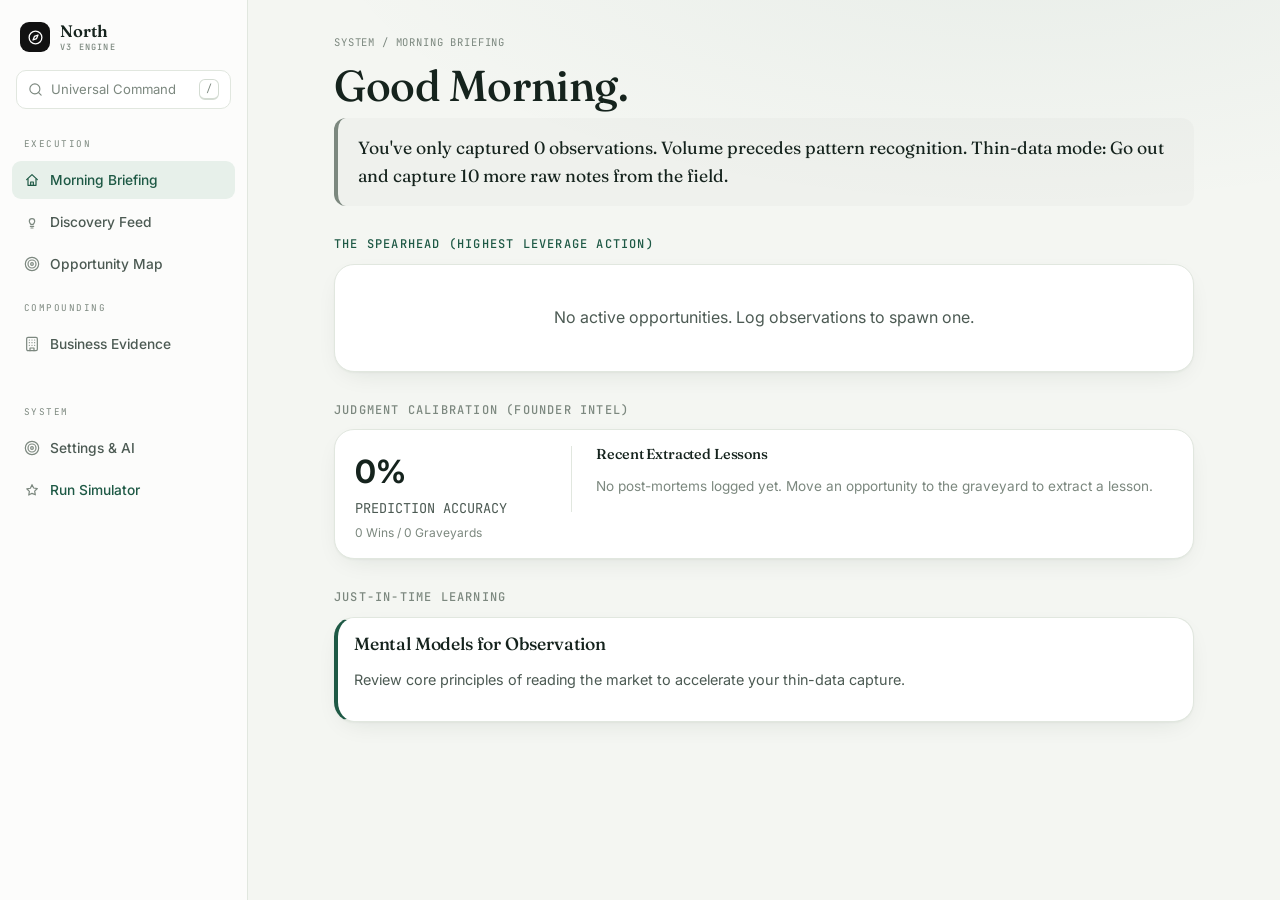
==== index.html @ 0f341b1d "handover preparation" ====
<!DOCTYPE html>
<html lang="en">
<head>
    <meta charset="utf-8">
    <meta name="viewport" content="width=device-width, initial-scale=1, viewport-fit=cover">
    <title>North V3 Engine</title>
    <link rel="manifest" href="manifest.webmanifest">
    <link rel="preconnect" href="https://fonts.googleapis.com">
    <link rel="preconnect" href="https://fonts.gstatic.com" crossorigin>
    <link href="https://fonts.googleapis.com/css2?family=Fraunces:opsz,wght@9..144,400;9..144,500;9..144,600&family=Inter:wght@400;500;600;700&family=JetBrains+Mono:wght@500;700&display=swap" rel="stylesheet">
    <link rel="stylesheet" href="css/design-system.css">
</head>
<body>
    <!-- SVG Sprite -->
    <svg width="0" height="0" style="position:absolute" aria-hidden="true">
        <symbol id="i-home" viewBox="0 0 24 24"><path d="M4 11.5 12 4l8 7.5"/><path d="M6 10.5V20h12v-9.5"/><path d="M10 20v-5h4v5"/></symbol>
        <symbol id="i-grid" viewBox="0 0 24 24"><rect x="3" y="3" width="18" height="18" rx="2"/><path d="M9 3v18M15 3v18M3 9h18M3 15h18"/></symbol>
        <symbol id="i-compass" viewBox="0 0 24 24"><circle cx="12" cy="12" r="9"/><path d="m15.5 8.5-2 5-5 2 2-5z"/></symbol>
        <symbol id="i-arrow" viewBox="0 0 24 24"><path d="M5 12h14M13 6l6 6-6 6"/></symbol>
        <symbol id="i-star" viewBox="0 0 24 24"><path d="m12 4 2.5 5 5.5.8-4 3.9 1 5.5L12 17l-4.9 2.6 1-5.5-4-3.9 5.5-.8z"/></symbol>
        <symbol id="i-bulb" viewBox="0 0 24 24"><path d="M9.5 18.5h5M10.5 21h3M8 11a4 4 0 1 1 8 0c0 2-1.4 3-2 4.5h-4C9.4 14 8 13 8 11z"/></symbol>
        <symbol id="i-search" viewBox="0 0 24 24"><circle cx="11" cy="11" r="8"></circle><line x1="21" y1="21" x2="16.65" y2="16.65"></line></symbol>
        <symbol id="i-target" viewBox="0 0 24 24"><circle cx="12" cy="12" r="10"></circle><circle cx="12" cy="12" r="6"></circle><circle cx="12" cy="12" r="2"></circle></symbol>
        <symbol id="i-building" viewBox="0 0 24 24"><rect x="4" y="2" width="16" height="20" rx="2" ry="2"></rect><path d="M9 22v-4h6v4"></path><path d="M8 6h.01M16 6h.01M12 6h.01M12 10h.01M16 10h.01M8 10h.01M8 14h.01M12 14h.01M16 14h.01"></path></symbol>
    </svg>

    <div class="app" id="app-root">
        <!-- Layout injected by app.js -->
    </div>

    <!-- Custom Dialog Overlay -->
    <div id="dialog-backdrop" style="display:none; position:fixed; inset:0; background:rgba(20,40,30,0.5); backdrop-filter:blur(4px); z-index:1000; align-items:center; justify-content:center;">
        <div class="card" style="width:90%; max-width:440px; padding:24px; box-shadow:0 24px 48px rgba(0,0,0,0.2);">
            <h3 id="dialog-title" style="margin-bottom:16px; font-size:1.2rem;">Title</h3>
            <p id="dialog-msg" style="margin-bottom:20px; color:var(--ink-soft); display:none; font-size:1rem;"></p>
            <textarea id="dialog-input" class="input" style="width:100%; min-height:80px; margin-bottom:20px; font-size:1rem;" placeholder="Type here..."></textarea>
            <div style="display:flex; justify-content:flex-end; gap:12px;">
                <button id="dialog-btn-cancel" class="btn" onclick="app.closeDialog(false)">Cancel</button>
                <button id="dialog-btn-confirm" class="btn btn--primary" onclick="app.closeDialog(true)">Save</button>
            </div>
        </div>
    </div>

    <!-- Interactive Tour Overlay -->
    <div id="tour-backdrop" class="tour-overlay">
        <h3 id="tour-step-title">Step 1</h3>
        <p id="tour-step-desc">Description</p>
        <div class="tour-actions">
            <button id="tour-btn-skip" style="background:transparent; color:var(--primary-soft); padding:8px 0;" onclick="app.endSimulator()">End Tour</button>
            <button id="tour-btn-next" onclick="app.nextTourStep()">Next</button>
        </div>
    </div>

    <!-- Global Universal Capture Modal -->
    <div id="uc-backdrop" onclick="if(event.target===this) app.toggleUniversalCapture()" style="display:none; position:fixed; inset:0; background:rgba(255,255,255,0.85); backdrop-filter:blur(10px); z-index:9999; justify-content:center; align-items:flex-start; padding-top:15vh;">
        <div style="width:100%; max-width:600px; background:var(--card); border:1px solid var(--line); border-radius:12px; box-shadow:0 12px 48px rgba(0,0,0,0.08); overflow:hidden;">
            <div style="padding:16px 24px; border-bottom:1px solid var(--line); display:flex; justify-content:space-between; align-items:center;">
                <span style="font-family:'JetBrains Mono',monospace; font-size:0.75rem; text-transform:uppercase; letter-spacing:0.1em; color:var(--ink-faint);">Universal Capture</span>
                <span onclick="app.toggleUniversalCapture()" style="font-size:0.75rem; color:var(--ink-soft); cursor:pointer; font-weight:600;">Close ✕</span>
            </div>
            <div style="padding:24px;">
                <textarea id="uc-input" placeholder="What did you see? (e.g. 'Met Arthur, he hates his current supplier...')" style="width:100%; min-height:120px; font-size:1.2rem; border:none; padding:0; background:transparent; resize:vertical; outline:none; box-shadow:none; color:var(--ink); line-height:1.5; font-family:'Inter',sans-serif;"></textarea>
                <div style="display:flex; justify-content:space-between; align-items:center; margin-top:24px;">
                    <span style="font-size:0.8rem; color:var(--ink-faint); display:flex; align-items:center; gap:6px;"><svg class="ic" style="color:var(--good);"><use href="#i-spark"/></svg> Pattern Engine Active</span>
                    <button class="btn btn--primary" onclick="app.captureObservation()">Log Observation</button>
                </div>
            </div>
        </div>
    </div>

    <!-- Engine Scripts -->
    <script src="modules/db.js"></script>
    <script src="app.js"></script>
    <script>
        // Only attempt to register ServiceWorker if served over http/https (prevents file:// crash)
        if ('serviceWorker' in navigator && (window.location.protocol === 'http:' || window.location.protocol === 'https:')) {
            navigator.serviceWorker.register('sw.js').catch(err => console.log('SW Registration failed:', err));
        }
    </script>
</body>
</html>
---- css/design-system.css ----
/* ============================================================
   NORTH V3 OS — Card Atlas Design System
   ============================================================ */
:root{
  --bg:#F4F6F2; --ink:#15231D; --ink-soft:#4C5A53; --ink-faint:#7C887F;
  --line:#E1E7DF; --line-strong:#D4DCD3; --card:#FFFFFF;
  --primary:#1E5945; --primary-deep:#143E30; --primary-soft:#E7F0EA;
  --glow:rgba(30,89,69,.06);
  --good:#2E8B6B; --good-soft:#E6F3EC;
  --watch:#B7740E; --watch-ink:#8A5705; --watch-soft:#FBF0DA;
  --alert:#BC4B45; --alert-ink:#9A3A35; --alert-soft:#FAE9E7;
  --c1:#3E7A5A; --c2:#B7740E; --c3:#2E6F8E; --c4:#8A5A7E; --c5:#9A6B3F; --c6:#4E7E8C;
  --radius:20px; --shadow:0 1px 2px rgba(20,40,30,.04),0 8px 28px -12px rgba(20,40,30,.14);
}
*{box-sizing:border-box}
html{-webkit-text-size-adjust:100%}
body{margin:0;background:radial-gradient(1200px 500px at 80% -10%,var(--glow),transparent 60%),var(--bg);color:var(--ink);font-family:'Inter',system-ui,sans-serif;line-height:1.6;-webkit-font-smoothing:antialiased}
.ic{width:1em;height:1em;stroke:currentColor;fill:none;stroke-width:1.8;stroke-linecap:round;stroke-linejoin:round;vertical-align:-.13em}
h1,h2,h3{font-family:'Fraunces',Georgia,serif;font-weight:500;letter-spacing:-.01em;line-height:1.14;margin:0}
kbd{font-family:'JetBrains Mono',monospace;font-size:.78em;border:1px solid var(--line-strong);border-bottom-width:2px;border-radius:6px;padding:1px 6px;background:var(--card);white-space:nowrap}
code{font-family:'JetBrains Mono',monospace;font-size:.85em;background:#FAFBF8;border:1px solid var(--line);border-radius:6px;padding:1px 6px;color:var(--ink)}
a{color:var(--primary)}
.eyebrow{font-family:'JetBrains Mono',monospace;font-size:.72rem;letter-spacing:.18em;text-transform:uppercase;color:var(--primary);font-weight:500;display:flex;align-items:center;gap:.6em}
.eyebrow::before{content:"";width:24px;height:1px;background:var(--primary);opacity:.5}
.stats{display:grid;grid-template-columns:repeat(var(--n,3),1fr);gap:14px;margin-top:6px}
.stat{background:var(--card);border:1px solid var(--line);border-radius:var(--radius);padding:20px 22px;box-shadow:var(--shadow);position:relative;overflow:hidden}
.stat::before{content:"";position:absolute;left:0;top:0;bottom:0;width:4px;background:var(--cat,var(--primary))}
.stat .big{font-family:'Fraunces',serif;font-size:2.6rem;font-weight:600;line-height:1;color:var(--cat,var(--primary))}
.stat .lbl{font-weight:600;margin-top:8px;font-size:.95rem}
.stat .sub{color:var(--ink-faint);font-size:.82rem;margin-top:3px;line-height:1.45}
.sec-head{margin-bottom:22px}
.sec-head h2{font-size:clamp(1.6rem,3.6vw,2.2rem);margin-top:0}
.sec-head p{color:var(--ink-soft);margin:9px 0 0;max-width:66ch}
.card{background:var(--card);border:1px solid var(--line);border-radius:var(--radius);padding:24px 26px;box-shadow:var(--shadow);margin-bottom:18px;position:relative;overflow:hidden}
.card.cat{padding-left:30px}
.card.cat::before{content:"";position:absolute;left:0;top:0;bottom:0;width:4px;background:var(--bc,var(--primary))}
.card-top{display:flex;justify-content:space-between;align-items:flex-start;gap:14px;flex-wrap:wrap}
.card-title{display:flex;align-items:center;gap:14px}
.ico{width:42px;height:42px;border-radius:12px;flex:none;display:grid;place-items:center;background:var(--primary-soft);color:var(--primary)}
.ico .ic{width:22px;height:22px}
.card.cat .ico{background:color-mix(in srgb,var(--bc) 13%,var(--card));color:var(--bc)}
.card-title h3{font-size:1.28rem}
.card-title .val{font-family:'JetBrains Mono',monospace;font-size:.8rem;color:var(--ink-faint);margin-top:3px;font-weight:500;letter-spacing:.02em}
.lead{color:var(--ink-soft);margin:13px 0 0;font-size:.95rem}
.grid{display:grid;gap:18px}.g2{grid-template-columns:1fr 1fr}.g3{grid-template-columns:repeat(3,1fr)}
.pill{display:inline-flex;align-items:center;gap:7px;border-radius:999px;padding:5px 12px;font-size:.74rem;font-weight:700;white-space:nowrap;font-family:'JetBrains Mono',monospace}
.pill::before{content:"";width:7px;height:7px;border-radius:50%;background:currentColor}
.pill--good{background:var(--good-soft);color:var(--good)}
.pill--watch{background:var(--watch-soft);color:var(--watch-ink)}
.pill--alert{background:var(--alert-soft);color:var(--alert-ink)}
.pill--brand{background:var(--primary-soft);color:var(--primary)}
.note{margin-top:16px;border-radius:14px;padding:15px 17px;font-size:.92rem;display:flex;gap:12px;align-items:flex-start;line-height:1.55}
.note .ic{width:18px;height:18px;flex:none;margin-top:2px}
.note--you{background:var(--primary-soft);color:var(--primary-deep)}.note--you b{color:var(--primary-deep)}
.note--done{background:var(--good-soft);color:#1f5f47}.note--done b{color:#17452f}
.note--warn{background:var(--watch-soft);color:var(--watch-ink)}.note--warn b{color:#6e4604}
ul.list{list-style:none;margin:12px 0 0;padding:0}
ul.list li{position:relative;padding:9px 0 9px 24px;border-top:1px solid var(--line);color:var(--ink-soft);font-size:.92rem;line-height:1.55}
ul.list li:first-child{border-top:0}
ul.list li::before{content:"";position:absolute;left:2px;top:17px;width:7px;height:7px;border-radius:50%;background:var(--bc,var(--primary));opacity:.9}
ul.list li b{color:var(--ink);font-weight:600}
ol.steps{list-style:none;counter-reset:s;margin:12px 0 0;padding:0}
ol.steps li{counter-increment:s;display:flex;gap:13px;align-items:flex-start;padding:9px 0;font-size:.93rem;color:var(--ink-soft)}
ol.steps li::before{content:counter(s);font-family:'JetBrains Mono',monospace;font-weight:700;font-size:.72rem;flex:none;width:24px;height:24px;border-radius:7px;background:color-mix(in srgb,var(--primary) 12%,#fff);color:var(--primary);display:grid;place-items:center;margin-top:1px}
ol.steps b{color:var(--ink);font-weight:600}
.minigrid{display:grid;grid-template-columns:repeat(var(--m,3),1fr);gap:12px;margin-top:6px}
.cell{border:1px solid var(--line);border-radius:12px;padding:13px 14px;background:#FAFBF8}
.cell .t{font-family:'JetBrains Mono',monospace;font-size:.63rem;text-transform:uppercase;letter-spacing:.05em;color:var(--ink-faint);display:flex;gap:6px;align-items:center}
.cell .t .ic{width:13px;height:13px;color:var(--primary)}
.cell .v{font-weight:600;margin-top:5px;font-size:1rem}.cell .v small{font-weight:400;color:var(--ink-faint);font-size:.78rem}
.cell.lever{background:var(--primary-soft);border-color:transparent}.cell.lever .v,.cell.lever .t{color:var(--primary)}
.track{display:flex;gap:3px;height:56px;border-radius:10px;margin-top:8px}
.seg{border-radius:7px;display:flex;flex-direction:column;justify-content:center;align-items:center;text-align:center;padding:4px;line-height:1.2;min-width:0;overflow:hidden}
.seg .sname{font-size:.66rem;font-weight:700}
.seg .srange{font-family:'JetBrains Mono',monospace;font-size:.6rem;opacity:.85;margin-top:2px}
.seg--good{background:var(--good-soft);color:#256f55}
.seg--watch{background:var(--watch-soft);color:var(--watch-ink)}
.seg--alert{background:var(--alert-soft);color:var(--alert-ink)}
.seg--flat{background:#ECEFEA;color:var(--ink-faint)}
.cardgrid{display:grid;grid-template-columns:repeat(auto-fill,minmax(170px,1fr));gap:12px}
.tile{position:relative;display:block;text-decoration:none;border:1px solid var(--line);border-top:3px solid var(--dc,var(--primary));border-radius:14px;padding:14px 15px;background:var(--card);box-shadow:var(--shadow);transition:transform .15s ease,box-shadow .15s ease;cursor:pointer}
a.tile:hover,.tile:hover{transform:translateY(-3px);box-shadow:0 2px 4px rgba(20,40,30,.05),0 16px 34px -14px rgba(20,40,30,.22)}
.tile .tn{font-family:'JetBrains Mono',monospace;font-size:.62rem;font-weight:700;letter-spacing:.06em;color:var(--dc,var(--primary));display:flex;align-items:center;justify-content:space-between}
.tile .tn .ic{width:14px;height:14px}
.tile .tt{font-family:'Fraunces',Georgia,serif;font-size:1.02rem;font-weight:600;margin:6px 0 4px;line-height:1.15;color:var(--ink)}
.tile .td{font-size:.78rem;color:var(--ink-soft);line-height:1.4}
.tile .go{margin-top:10px;font-family:'JetBrains Mono',monospace;font-size:.63rem;font-weight:700;color:var(--dc,var(--primary));display:flex;align-items:center;gap:5px}
.tile .go .ic{width:13px;height:13px}
.pagenav{display:flex;gap:12px;margin-top:24px;align-items:stretch}
.pagenav a,.pagenav span{flex:1;border:1px solid var(--line);border-radius:14px;padding:14px 16px;text-decoration:none;background:var(--card);box-shadow:var(--shadow);display:flex;flex-direction:column;gap:3px;cursor:pointer}
.pagenav .dir{font-family:'JetBrains Mono',monospace;font-size:.62rem;text-transform:uppercase;letter-spacing:.08em;color:var(--ink-faint)}
.pagenav .ttl{font-family:'Fraunces',Georgia,serif;font-weight:600;color:var(--ink);font-size:.98rem}
.pagenav a:hover{border-color:var(--primary)}.pagenav a:hover .ttl{color:var(--primary)}
.pagenav .disabled{opacity:.5}.pagenav .nextcol{text-align:right}
.codeblock{font-family:'JetBrains Mono',monospace;font-size:.76rem;background:#FAFBF8;border:1px solid var(--line);border-radius:12px;padding:14px 16px;color:var(--ink);overflow-x:auto;white-space:pre;line-height:1.7;margin-top:12px}
.closing{margin-top:18px;background:var(--primary);color:#eaf4ee;border-radius:var(--radius);padding:26px 30px;display:flex;gap:16px;align-items:flex-start}
.closing .ic{width:24px;height:24px;flex:none;color:#bfe0cd;margin-top:2px}
.closing h3{color:#fff;font-size:1.22rem;margin:0 0 6px}
.closing p{margin:0;color:#cfe6d8;font-size:.95rem}

/* =====================  APP LAYOUT  ===================== */
.app{display:grid;grid-template-columns:248px 1fr;min-height:100vh}
.side{position:sticky;top:0;align-self:start;height:100vh;overflow-y:auto;background:color-mix(in srgb,var(--card) 70%,var(--bg));border-right:1px solid var(--line);padding:16px 12px;display:flex;flex-direction:column;gap:4px}
.side .brand{display:flex;align-items:center;gap:10px;text-decoration:none;color:var(--ink);padding:6px 8px 14px}
.side .brand .mark{width:30px;height:30px;border-radius:9px;background:var(--primary);color:#fff;display:grid;place-items:center;flex:none}
.side .brand .mark .ic{width:17px;height:17px}
.side .brand .bt{font-family:'Fraunces',serif;font-weight:600;font-size:1.04rem;line-height:1}
.side .brand .bt small{display:block;font-family:'JetBrains Mono',monospace;font-weight:500;font-size:.54rem;letter-spacing:.14em;text-transform:uppercase;color:var(--ink-faint);margin-top:3px}
.side .seek{display:flex;align-items:center;gap:8px;border:1px solid var(--line);border-radius:10px;padding:8px 11px;margin:0 4px 10px;color:var(--ink-faint);font-size:.82rem;cursor:pointer;background:var(--card)}
.side .seek .ic{width:15px;height:15px}.side .seek kbd{margin-left:auto}
.navgroup{font-family:'JetBrains Mono',monospace;font-size:.58rem;letter-spacing:.16em;text-transform:uppercase;color:var(--ink-faint);padding:14px 12px 5px}
.navlink{display:flex;align-items:center;gap:10px;text-decoration:none;color:var(--ink-soft);padding:8px 12px;border-radius:9px;font-size:.86rem;font-weight:500;cursor:pointer}
.navlink .ic{width:16px;height:16px;flex:none;color:var(--ink-faint)}
.navlink:hover{background:var(--primary-soft);color:var(--ink)}
.navlink.active{background:var(--primary-soft);color:var(--primary)}
.navlink.active .ic{color:var(--primary)}
.main{min-width:0}
.wrap{max-width:920px;margin:0 auto;padding:34px 30px 90px}
.phead{display:flex;align-items:flex-start;justify-content:space-between;gap:16px;flex-wrap:wrap;margin-bottom:6px}
.crumb{font-family:'JetBrains Mono',monospace;font-size:.66rem;letter-spacing:.08em;text-transform:uppercase;color:var(--ink-faint);margin-bottom:10px;display:flex;gap:7px;align-items:center}
.crumb a{color:var(--ink-faint);text-decoration:none}.crumb a:hover{color:var(--primary)}
h1.ptitle{font-family:'Fraunces',serif;font-size:clamp(1.9rem,4.5vw,2.7rem);font-weight:500;margin:0}
.psub{color:var(--ink-soft);margin:10px 0 0;max-width:68ch}
.btn{display:inline-flex;align-items:center;gap:7px;border:1px solid var(--line);background:var(--card);color:var(--ink);border-radius:10px;padding:8px 14px;font-size:.82rem;font-weight:600;cursor:pointer;font-family:inherit;text-decoration:none}
.btn .ic{width:15px;height:15px}
.btn:hover{border-color:var(--primary);color:var(--primary)}
.btn--primary{background:var(--primary);color:#fff;border-color:var(--primary)}.btn--primary:hover{background:var(--primary-deep);color:#fff}
.btn--sm{padding:5px 10px;font-size:.74rem;border-radius:8px}
.row{display:flex;gap:10px;flex-wrap:wrap;align-items:center}
.tag{font-family:'JetBrains Mono',monospace;font-size:.62rem;background:#FAFBF8;border:1px solid var(--line);border-radius:6px;padding:2px 7px;color:var(--ink-soft);cursor:pointer;text-decoration:none}
.tag:hover{border-color:var(--primary);color:var(--primary)}
.check{display:flex;align-items:flex-start;gap:11px;padding:10px 0;border-top:1px solid var(--line);cursor:pointer;font-size:.92rem;color:var(--ink-soft)}
.check:first-child{border-top:0}
.check .box{width:20px;height:20px;border:1.8px solid var(--line-strong);border-radius:6px;flex:none;display:grid;place-items:center;margin-top:1px;color:transparent;transition:.12s}
.check.on .box{background:var(--primary);border-color:var(--primary);color:#fff}
.check.on .lab{color:var(--ink-faint);text-decoration:line-through}
.check .box .ic{width:13px;height:13px}
.progbar{height:8px;background:var(--line);border-radius:999px;overflow:hidden;margin-top:6px}
.progbar > i{display:block;height:100%;background:var(--primary);border-radius:999px}
details.exp{border:1px solid var(--line);border-radius:14px;margin-bottom:12px;background:var(--card);overflow:hidden}
details.exp > summary{list-style:none;cursor:pointer;padding:16px 20px;display:flex;align-items:center;gap:12px;font-family:'Fraunces',serif;font-size:1.08rem;font-weight:600}
details.exp > summary::-webkit-details-marker{display:none}
details.exp > summary .num{font-family:'JetBrains Mono',monospace;font-size:.7rem;font-weight:700;width:26px;height:26px;border-radius:7px;background:var(--primary-soft);color:var(--primary);display:grid;place-items:center;flex:none}
details.exp > summary .chev{margin-left:auto;color:var(--ink-faint);transition:.15s}
details.exp[open] > summary .chev{transform:rotate(90deg)}
details.exp .body{padding:0 20px 20px;color:var(--ink-soft);font-size:.93rem}
details.exp .body p{margin:10px 0}
.table{width:100%;border-collapse:collapse;margin-top:12px;font-size:.86rem}
.table th{text-align:left;font-family:'JetBrains Mono',monospace;font-size:.62rem;letter-spacing:.06em;text-transform:uppercase;color:var(--ink-faint);font-weight:700;padding:8px 10px;border-bottom:1px solid var(--line-strong)}
.table td{padding:10px;border-bottom:1px solid var(--line);color:var(--ink-soft);vertical-align:top}
.table tr:hover td{background:#FAFBF8}
.input,select.input,textarea.input{width:100%;border:1px solid var(--line-strong);border-radius:9px;padding:9px 11px;font-family:inherit;font-size:.88rem;background:var(--card);color:var(--ink)}
textarea.input{min-height:80px;resize:vertical;line-height:1.5}
.input:focus{outline:none;border-color:var(--primary)}
.field{margin-bottom:12px}.field label{display:block;font-size:.74rem;font-weight:600;color:var(--ink-soft);margin-bottom:5px;font-family:'JetBrains Mono',monospace;letter-spacing:.03em;text-transform:uppercase}
.backlinks{margin-top:22px;border-top:1px dashed var(--line-strong);padding-top:16px}
.backlinks .bl-h{font-family:'JetBrains Mono',monospace;font-size:.64rem;letter-spacing:.1em;text-transform:uppercase;color:var(--ink-faint);margin-bottom:10px}
.chiplink{display:inline-flex;align-items:center;gap:6px;border:1px solid var(--line);border-radius:999px;padding:5px 12px;font-size:.78rem;text-decoration:none;color:var(--ink-soft);background:var(--card);margin:0 6px 6px 0;cursor:pointer}
.chiplink:hover{border-color:var(--primary);color:var(--primary)}
.chiplink .ic{width:13px;height:13px;color:var(--ink-faint)}
.empty{text-align:center;color:var(--ink-faint);padding:40px 20px;border:1px dashed var(--line-strong);border-radius:16px;background:rgba(255,255,255,.4)}
.empty .ic{width:30px;height:30px;color:var(--line-strong)}
/* command palette */
.pal-bg{position:fixed;inset:0;background:rgba(20,40,30,.28);-webkit-backdrop-filter:blur(3px);backdrop-filter:blur(3px);z-index:200;display:none;align-items:flex-start;justify-content:center;padding-top:12vh}
.pal-bg.on{display:flex}
.pal{width:min(640px,92vw);background:var(--card);border:1px solid var(--line);border-radius:18px;box-shadow:0 30px 80px -20px rgba(20,40,30,.5);overflow:hidden}
.pal input{width:100%;border:0;border-bottom:1px solid var(--line);padding:18px 20px;font-family:inherit;font-size:1.02rem;background:transparent;color:var(--ink)}
.pal input:focus{outline:none}
.pal-res{max-height:50vh;overflow-y:auto;padding:8px}
.pal-item{display:flex;align-items:center;gap:12px;padding:11px 14px;border-radius:10px;cursor:pointer;font-size:.9rem}
.pal-item .ic{width:16px;height:16px;color:var(--ink-faint);flex:none}
.pal-item .pk{font-family:'JetBrains Mono',monospace;font-size:.6rem;color:var(--ink-faint);margin-left:auto;text-transform:uppercase;letter-spacing:.06em}
.pal-item.sel,.pal-item:hover{background:var(--primary-soft);color:var(--primary)}
.pal-item.sel .ic,.pal-item:hover .ic{color:var(--primary)}
.mobnav{display:none}
@media(max-width:860px){
  .app{grid-template-columns:1fr}
  .side{display:none}
  .wrap{padding:18px 18px 110px}
  .g2,.g3{grid-template-columns:1fr}.stats{grid-template-columns:1fr}
  .mobnav{display:flex;position:fixed;bottom:0;left:0;right:0;z-index:120;background:color-mix(in srgb,var(--card) 92%,transparent);-webkit-backdrop-filter:blur(10px);backdrop-filter:blur(10px);border-top:1px solid var(--line);padding:8px 6px env(safe-area-inset-bottom);justify-content:space-around}
  .mobnav a{flex:1;display:flex;flex-direction:column;align-items:center;gap:3px;text-decoration:none;color:var(--ink-faint);font-size:.58rem;font-family:'JetBrains Mono',monospace;padding:5px 0;cursor:pointer}
  .mobnav a .ic{width:20px;height:20px}
  .mobnav a.active{color:var(--primary)}
}
@media (prefers-reduced-motion:reduce){*{transition:none!important}}

/* ===== PROJECT / DAY-PAGE COMPONENTS ===== */
.chips{display:flex;flex-wrap:wrap;gap:9px;margin-top:18px}
.tnode{display:inline-flex;align-items:center;gap:8px;background:var(--card);border:1px solid var(--line);border-radius:999px;padding:7px 13px;box-shadow:var(--shadow);font-family:'JetBrains Mono',monospace;font-size:.74rem;color:var(--ink-soft)}
.tnode .ic{width:15px;height:15px;color:var(--primary)}
.capture{background:var(--primary-soft);border-radius:18px;padding:20px 22px;margin-top:18px}
.capture .ch{display:flex;align-items:center;gap:10px;font-family:'Fraunces',Georgia,serif;font-weight:600;font-size:1.12rem;color:var(--primary-deep);margin:0 0 6px;line-height:1.2}
.capture .ch .ic{width:21px;height:21px;flex:none;color:var(--primary)}
.capture .intro{font-size:.96rem;line-height:1.6;color:var(--primary-deep);margin:0 0 10px}
.capture ol{list-style:none;counter-reset:cap;margin:0;padding:0}
.capture ol li{counter-increment:cap;position:relative;padding:9px 0 9px 38px;font-size:.96rem;line-height:1.55;color:var(--ink)}
.capture ol li+li{border-top:1px solid color-mix(in srgb,var(--primary) 14%,transparent)}
.capture ol li::before{content:counter(cap);position:absolute;left:0;top:9px;font-family:'JetBrains Mono',monospace;font-weight:700;font-size:.72rem;width:26px;height:26px;border-radius:8px;background:var(--primary);color:#fff;display:grid;place-items:center}
.capture ol li b{color:var(--primary-deep);font-weight:600}
.inspo{display:inline-flex;align-items:center;gap:8px;text-decoration:none;font-family:'JetBrains Mono',monospace;font-size:.72rem;font-weight:700;color:var(--primary);background:var(--card);border:1px solid var(--line-strong);border-radius:999px;padding:9px 15px;margin-top:14px;box-shadow:var(--shadow);transition:background .15s,color .15s,border-color .15s}
.inspo:hover{background:var(--primary);color:#fff;border-color:var(--primary)}
.inspo .ic{width:15px;height:15px}
.playback{margin-top:16px;border:1px solid var(--line);border-radius:18px;padding:20px 24px;background:var(--card);box-shadow:var(--shadow)}
.playback .ph{display:flex;align-items:center;gap:11px;font-family:'Fraunces',Georgia,serif;font-weight:600;font-size:1.16rem;color:var(--ink);margin:0 0 10px}
.playback .ph .ic{width:23px;height:23px;flex:none;color:var(--primary)}
.playback .beat{display:flex;gap:13px;align-items:flex-start;padding:10px 0;font-size:.97rem;line-height:1.55;color:var(--ink-soft)}
.playback .beat+.beat{border-top:1px solid var(--line)}
.playback .beat .tc{font-family:'JetBrains Mono',monospace;font-weight:700;font-size:.78rem;flex:none;color:#fff;background:var(--primary);border-radius:7px;padding:4px 9px;margin-top:1px;white-space:nowrap}
.playback .beat b{color:var(--ink)}
.playback .land{margin:12px 0 0;font-size:1rem;line-height:1.6;color:var(--primary-deep);font-weight:500}
.mstage{display:inline-flex;align-items:center;gap:6px;border-radius:999px;padding:4px 11px;font-family:'JetBrains Mono',monospace;font-size:.66rem;font-weight:700;color:#fff}
.stepper{display:flex;gap:3px;margin-top:10px;flex-wrap:wrap}
.stepper .st{flex:1;min-width:54px;border-radius:6px;padding:6px 4px;text-align:center;font-family:'JetBrains Mono',monospace;font-size:.56rem;font-weight:700;background:#ECEFEA;color:var(--ink-faint);line-height:1.25}
.stepper .st.done{background:var(--primary-soft);color:var(--primary)}
.stepper .st.now{background:var(--primary);color:#fff}
.skillnode{position:relative;display:block;text-decoration:none;border:1px solid var(--line);border-left:4px solid var(--sc,var(--primary));border-radius:12px;padding:13px 15px;background:var(--card);box-shadow:var(--shadow);cursor:pointer;transition:transform .15s,box-shadow .15s}
.skillnode:hover{transform:translateY(-2px);box-shadow:0 2px 4px rgba(20,40,30,.05),0 14px 30px -14px rgba(20,40,30,.2)}
.skillnode .sname{font-family:'Fraunces',serif;font-weight:600;font-size:1.02rem;color:var(--ink)}
.skillnode .sblurb{font-size:.8rem;color:var(--ink-soft);margin-top:3px;line-height:1.4}

#universal-command {
    transition: all 0.2s ease;
}
#universal-command:focus {
    box-shadow: 0 8px 24px rgba(30,89,69,.15);
    border-color: var(--primary);
    transform: translateY(-2px);
}

/* INTERACTIVE TOUR OVERLAY */
.tour-overlay {
    position: fixed;
    bottom: 80px;
    left: 50%;
    transform: translateX(-50%);
    width: 90%;
    max-width: 480px;
    background: var(--primary-deep);
    color: #fff;
    border-radius: 16px;
    padding: 20px 24px;
    box-shadow: 0 24px 48px rgba(0,0,0,0.3);
    z-index: 10000;
    display: none;
    flex-direction: column;
    gap: 12px;
}
.tour-overlay h3 {
    color: var(--primary-soft);
    font-family: 'JetBrains Mono', monospace;
    font-size: 0.75rem;
    letter-spacing: 0.1em;
    text-transform: uppercase;
    margin: 0;
}
.tour-overlay p {
    font-size: 1.05rem;
    margin: 0;
    line-height: 1.5;
}
.tour-overlay .tour-actions {
    display: flex;
    justify-content: space-between;
    align-items: center;
    margin-top: 8px;
}
.tour-overlay button {
    background: #fff;
    color: var(--primary-deep);
    border: none;
    border-radius: 8px;
    padding: 8px 16px;
    font-weight: 600;
    cursor: pointer;
    font-family: inherit;
}
.tour-overlay button:hover {
    background: var(--primary-soft);
}

/* AI Tutor Sidebar */
.tutor-sidebar {
    position: fixed;
    top: 0;
    right: -400px;
    width: 400px;
    height: 100vh;
    background: var(--surface);
    border-left: 1px solid var(--line);
    box-shadow: -4px 0 24px rgba(0,0,0,0.05);
    z-index: 100;
    transition: right 0.3s cubic-bezier(0.16, 1, 0.3, 1);
    display: flex;
    flex-direction: column;
}

.tutor-sidebar.open {
    right: 0;
}

.tutor-header {
    padding: 20px;
    border-bottom: 1px solid var(--line);
    display: flex;
    justify-content: space-between;
    align-items: center;
}

.tutor-chat {
    flex: 1;
    overflow-y: auto;
    padding: 20px;
    display: flex;
    flex-direction: column;
    gap: 16px;
}

.tutor-msg {
    padding: 12px 16px;
    border-radius: 8px;
    font-size: 0.95rem;
    line-height: 1.5;
    max-width: 90%;
}

.tutor-msg.user {
    background: var(--primary-soft);
    color: var(--ink);
    align-self: flex-end;
    border-bottom-right-radius: 2px;
}

.tutor-msg.ai {
    background: var(--card);
    border: 1px solid var(--line);
    color: var(--ink);
    align-self: flex-start;
    border-bottom-left-radius: 2px;
}

.tutor-input-area {
    padding: 20px;
    border-top: 1px solid var(--line);
    display: flex;
    flex-direction: column;
    gap: 12px;
}
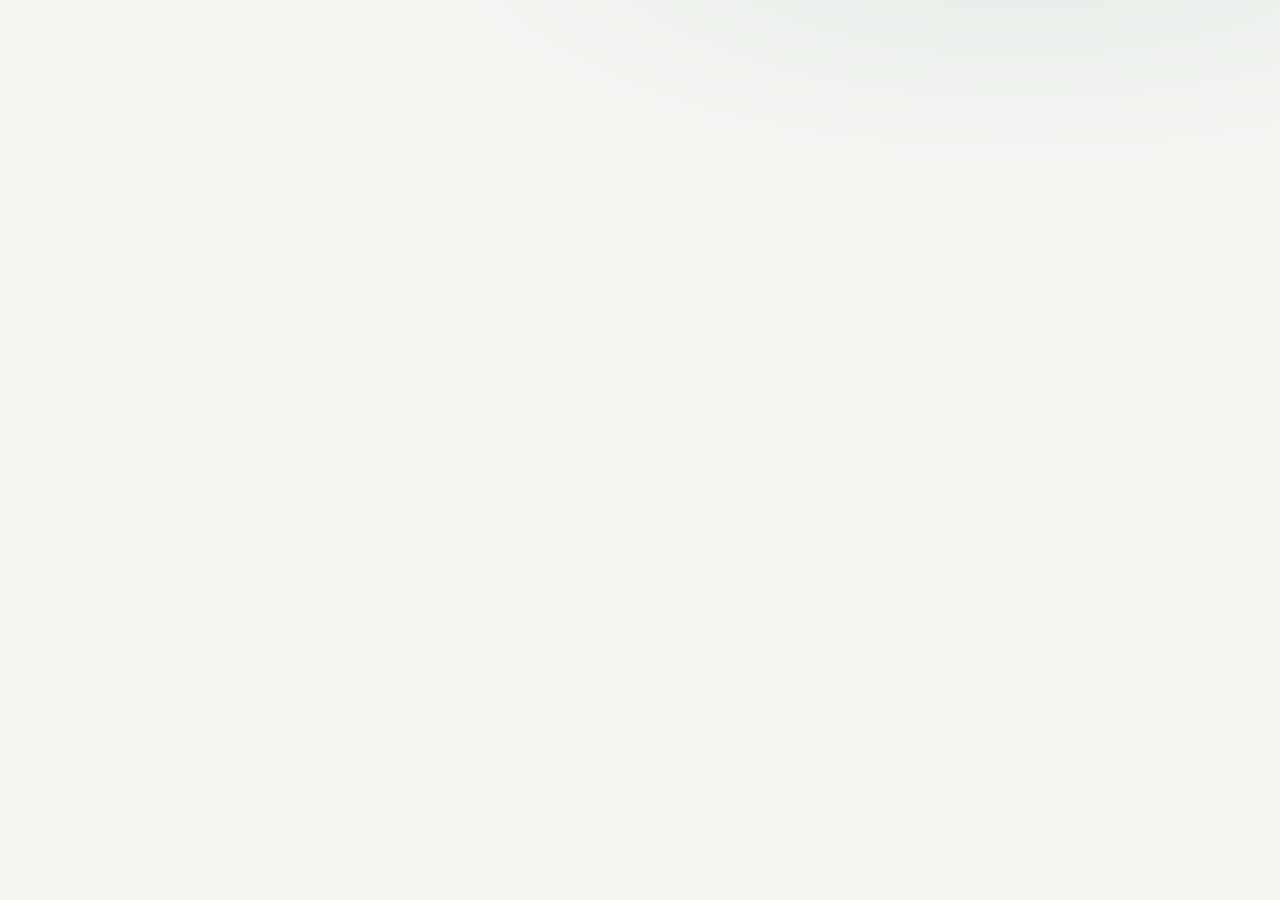
==== commit 5e2f28a0: "fixes" ====
--- a/index.html
+++ b/index.html
@@ -3,7 +3,7 @@
 <head>
     <meta charset="utf-8">
     <meta name="viewport" content="width=device-width, initial-scale=1, viewport-fit=cover">
-    <title>North V3 Engine</title>
+    <title>North V5 Engine</title>
     <link rel="manifest" href="manifest.webmanifest">
     <link rel="preconnect" href="https://fonts.googleapis.com">
     <link rel="preconnect" href="https://fonts.gstatic.com" crossorigin>
@@ -22,6 +22,9 @@
         <symbol id="i-search" viewBox="0 0 24 24"><circle cx="11" cy="11" r="8"></circle><line x1="21" y1="21" x2="16.65" y2="16.65"></line></symbol>
         <symbol id="i-target" viewBox="0 0 24 24"><circle cx="12" cy="12" r="10"></circle><circle cx="12" cy="12" r="6"></circle><circle cx="12" cy="12" r="2"></circle></symbol>
         <symbol id="i-building" viewBox="0 0 24 24"><rect x="4" y="2" width="16" height="20" rx="2" ry="2"></rect><path d="M9 22v-4h6v4"></path><path d="M8 6h.01M16 6h.01M12 6h.01M12 10h.01M16 10h.01M8 10h.01M8 14h.01M12 14h.01M16 14h.01"></path></symbol>
+        <symbol id="i-spark" viewBox="0 0 24 24"><path d="m12 3-1.912 5.813a2 2 0 0 1-1.275 1.275L3 12l5.813 1.912a2 2 0 0 1 1.275 1.275L12 21l1.912-5.813a2 2 0 0 1 1.275-1.275L21 12l-5.813-1.912a2 2 0 0 1-1.275-1.275L12 3Z"/></symbol>
+        <symbol id="i-cross" viewBox="0 0 24 24"><path d="M18 6 6 18"/><path d="m6 6 12 12"/></symbol>
+        <symbol id="i-users" viewBox="0 0 24 24"><path d="M16 21v-2a4 4 0 0 0-4-4H6a4 4 0 0 0-4 4v2"/><circle cx="9" cy="7" r="4"/><path d="M22 21v-2a4 4 0 0 0-3-3.87"/><path d="M16 3.13a4 4 0 0 1 0 7.75"/></symbol>
     </svg>
 
     <div class="app" id="app-root">
@@ -68,6 +71,27 @@
         </div>
     </div>
 
+    <!-- Add Business Modal -->
+    <div id="add-business-backdrop" onclick="if(event.target===this) app.toggleAddBusiness()" style="display:none; position:fixed; inset:0; background:rgba(255,255,255,0.85); backdrop-filter:blur(10px); z-index:9999; justify-content:center; align-items:flex-start; padding-top:15vh;">
+        <div style="width:100%; max-width:500px; background:var(--card); border:1px solid var(--line); border-radius:12px; box-shadow:0 12px 48px rgba(0,0,0,0.08); overflow:hidden;">
+            <div style="padding:16px 24px; border-bottom:1px solid var(--line); display:flex; justify-content:space-between; align-items:center;">
+                <span style="font-family:'JetBrains Mono',monospace; font-size:0.75rem; text-transform:uppercase; letter-spacing:0.1em; color:var(--ink-faint);">New Entity</span>
+                <span onclick="app.toggleAddBusiness()" style="font-size:0.75rem; color:var(--ink-soft); cursor:pointer; font-weight:600;">Close ✕</span>
+            </div>
+            <div style="padding:24px;">
+                <label style="display:block; font-size:0.85rem; font-weight:600; margin-bottom:8px;">Business Name</label>
+                <input type="text" id="add-business-name" class="input" style="width:100%; margin-bottom:16px;" placeholder="e.g. Hotel Alpine">
+                
+                <label style="display:block; font-size:0.85rem; font-weight:600; margin-bottom:8px;">Decision Maker</label>
+                <input type="text" id="add-business-dm" class="input" style="width:100%; margin-bottom:24px;" placeholder="e.g. Rajat (Owner)">
+                
+                <div style="display:flex; justify-content:flex-end;">
+                    <button class="btn btn--primary" onclick="app.createBusiness()">Create Entity</button>
+                </div>
+            </div>
+        </div>
+    </div>
+
     <!-- Engine Scripts -->
     <script src="modules/db.js"></script>
     <script src="app.js"></script>
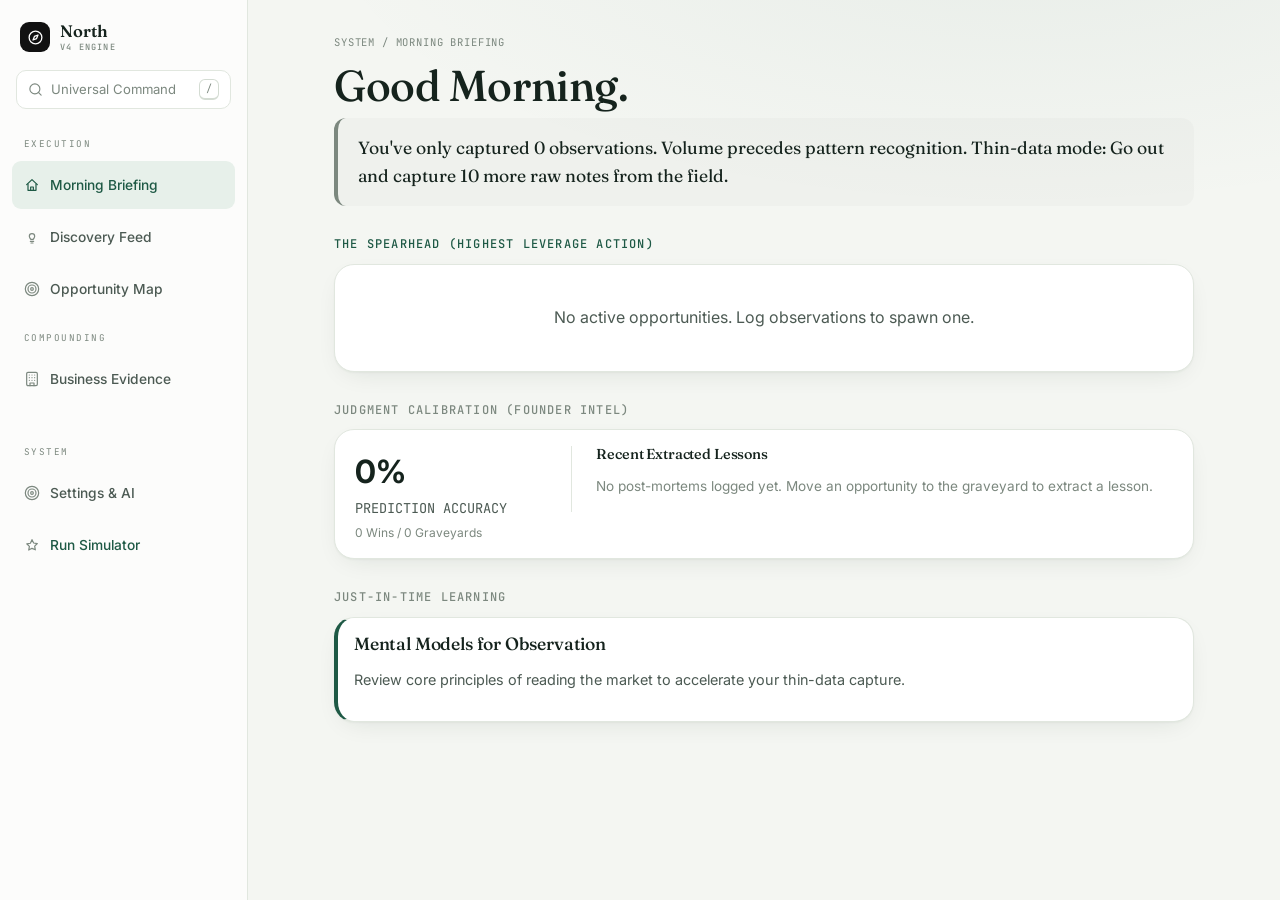
==== commit d47f3d67: "till mission 12 with some fixes" ====
--- a/index.html
+++ b/index.html
@@ -25,11 +25,15 @@
         <symbol id="i-spark" viewBox="0 0 24 24"><path d="m12 3-1.912 5.813a2 2 0 0 1-1.275 1.275L3 12l5.813 1.912a2 2 0 0 1 1.275 1.275L12 21l1.912-5.813a2 2 0 0 1 1.275-1.275L21 12l-5.813-1.912a2 2 0 0 1-1.275-1.275L12 3Z"/></symbol>
         <symbol id="i-cross" viewBox="0 0 24 24"><path d="M18 6 6 18"/><path d="m6 6 12 12"/></symbol>
         <symbol id="i-users" viewBox="0 0 24 24"><path d="M16 21v-2a4 4 0 0 0-4-4H6a4 4 0 0 0-4 4v2"/><circle cx="9" cy="7" r="4"/><path d="M22 21v-2a4 4 0 0 0-3-3.87"/><path d="M16 3.13a4 4 0 0 1 0 7.75"/></symbol>
+        <symbol id="i-mic" viewBox="0 0 24 24"><path d="M12 2a3 3 0 0 0-3 3v7a3 3 0 0 0 6 0V5a3 3 0 0 0-3-3z"></path><path d="M19 10v2a7 7 0 0 1-14 0v-2"></path><line x1="12" y1="19" x2="12" y2="22"></line></symbol>
     </svg>
 
     <div class="app" id="app-root">
         <!-- Layout injected by app.js -->
     </div>
+    
+    <!-- Toast Root -->
+    <div id="toast-root" class="toast-container"></div>
 
     <!-- Custom Dialog Overlay -->
     <div id="dialog-backdrop" style="display:none; position:fixed; inset:0; background:rgba(20,40,30,0.5); backdrop-filter:blur(4px); z-index:1000; align-items:center; justify-content:center;">
@@ -55,14 +59,18 @@
     </div>
 
     <!-- Global Universal Capture Modal -->
-    <div id="uc-backdrop" onclick="if(event.target===this) app.toggleUniversalCapture()" style="display:none; position:fixed; inset:0; background:rgba(255,255,255,0.85); backdrop-filter:blur(10px); z-index:9999; justify-content:center; align-items:flex-start; padding-top:15vh;">
-        <div style="width:100%; max-width:600px; background:var(--card); border:1px solid var(--line); border-radius:12px; box-shadow:0 12px 48px rgba(0,0,0,0.08); overflow:hidden;">
+    <div id="uc-backdrop" onclick="if(event.target===this) app.toggleUniversalCapture()" style="display:none; position:fixed; inset:0; background:rgba(255,255,255,0.85); backdrop-filter:blur(10px); z-index:9999; justify-content:center; align-items:flex-end;">
+        <div style="width:100%; max-width:600px; background:var(--card); border:1px solid var(--line); border-radius:16px 16px 0 0; box-shadow:0 -12px 48px rgba(0,0,0,0.1); overflow:hidden; padding-bottom:env(safe-area-inset-bottom);">
+            <div style="display:flex; justify-content:center; padding-top:12px; margin-bottom:-4px;"><div style="width:40px; height:4px; border-radius:2px; background:var(--line);"></div></div>
             <div style="padding:16px 24px; border-bottom:1px solid var(--line); display:flex; justify-content:space-between; align-items:center;">
                 <span style="font-family:'JetBrains Mono',monospace; font-size:0.75rem; text-transform:uppercase; letter-spacing:0.1em; color:var(--ink-faint);">Universal Capture</span>
                 <span onclick="app.toggleUniversalCapture()" style="font-size:0.75rem; color:var(--ink-soft); cursor:pointer; font-weight:600;">Close ✕</span>
             </div>
             <div style="padding:24px;">
-                <textarea id="uc-input" placeholder="What did you see? (e.g. 'Met Arthur, he hates his current supplier...')" style="width:100%; min-height:120px; font-size:1.2rem; border:none; padding:0; background:transparent; resize:vertical; outline:none; box-shadow:none; color:var(--ink); line-height:1.5; font-family:'Inter',sans-serif;"></textarea>
+                <div style="position:relative;">
+                    <textarea id="uc-input" placeholder="What did you see? (e.g. 'Met Arthur, he hates his current supplier...')" oninput="app.handleCaptureInput(event)" style="width:100%; min-height:40px; font-size:1.2rem; border:none; padding:0; background:transparent; resize:none; outline:none; box-shadow:none; color:var(--ink); line-height:1.5; font-family:'Inter',sans-serif; overflow:hidden;"></textarea>
+                    <button id="btn-mic" onclick="app.toggleVoiceCapture()" class="btn btn--sm" style="position:absolute; right:0; bottom:0; background:transparent; border:none; color:var(--ink-soft); padding:8px; border-radius:50%; transition:all 0.2s;"><svg class="ic"><use href="#i-mic"/></svg></button>
+                </div>
                 <div style="display:flex; justify-content:space-between; align-items:center; margin-top:24px;">
                     <span style="font-size:0.8rem; color:var(--ink-faint); display:flex; align-items:center; gap:6px;"><svg class="ic" style="color:var(--good);"><use href="#i-spark"/></svg> Pattern Engine Active</span>
                     <button class="btn btn--primary" onclick="app.captureObservation()">Log Observation</button>
@@ -72,21 +80,40 @@
     </div>
 
     <!-- Add Business Modal -->
-    <div id="add-business-backdrop" onclick="if(event.target===this) app.toggleAddBusiness()" style="display:none; position:fixed; inset:0; background:rgba(255,255,255,0.85); backdrop-filter:blur(10px); z-index:9999; justify-content:center; align-items:flex-start; padding-top:15vh;">
-        <div style="width:100%; max-width:500px; background:var(--card); border:1px solid var(--line); border-radius:12px; box-shadow:0 12px 48px rgba(0,0,0,0.08); overflow:hidden;">
+    <div id="add-business-backdrop" onclick="if(event.target===this) app.toggleAddBusiness()" style="display:none; position:fixed; inset:0; background:rgba(255,255,255,0.85); backdrop-filter:blur(10px); z-index:9999; justify-content:center; align-items:flex-end;">
+        <div style="width:100%; max-width:600px; background:var(--card); border:1px solid var(--line); border-radius:16px 16px 0 0; box-shadow:0 -12px 48px rgba(0,0,0,0.1); overflow:hidden; padding-bottom:env(safe-area-inset-bottom);">
             <div style="padding:16px 24px; border-bottom:1px solid var(--line); display:flex; justify-content:space-between; align-items:center;">
                 <span style="font-family:'JetBrains Mono',monospace; font-size:0.75rem; text-transform:uppercase; letter-spacing:0.1em; color:var(--ink-faint);">New Entity</span>
                 <span onclick="app.toggleAddBusiness()" style="font-size:0.75rem; color:var(--ink-soft); cursor:pointer; font-weight:600;">Close ✕</span>
             </div>
             <div style="padding:24px;">
-                <label style="display:block; font-size:0.85rem; font-weight:600; margin-bottom:8px;">Business Name</label>
-                <input type="text" id="add-business-name" class="input" style="width:100%; margin-bottom:16px;" placeholder="e.g. Hotel Alpine">
+                <div style="display:flex; gap:16px; margin-bottom:16px;">
+                    <div style="flex:1;">
+                        <label style="display:block; font-size:0.85rem; font-weight:600; margin-bottom:8px;">Business Name</label>
+                        <input type="text" id="add-business-name" class="input" style="width:100%;" placeholder="e.g. Hotel Alpine">
+                    </div>
+                    <div style="flex:1;">
+                        <label style="display:block; font-size:0.85rem; font-weight:600; margin-bottom:8px;">Industry</label>
+                        <input type="text" id="add-business-industry" class="input" style="width:100%;" placeholder="e.g. Hospitality">
+                    </div>
+                </div>
                 
-                <label style="display:block; font-size:0.85rem; font-weight:600; margin-bottom:8px;">Decision Maker</label>
-                <input type="text" id="add-business-dm" class="input" style="width:100%; margin-bottom:24px;" placeholder="e.g. Rajat (Owner)">
+                <div style="display:flex; gap:16px; margin-bottom:16px;">
+                    <div style="flex:1;">
+                        <label style="display:block; font-size:0.85rem; font-weight:600; margin-bottom:8px;">Contact Person</label>
+                        <input type="text" id="add-business-dm" class="input" style="width:100%;" placeholder="e.g. Rajat (Owner)">
+                    </div>
+                    <div style="flex:1;">
+                        <label style="display:block; font-size:0.85rem; font-weight:600; margin-bottom:8px;">Phone</label>
+                        <input type="tel" id="add-business-phone" class="input" style="width:100%;" placeholder="e.g. +91 98765 43210">
+                    </div>
+                </div>
+
+                <label style="display:block; font-size:0.85rem; font-weight:600; margin-bottom:8px;">Notes</label>
+                <textarea id="add-business-notes" class="input" style="width:100%; min-height:80px; margin-bottom:24px; resize:none;" placeholder="Initial context or background..."></textarea>
                 
                 <div style="display:flex; justify-content:flex-end;">
-                    <button class="btn btn--primary" onclick="app.createBusiness()">Create Entity</button>
+                    <button class="btn btn--primary" style="width:100%; justify-content:center; padding:12px;" onclick="app.createBusiness()">Create Entity</button>
                 </div>
             </div>
         </div>
--- a/css/design-system.css
+++ b/css/design-system.css
@@ -1,348 +1,599 @@
-/* ============================================================
-   NORTH V3 OS — Card Atlas Design System
-   ============================================================ */
-:root{
-  --bg:#F4F6F2; --ink:#15231D; --ink-soft:#4C5A53; --ink-faint:#7C887F;
-  --line:#E1E7DF; --line-strong:#D4DCD3; --card:#FFFFFF;
-  --primary:#1E5945; --primary-deep:#143E30; --primary-soft:#E7F0EA;
-  --glow:rgba(30,89,69,.06);
-  --good:#2E8B6B; --good-soft:#E6F3EC;
-  --watch:#B7740E; --watch-ink:#8A5705; --watch-soft:#FBF0DA;
-  --alert:#BC4B45; --alert-ink:#9A3A35; --alert-soft:#FAE9E7;
-  --c1:#3E7A5A; --c2:#B7740E; --c3:#2E6F8E; --c4:#8A5A7E; --c5:#9A6B3F; --c6:#4E7E8C;
-  --radius:20px; --shadow:0 1px 2px rgba(20,40,30,.04),0 8px 28px -12px rgba(20,40,30,.14);
-}
-*{box-sizing:border-box}
-html{-webkit-text-size-adjust:100%}
-body{margin:0;background:radial-gradient(1200px 500px at 80% -10%,var(--glow),transparent 60%),var(--bg);color:var(--ink);font-family:'Inter',system-ui,sans-serif;line-height:1.6;-webkit-font-smoothing:antialiased}
-.ic{width:1em;height:1em;stroke:currentColor;fill:none;stroke-width:1.8;stroke-linecap:round;stroke-linejoin:round;vertical-align:-.13em}
-h1,h2,h3{font-family:'Fraunces',Georgia,serif;font-weight:500;letter-spacing:-.01em;line-height:1.14;margin:0}
-kbd{font-family:'JetBrains Mono',monospace;font-size:.78em;border:1px solid var(--line-strong);border-bottom-width:2px;border-radius:6px;padding:1px 6px;background:var(--card);white-space:nowrap}
-code{font-family:'JetBrains Mono',monospace;font-size:.85em;background:#FAFBF8;border:1px solid var(--line);border-radius:6px;padding:1px 6px;color:var(--ink)}
-a{color:var(--primary)}
-.eyebrow{font-family:'JetBrains Mono',monospace;font-size:.72rem;letter-spacing:.18em;text-transform:uppercase;color:var(--primary);font-weight:500;display:flex;align-items:center;gap:.6em}
-.eyebrow::before{content:"";width:24px;height:1px;background:var(--primary);opacity:.5}
-.stats{display:grid;grid-template-columns:repeat(var(--n,3),1fr);gap:14px;margin-top:6px}
-.stat{background:var(--card);border:1px solid var(--line);border-radius:var(--radius);padding:20px 22px;box-shadow:var(--shadow);position:relative;overflow:hidden}
-.stat::before{content:"";position:absolute;left:0;top:0;bottom:0;width:4px;background:var(--cat,var(--primary))}
-.stat .big{font-family:'Fraunces',serif;font-size:2.6rem;font-weight:600;line-height:1;color:var(--cat,var(--primary))}
-.stat .lbl{font-weight:600;margin-top:8px;font-size:.95rem}
-.stat .sub{color:var(--ink-faint);font-size:.82rem;margin-top:3px;line-height:1.45}
-.sec-head{margin-bottom:22px}
-.sec-head h2{font-size:clamp(1.6rem,3.6vw,2.2rem);margin-top:0}
-.sec-head p{color:var(--ink-soft);margin:9px 0 0;max-width:66ch}
-.card{background:var(--card);border:1px solid var(--line);border-radius:var(--radius);padding:24px 26px;box-shadow:var(--shadow);margin-bottom:18px;position:relative;overflow:hidden}
-.card.cat{padding-left:30px}
-.card.cat::before{content:"";position:absolute;left:0;top:0;bottom:0;width:4px;background:var(--bc,var(--primary))}
-.card-top{display:flex;justify-content:space-between;align-items:flex-start;gap:14px;flex-wrap:wrap}
-.card-title{display:flex;align-items:center;gap:14px}
-.ico{width:42px;height:42px;border-radius:12px;flex:none;display:grid;place-items:center;background:var(--primary-soft);color:var(--primary)}
-.ico .ic{width:22px;height:22px}
-.card.cat .ico{background:color-mix(in srgb,var(--bc) 13%,var(--card));color:var(--bc)}
-.card-title h3{font-size:1.28rem}
-.card-title .val{font-family:'JetBrains Mono',monospace;font-size:.8rem;color:var(--ink-faint);margin-top:3px;font-weight:500;letter-spacing:.02em}
-.lead{color:var(--ink-soft);margin:13px 0 0;font-size:.95rem}
-.grid{display:grid;gap:18px}.g2{grid-template-columns:1fr 1fr}.g3{grid-template-columns:repeat(3,1fr)}
-.pill{display:inline-flex;align-items:center;gap:7px;border-radius:999px;padding:5px 12px;font-size:.74rem;font-weight:700;white-space:nowrap;font-family:'JetBrains Mono',monospace}
-.pill::before{content:"";width:7px;height:7px;border-radius:50%;background:currentColor}
-.pill--good{background:var(--good-soft);color:var(--good)}
-.pill--watch{background:var(--watch-soft);color:var(--watch-ink)}
-.pill--alert{background:var(--alert-soft);color:var(--alert-ink)}
-.pill--brand{background:var(--primary-soft);color:var(--primary)}
-.note{margin-top:16px;border-radius:14px;padding:15px 17px;font-size:.92rem;display:flex;gap:12px;align-items:flex-start;line-height:1.55}
-.note .ic{width:18px;height:18px;flex:none;margin-top:2px}
-.note--you{background:var(--primary-soft);color:var(--primary-deep)}.note--you b{color:var(--primary-deep)}
-.note--done{background:var(--good-soft);color:#1f5f47}.note--done b{color:#17452f}
-.note--warn{background:var(--watch-soft);color:var(--watch-ink)}.note--warn b{color:#6e4604}
-ul.list{list-style:none;margin:12px 0 0;padding:0}
-ul.list li{position:relative;padding:9px 0 9px 24px;border-top:1px solid var(--line);color:var(--ink-soft);font-size:.92rem;line-height:1.55}
-ul.list li:first-child{border-top:0}
-ul.list li::before{content:"";position:absolute;left:2px;top:17px;width:7px;height:7px;border-radius:50%;background:var(--bc,var(--primary));opacity:.9}
-ul.list li b{color:var(--ink);font-weight:600}
-ol.steps{list-style:none;counter-reset:s;margin:12px 0 0;padding:0}
-ol.steps li{counter-increment:s;display:flex;gap:13px;align-items:flex-start;padding:9px 0;font-size:.93rem;color:var(--ink-soft)}
-ol.steps li::before{content:counter(s);font-family:'JetBrains Mono',monospace;font-weight:700;font-size:.72rem;flex:none;width:24px;height:24px;border-radius:7px;background:color-mix(in srgb,var(--primary) 12%,#fff);color:var(--primary);display:grid;place-items:center;margin-top:1px}
-ol.steps b{color:var(--ink);font-weight:600}
-.minigrid{display:grid;grid-template-columns:repeat(var(--m,3),1fr);gap:12px;margin-top:6px}
-.cell{border:1px solid var(--line);border-radius:12px;padding:13px 14px;background:#FAFBF8}
-.cell .t{font-family:'JetBrains Mono',monospace;font-size:.63rem;text-transform:uppercase;letter-spacing:.05em;color:var(--ink-faint);display:flex;gap:6px;align-items:center}
-.cell .t .ic{width:13px;height:13px;color:var(--primary)}
-.cell .v{font-weight:600;margin-top:5px;font-size:1rem}.cell .v small{font-weight:400;color:var(--ink-faint);font-size:.78rem}
-.cell.lever{background:var(--primary-soft);border-color:transparent}.cell.lever .v,.cell.lever .t{color:var(--primary)}
-.track{display:flex;gap:3px;height:56px;border-radius:10px;margin-top:8px}
-.seg{border-radius:7px;display:flex;flex-direction:column;justify-content:center;align-items:center;text-align:center;padding:4px;line-height:1.2;min-width:0;overflow:hidden}
-.seg .sname{font-size:.66rem;font-weight:700}
-.seg .srange{font-family:'JetBrains Mono',monospace;font-size:.6rem;opacity:.85;margin-top:2px}
-.seg--good{background:var(--good-soft);color:#256f55}
-.seg--watch{background:var(--watch-soft);color:var(--watch-ink)}
-.seg--alert{background:var(--alert-soft);color:var(--alert-ink)}
-.seg--flat{background:#ECEFEA;color:var(--ink-faint)}
-.cardgrid{display:grid;grid-template-columns:repeat(auto-fill,minmax(170px,1fr));gap:12px}
-.tile{position:relative;display:block;text-decoration:none;border:1px solid var(--line);border-top:3px solid var(--dc,var(--primary));border-radius:14px;padding:14px 15px;background:var(--card);box-shadow:var(--shadow);transition:transform .15s ease,box-shadow .15s ease;cursor:pointer}
-a.tile:hover,.tile:hover{transform:translateY(-3px);box-shadow:0 2px 4px rgba(20,40,30,.05),0 16px 34px -14px rgba(20,40,30,.22)}
-.tile .tn{font-family:'JetBrains Mono',monospace;font-size:.62rem;font-weight:700;letter-spacing:.06em;color:var(--dc,var(--primary));display:flex;align-items:center;justify-content:space-between}
-.tile .tn .ic{width:14px;height:14px}
-.tile .tt{font-family:'Fraunces',Georgia,serif;font-size:1.02rem;font-weight:600;margin:6px 0 4px;line-height:1.15;color:var(--ink)}
-.tile .td{font-size:.78rem;color:var(--ink-soft);line-height:1.4}
-.tile .go{margin-top:10px;font-family:'JetBrains Mono',monospace;font-size:.63rem;font-weight:700;color:var(--dc,var(--primary));display:flex;align-items:center;gap:5px}
-.tile .go .ic{width:13px;height:13px}
-.pagenav{display:flex;gap:12px;margin-top:24px;align-items:stretch}
-.pagenav a,.pagenav span{flex:1;border:1px solid var(--line);border-radius:14px;padding:14px 16px;text-decoration:none;background:var(--card);box-shadow:var(--shadow);display:flex;flex-direction:column;gap:3px;cursor:pointer}
-.pagenav .dir{font-family:'JetBrains Mono',monospace;font-size:.62rem;text-transform:uppercase;letter-spacing:.08em;color:var(--ink-faint)}
-.pagenav .ttl{font-family:'Fraunces',Georgia,serif;font-weight:600;color:var(--ink);font-size:.98rem}
-.pagenav a:hover{border-color:var(--primary)}.pagenav a:hover .ttl{color:var(--primary)}
-.pagenav .disabled{opacity:.5}.pagenav .nextcol{text-align:right}
-.codeblock{font-family:'JetBrains Mono',monospace;font-size:.76rem;background:#FAFBF8;border:1px solid var(--line);border-radius:12px;padding:14px 16px;color:var(--ink);overflow-x:auto;white-space:pre;line-height:1.7;margin-top:12px}
-.closing{margin-top:18px;background:var(--primary);color:#eaf4ee;border-radius:var(--radius);padding:26px 30px;display:flex;gap:16px;align-items:flex-start}
-.closing .ic{width:24px;height:24px;flex:none;color:#bfe0cd;margin-top:2px}
-.closing h3{color:#fff;font-size:1.22rem;margin:0 0 6px}
-.closing p{margin:0;color:#cfe6d8;font-size:.95rem}
+/* ============================================================
+   NORTH V3 OS — Card Atlas Design System
+   ============================================================ */
+:root{
+  --bg:#F4F6F2; --ink:#15231D; --ink-soft:#4C5A53; --ink-faint:#7C887F;
+  --line:#E1E7DF; --line-strong:#D4DCD3; --card:#FFFFFF;
+  --primary:#1E5945; --primary-deep:#143E30; --primary-soft:#E7F0EA;
+  --glow:rgba(30,89,69,.06);
+  --good:#2E8B6B; --good-soft:#E6F3EC;
+  --watch:#B7740E; --watch-ink:#8A5705; --watch-soft:#FBF0DA;
+  --alert:#BC4B45; --alert-ink:#9A3A35; --alert-soft:#FAE9E7;
+  --c1:#3E7A5A; --c2:#B7740E; --c3:#2E6F8E; --c4:#8A5A7E; --c5:#9A6B3F; --c6:#4E7E8C;
+  --radius:20px; --shadow:0 1px 2px rgba(20,40,30,.04),0 8px 28px -12px rgba(20,40,30,.14);
+}
+*{box-sizing:border-box}
+html{-webkit-text-size-adjust:100%}
+body{margin:0;background:radial-gradient(1200px 500px at 80% -10%,var(--glow),transparent 60%),var(--bg);color:var(--ink);font-family:'Inter',system-ui,sans-serif;line-height:1.6;-webkit-font-smoothing:antialiased}
+.ic{width:1em;height:1em;stroke:currentColor;fill:none;stroke-width:1.8;stroke-linecap:round;stroke-linejoin:round;vertical-align:-.13em}
+h1,h2,h3{font-family:'Fraunces',Georgia,serif;font-weight:500;letter-spacing:-.01em;line-height:1.14;margin:0}
+kbd{font-family:'JetBrains Mono',monospace;font-size:.78em;border:1px solid var(--line-strong);border-bottom-width:2px;border-radius:6px;padding:1px 6px;background:var(--card);white-space:nowrap}
+code{font-family:'JetBrains Mono',monospace;font-size:.85em;background:#FAFBF8;border:1px solid var(--line);border-radius:6px;padding:1px 6px;color:var(--ink)}
+a{color:var(--primary)}
+.eyebrow{font-family:'JetBrains Mono',monospace;font-size:.72rem;letter-spacing:.18em;text-transform:uppercase;color:var(--primary);font-weight:500;display:flex;align-items:center;gap:.6em}
+.eyebrow::before{content:"";width:24px;height:1px;background:var(--primary);opacity:.5}
+.stats{display:grid;grid-template-columns:repeat(var(--n,3),1fr);gap:14px;margin-top:6px}
+.stat{background:var(--card);border:1px solid var(--line);border-radius:var(--radius);padding:20px 22px;box-shadow:var(--shadow);position:relative;overflow:hidden}
+.stat::before{content:"";position:absolute;left:0;top:0;bottom:0;width:4px;background:var(--cat,var(--primary))}
+.stat .big{font-family:'Fraunces',serif;font-size:2.6rem;font-weight:600;line-height:1;color:var(--cat,var(--primary))}
+.stat .lbl{font-weight:600;margin-top:8px;font-size:.95rem}
+.stat .sub{color:var(--ink-faint);font-size:.82rem;margin-top:3px;line-height:1.45}
+.sec-head{margin-bottom:22px}
+.sec-head h2{font-size:clamp(1.6rem,3.6vw,2.2rem);margin-top:0}
+.sec-head p{color:var(--ink-soft);margin:9px 0 0;max-width:66ch}
+.card{background:var(--card);border:1px solid var(--line);border-radius:var(--radius);padding:24px 26px;box-shadow:var(--shadow);margin-bottom:18px;position:relative;overflow:hidden}
+.card.cat{padding-left:30px}
+.card.cat::before{content:"";position:absolute;left:0;top:0;bottom:0;width:4px;background:var(--bc,var(--primary))}
+.card-top{display:flex;justify-content:space-between;align-items:flex-start;gap:14px;flex-wrap:wrap}
+.card-title{display:flex;align-items:center;gap:14px}
+.ico{width:42px;height:42px;border-radius:12px;flex:none;display:grid;place-items:center;background:var(--primary-soft);color:var(--primary)}
+.ico .ic{width:22px;height:22px}
+.card.cat .ico{background:color-mix(in srgb,var(--bc) 13%,var(--card));color:var(--bc)}
+.card-title h3{font-size:1.28rem}
+.card-title .val{font-family:'JetBrains Mono',monospace;font-size:.8rem;color:var(--ink-faint);margin-top:3px;font-weight:500;letter-spacing:.02em}
+.lead{color:var(--ink-soft);margin:13px 0 0;font-size:.95rem}
+.grid{display:grid;gap:18px}.g2{grid-template-columns:1fr 1fr}.g3{grid-template-columns:repeat(3,1fr)}
+.pill{display:inline-flex;align-items:center;gap:7px;border-radius:999px;padding:5px 12px;font-size:.74rem;font-weight:700;white-space:nowrap;font-family:'JetBrains Mono',monospace}
+.pill::before{content:"";width:7px;height:7px;border-radius:50%;background:currentColor}
+.pill--good{background:var(--good-soft);color:var(--good)}
+.pill--watch{background:var(--watch-soft);color:var(--watch-ink)}
+.pill--alert{background:var(--alert-soft);color:var(--alert-ink)}
+.pill--brand{background:var(--primary-soft);color:var(--primary)}
+.note{margin-top:16px;border-radius:14px;padding:15px 17px;font-size:.92rem;display:flex;gap:12px;align-items:flex-start;line-height:1.55}
+.note .ic{width:18px;height:18px;flex:none;margin-top:2px}
+.note--you{background:var(--primary-soft);color:var(--primary-deep)}.note--you b{color:var(--primary-deep)}
+.note--done{background:var(--good-soft);color:#1f5f47}.note--done b{color:#17452f}
+.note--warn{background:var(--watch-soft);color:var(--watch-ink)}.note--warn b{color:#6e4604}
+ul.list{list-style:none;margin:12px 0 0;padding:0}
+ul.list li{position:relative;padding:9px 0 9px 24px;border-top:1px solid var(--line);color:var(--ink-soft);font-size:.92rem;line-height:1.55}
+ul.list li:first-child{border-top:0}
+ul.list li::before{content:"";position:absolute;left:2px;top:17px;width:7px;height:7px;border-radius:50%;background:var(--bc,var(--primary));opacity:.9}
+ul.list li b{color:var(--ink);font-weight:600}
+ol.steps{list-style:none;counter-reset:s;margin:12px 0 0;padding:0}
+ol.steps li{counter-increment:s;display:flex;gap:13px;align-items:flex-start;padding:9px 0;font-size:.93rem;color:var(--ink-soft)}
+ol.steps li::before{content:counter(s);font-family:'JetBrains Mono',monospace;font-weight:700;font-size:.72rem;flex:none;width:24px;height:24px;border-radius:7px;background:color-mix(in srgb,var(--primary) 12%,#fff);color:var(--primary);display:grid;place-items:center;margin-top:1px}
+ol.steps b{color:var(--ink);font-weight:600}
+.minigrid{display:grid;grid-template-columns:repeat(var(--m,3),1fr);gap:12px;margin-top:6px}
+.cell{border:1px solid var(--line);border-radius:12px;padding:13px 14px;background:#FAFBF8}
+.cell .t{font-family:'JetBrains Mono',monospace;font-size:.63rem;text-transform:uppercase;letter-spacing:.05em;color:var(--ink-faint);display:flex;gap:6px;align-items:center}
+.cell .t .ic{width:13px;height:13px;color:var(--primary)}
+.cell .v{font-weight:600;margin-top:5px;font-size:1rem}.cell .v small{font-weight:400;color:var(--ink-faint);font-size:.78rem}
+.cell.lever{background:var(--primary-soft);border-color:transparent}.cell.lever .v,.cell.lever .t{color:var(--primary)}
+.track{display:flex;gap:3px;height:56px;border-radius:10px;margin-top:8px}
+.seg{border-radius:7px;display:flex;flex-direction:column;justify-content:center;align-items:center;text-align:center;padding:4px;line-height:1.2;min-width:0;overflow:hidden}
+.seg .sname{font-size:.66rem;font-weight:700}
+.seg .srange{font-family:'JetBrains Mono',monospace;font-size:.6rem;opacity:.85;margin-top:2px}
+.seg--good{background:var(--good-soft);color:#256f55}
+.seg--watch{background:var(--watch-soft);color:var(--watch-ink)}
+.seg--alert{background:var(--alert-soft);color:var(--alert-ink)}
+.seg--flat{background:#ECEFEA;color:var(--ink-faint)}
+.cardgrid{display:grid;grid-template-columns:repeat(auto-fill,minmax(170px,1fr));gap:12px}
+.tile{position:relative;display:block;text-decoration:none;border:1px solid var(--line);border-top:3px solid var(--dc,var(--primary));border-radius:14px;padding:14px 15px;background:var(--card);box-shadow:var(--shadow);transition:transform .15s ease,box-shadow .15s ease;cursor:pointer}
+a.tile:hover,.tile:hover{transform:translateY(-3px);box-shadow:0 2px 4px rgba(20,40,30,.05),0 16px 34px -14px rgba(20,40,30,.22)}
+.tile .tn{font-family:'JetBrains Mono',monospace;font-size:.62rem;font-weight:700;letter-spacing:.06em;color:var(--dc,var(--primary));display:flex;align-items:center;justify-content:space-between}
+.tile .tn .ic{width:14px;height:14px}
+.tile .tt{font-family:'Fraunces',Georgia,serif;font-size:1.02rem;font-weight:600;margin:6px 0 4px;line-height:1.15;color:var(--ink)}
+.tile .td{font-size:.78rem;color:var(--ink-soft);line-height:1.4}
+.tile .go{margin-top:10px;font-family:'JetBrains Mono',monospace;font-size:.63rem;font-weight:700;color:var(--dc,var(--primary));display:flex;align-items:center;gap:5px}
+.tile .go .ic{width:13px;height:13px}
+.pagenav{display:flex;gap:12px;margin-top:24px;align-items:stretch}
+.pagenav a,.pagenav span{flex:1;border:1px solid var(--line);border-radius:14px;padding:14px 16px;text-decoration:none;background:var(--card);box-shadow:var(--shadow);display:flex;flex-direction:column;gap:3px;cursor:pointer}
+.pagenav .dir{font-family:'JetBrains Mono',monospace;font-size:.62rem;text-transform:uppercase;letter-spacing:.08em;color:var(--ink-faint)}
+.pagenav .ttl{font-family:'Fraunces',Georgia,serif;font-weight:600;color:var(--ink);font-size:.98rem}
+.pagenav a:hover{border-color:var(--primary)}.pagenav a:hover .ttl{color:var(--primary)}
+.pagenav .disabled{opacity:.5}.pagenav .nextcol{text-align:right}
+.codeblock{font-family:'JetBrains Mono',monospace;font-size:.76rem;background:#FAFBF8;border:1px solid var(--line);border-radius:12px;padding:14px 16px;color:var(--ink);overflow-x:auto;white-space:pre;line-height:1.7;margin-top:12px}
+.closing{margin-top:18px;background:var(--primary);color:#eaf4ee;border-radius:var(--radius);padding:26px 30px;display:flex;gap:16px;align-items:flex-start}
+.closing .ic{width:24px;height:24px;flex:none;color:#bfe0cd;margin-top:2px}
+.closing h3{color:#fff;font-size:1.22rem;margin:0 0 6px}
+.closing p{margin:0;color:#cfe6d8;font-size:.95rem}
+
+/* =====================  APP LAYOUT  ===================== */
+.app{display:grid;grid-template-columns:248px 1fr;min-height:100vh}
+.side{position:sticky;top:0;align-self:start;height:100vh;overflow-y:auto;background:color-mix(in srgb,var(--card) 70%,var(--bg));border-right:1px solid var(--line);padding:16px 12px;display:flex;flex-direction:column;gap:4px}
+.side .brand{display:flex;align-items:center;gap:10px;text-decoration:none;color:var(--ink);padding:6px 8px 14px}
+.side .brand .mark{width:30px;height:30px;border-radius:9px;background:var(--primary);color:#fff;display:grid;place-items:center;flex:none}
+.side .brand .mark .ic{width:17px;height:17px}
+.side .brand .bt{font-family:'Fraunces',serif;font-weight:600;font-size:1.04rem;line-height:1}
+.side .brand .bt small{display:block;font-family:'JetBrains Mono',monospace;font-weight:500;font-size:.54rem;letter-spacing:.14em;text-transform:uppercase;color:var(--ink-faint);margin-top:3px}
+.side .seek{display:flex;align-items:center;gap:8px;border:1px solid var(--line);border-radius:10px;padding:8px 11px;margin:0 4px 10px;color:var(--ink-faint);font-size:.82rem;cursor:pointer;background:var(--card)}
+.side .seek .ic{width:15px;height:15px}.side .seek kbd{margin-left:auto}
+.navgroup{font-family:'JetBrains Mono',monospace;font-size:.58rem;letter-spacing:.16em;text-transform:uppercase;color:var(--ink-faint);padding:14px 12px 5px}
+.navlink{display:flex;align-items:center;gap:10px;text-decoration:none;color:var(--ink-soft);padding:8px 12px;border-radius:9px;font-size:.86rem;font-weight:500;cursor:pointer}
+.navlink .ic{width:16px;height:16px;flex:none;color:var(--ink-faint)}
+.navlink:hover{background:var(--primary-soft);color:var(--ink)}
+.navlink.active{background:var(--primary-soft);color:var(--primary)}
+.navlink.active .ic{color:var(--primary)}
+.main{min-width:0}
+.wrap{max-width:920px;margin:0 auto;padding:34px 30px 90px}
+.phead{display:flex;align-items:flex-start;justify-content:space-between;gap:16px;flex-wrap:wrap;margin-bottom:6px}
+.crumb{font-family:'JetBrains Mono',monospace;font-size:.66rem;letter-spacing:.08em;text-transform:uppercase;color:var(--ink-faint);margin-bottom:10px;display:flex;gap:7px;align-items:center}
+.crumb a{color:var(--ink-faint);text-decoration:none}.crumb a:hover{color:var(--primary)}
+h1.ptitle{font-family:'Fraunces',serif;font-size:clamp(1.9rem,4.5vw,2.7rem);font-weight:500;margin:0}
+.psub{color:var(--ink-soft);margin:10px 0 0;max-width:68ch}
+.btn{display:inline-flex;align-items:center;gap:7px;border:1px solid var(--line);background:var(--card);color:var(--ink);border-radius:10px;padding:8px 14px;font-size:.82rem;font-weight:600;cursor:pointer;font-family:inherit;text-decoration:none}
+.btn .ic{width:15px;height:15px}
+.btn:hover{border-color:var(--primary);color:var(--primary)}
+.btn--primary{background:var(--primary);color:#fff;border-color:var(--primary)}.btn--primary:hover{background:var(--primary-deep);color:#fff}
+.btn--sm{padding:5px 10px;font-size:.74rem;border-radius:8px}
+.row{display:flex;gap:10px;flex-wrap:wrap;align-items:center}
+.tag{font-family:'JetBrains Mono',monospace;font-size:.62rem;background:#FAFBF8;border:1px solid var(--line);border-radius:6px;padding:2px 7px;color:var(--ink-soft);cursor:pointer;text-decoration:none}
+.tag:hover{border-color:var(--primary);color:var(--primary)}
+.check{display:flex;align-items:flex-start;gap:11px;padding:10px 0;border-top:1px solid var(--line);cursor:pointer;font-size:.92rem;color:var(--ink-soft)}
+.check:first-child{border-top:0}
+.check .box{width:20px;height:20px;border:1.8px solid var(--line-strong);border-radius:6px;flex:none;display:grid;place-items:center;margin-top:1px;color:transparent;transition:.12s}
+.check.on .box{background:var(--primary);border-color:var(--primary);color:#fff}
+.check.on .lab{color:var(--ink-faint);text-decoration:line-through}
+.check .box .ic{width:13px;height:13px}
+.progbar{height:8px;background:var(--line);border-radius:999px;overflow:hidden;margin-top:6px}
+.progbar > i{display:block;height:100%;background:var(--primary);border-radius:999px}
+details.exp{border:1px solid var(--line);border-radius:14px;margin-bottom:12px;background:var(--card);overflow:hidden}
+details.exp > summary{list-style:none;cursor:pointer;padding:16px 20px;display:flex;align-items:center;gap:12px;font-family:'Fraunces',serif;font-size:1.08rem;font-weight:600}
+details.exp > summary::-webkit-details-marker{display:none}
+details.exp > summary .num{font-family:'JetBrains Mono',monospace;font-size:.7rem;font-weight:700;width:26px;height:26px;border-radius:7px;background:var(--primary-soft);color:var(--primary);display:grid;place-items:center;flex:none}
+details.exp > summary .chev{margin-left:auto;color:var(--ink-faint);transition:.15s}
+details.exp[open] > summary .chev{transform:rotate(90deg)}
+details.exp .body{padding:0 20px 20px;color:var(--ink-soft);font-size:.93rem}
+details.exp .body p{margin:10px 0}
+.table{width:100%;border-collapse:collapse;margin-top:12px;font-size:.86rem}
+.table th{text-align:left;font-family:'JetBrains Mono',monospace;font-size:.62rem;letter-spacing:.06em;text-transform:uppercase;color:var(--ink-faint);font-weight:700;padding:8px 10px;border-bottom:1px solid var(--line-strong)}
+.table td{padding:10px;border-bottom:1px solid var(--line);color:var(--ink-soft);vertical-align:top}
+.table tr:hover td{background:#FAFBF8}
+.input,select.input,textarea.input{width:100%;border:1px solid var(--line-strong);border-radius:9px;padding:9px 11px;font-family:inherit;font-size:.88rem;background:var(--card);color:var(--ink)}
+textarea.input{min-height:80px;resize:vertical;line-height:1.5}
+.input:focus{outline:none;border-color:var(--primary)}
+.field{margin-bottom:12px}.field label{display:block;font-size:.74rem;font-weight:600;color:var(--ink-soft);margin-bottom:5px;font-family:'JetBrains Mono',monospace;letter-spacing:.03em;text-transform:uppercase}
+.backlinks{margin-top:22px;border-top:1px dashed var(--line-strong);padding-top:16px}
+.backlinks .bl-h{font-family:'JetBrains Mono',monospace;font-size:.64rem;letter-spacing:.1em;text-transform:uppercase;color:var(--ink-faint);margin-bottom:10px}
+.chiplink{display:inline-flex;align-items:center;gap:6px;border:1px solid var(--line);border-radius:999px;padding:5px 12px;font-size:.78rem;text-decoration:none;color:var(--ink-soft);background:var(--card);margin:0 6px 6px 0;cursor:pointer}
+.chiplink:hover{border-color:var(--primary);color:var(--primary)}
+.chiplink .ic{width:13px;height:13px;color:var(--ink-faint)}
+.empty{text-align:center;color:var(--ink-faint);padding:40px 20px;border:1px dashed var(--line-strong);border-radius:16px;background:rgba(255,255,255,.4)}
+.empty .ic{width:30px;height:30px;color:var(--line-strong)}
+/* command palette */
+.pal-bg{position:fixed;inset:0;background:rgba(20,40,30,.28);-webkit-backdrop-filter:blur(3px);backdrop-filter:blur(3px);z-index:200;display:none;align-items:flex-start;justify-content:center;padding-top:12vh}
+.pal-bg.on{display:flex}
+.pal{width:min(640px,92vw);background:var(--card);border:1px solid var(--line);border-radius:18px;box-shadow:0 30px 80px -20px rgba(20,40,30,.5);overflow:hidden}
+.pal input{width:100%;border:0;border-bottom:1px solid var(--line);padding:18px 20px;font-family:inherit;font-size:1.02rem;background:transparent;color:var(--ink)}
+.pal input:focus{outline:none}
+.pal-res{max-height:50vh;overflow-y:auto;padding:8px}
+.pal-item{display:flex;align-items:center;gap:12px;padding:11px 14px;border-radius:10px;cursor:pointer;font-size:.9rem}
+.pal-item .ic{width:16px;height:16px;color:var(--ink-faint);flex:none}
+.pal-item .pk{font-family:'JetBrains Mono',monospace;font-size:.6rem;color:var(--ink-faint);margin-left:auto;text-transform:uppercase;letter-spacing:.06em}
+.pal-item.sel,.pal-item:hover{background:var(--primary-soft);color:var(--primary)}
+.pal-item.sel .ic,.pal-item:hover .ic{color:var(--primary)}
+.mobnav{display:none}
+@media(max-width:860px){
+  .app{grid-template-columns:1fr}
+  .side{display:none}
+  .wrap{padding:18px 18px 110px}
+  .g2,.g3{grid-template-columns:1fr}.stats{grid-template-columns:1fr}
+  .mobnav{display:flex;position:fixed;bottom:0;left:0;right:0;z-index:120;background:color-mix(in srgb,var(--card) 92%,transparent);-webkit-backdrop-filter:blur(10px);backdrop-filter:blur(10px);border-top:1px solid var(--line);padding:8px 6px env(safe-area-inset-bottom);justify-content:space-around}
+  .mobnav a{flex:1;display:flex;flex-direction:column;align-items:center;gap:3px;text-decoration:none;color:var(--ink-faint);font-size:.58rem;font-family:'JetBrains Mono',monospace;padding:5px 0;cursor:pointer}
+  .mobnav a .ic{width:20px;height:20px}
+  .mobnav a.active{color:var(--primary)}
+}
+@media (prefers-reduced-motion:reduce){*{transition:none!important}}
+
+/* ===== PROJECT / DAY-PAGE COMPONENTS ===== */
+.chips{display:flex;flex-wrap:wrap;gap:9px;margin-top:18px}
+.tnode{display:inline-flex;align-items:center;gap:8px;background:var(--card);border:1px solid var(--line);border-radius:999px;padding:7px 13px;box-shadow:var(--shadow);font-family:'JetBrains Mono',monospace;font-size:.74rem;color:var(--ink-soft)}
+.tnode .ic{width:15px;height:15px;color:var(--primary)}
+.capture{background:var(--primary-soft);border-radius:18px;padding:20px 22px;margin-top:18px}
+.capture .ch{display:flex;align-items:center;gap:10px;font-family:'Fraunces',Georgia,serif;font-weight:600;font-size:1.12rem;color:var(--primary-deep);margin:0 0 6px;line-height:1.2}
+.capture .ch .ic{width:21px;height:21px;flex:none;color:var(--primary)}
+.capture .intro{font-size:.96rem;line-height:1.6;color:var(--primary-deep);margin:0 0 10px}
+.capture ol{list-style:none;counter-reset:cap;margin:0;padding:0}
+.capture ol li{counter-increment:cap;position:relative;padding:9px 0 9px 38px;font-size:.96rem;line-height:1.55;color:var(--ink)}
+.capture ol li+li{border-top:1px solid color-mix(in srgb,var(--primary) 14%,transparent)}
+.capture ol li::before{content:counter(cap);position:absolute;left:0;top:9px;font-family:'JetBrains Mono',monospace;font-weight:700;font-size:.72rem;width:26px;height:26px;border-radius:8px;background:var(--primary);color:#fff;display:grid;place-items:center}
+.capture ol li b{color:var(--primary-deep);font-weight:600}
+.inspo{display:inline-flex;align-items:center;gap:8px;text-decoration:none;font-family:'JetBrains Mono',monospace;font-size:.72rem;font-weight:700;color:var(--primary);background:var(--card);border:1px solid var(--line-strong);border-radius:999px;padding:9px 15px;margin-top:14px;box-shadow:var(--shadow);transition:background .15s,color .15s,border-color .15s}
+.inspo:hover{background:var(--primary);color:#fff;border-color:var(--primary)}
+.inspo .ic{width:15px;height:15px}
+.playback{margin-top:16px;border:1px solid var(--line);border-radius:18px;padding:20px 24px;background:var(--card);box-shadow:var(--shadow)}
+.playback .ph{display:flex;align-items:center;gap:11px;font-family:'Fraunces',Georgia,serif;font-weight:600;font-size:1.16rem;color:var(--ink);margin:0 0 10px}
+.playback .ph .ic{width:23px;height:23px;flex:none;color:var(--primary)}
+.playback .beat{display:flex;gap:13px;align-items:flex-start;padding:10px 0;font-size:.97rem;line-height:1.55;color:var(--ink-soft)}
+.playback .beat+.beat{border-top:1px solid var(--line)}
+.playback .beat .tc{font-family:'JetBrains Mono',monospace;font-weight:700;font-size:.78rem;flex:none;color:#fff;background:var(--primary);border-radius:7px;padding:4px 9px;margin-top:1px;white-space:nowrap}
+.playback .beat b{color:var(--ink)}
+.playback .land{margin:12px 0 0;font-size:1rem;line-height:1.6;color:var(--primary-deep);font-weight:500}
+.mstage{display:inline-flex;align-items:center;gap:6px;border-radius:999px;padding:4px 11px;font-family:'JetBrains Mono',monospace;font-size:.66rem;font-weight:700;color:#fff}
+.stepper{display:flex;gap:3px;margin-top:10px;flex-wrap:wrap}
+.stepper .st{flex:1;min-width:54px;border-radius:6px;padding:6px 4px;text-align:center;font-family:'JetBrains Mono',monospace;font-size:.56rem;font-weight:700;background:#ECEFEA;color:var(--ink-faint);line-height:1.25}
+.stepper .st.done{background:var(--primary-soft);color:var(--primary)}
+.stepper .st.now{background:var(--primary);color:#fff}
+.skillnode{position:relative;display:block;text-decoration:none;border:1px solid var(--line);border-left:4px solid var(--sc,var(--primary));border-radius:12px;padding:13px 15px;background:var(--card);box-shadow:var(--shadow);cursor:pointer;transition:transform .15s,box-shadow .15s}
+.skillnode:hover{transform:translateY(-2px);box-shadow:0 2px 4px rgba(20,40,30,.05),0 14px 30px -14px rgba(20,40,30,.2)}
+.skillnode .sname{font-family:'Fraunces',serif;font-weight:600;font-size:1.02rem;color:var(--ink)}
+.skillnode .sblurb{font-size:.8rem;color:var(--ink-soft);margin-top:3px;line-height:1.4}
+
+#universal-command {
+    transition: all 0.2s ease;
+}
+#universal-command:focus {
+    box-shadow: 0 8px 24px rgba(30,89,69,.15);
+    border-color: var(--primary);
+    transform: translateY(-2px);
+}
+
+/* INTERACTIVE TOUR OVERLAY */
+.tour-overlay {
+    position: fixed;
+    bottom: 80px;
+    left: 50%;
+    transform: translateX(-50%);
+    width: 90%;
+    max-width: 480px;
+    background: var(--primary-deep);
+    color: #fff;
+    border-radius: 16px;
+    padding: 20px 24px;
+    box-shadow: 0 24px 48px rgba(0,0,0,0.3);
+    z-index: 10000;
+    display: none;
+    flex-direction: column;
+    gap: 12px;
+}
+.tour-overlay h3 {
+    color: var(--primary-soft);
+    font-family: 'JetBrains Mono', monospace;
+    font-size: 0.75rem;
+    letter-spacing: 0.1em;
+    text-transform: uppercase;
+    margin: 0;
+}
+.tour-overlay p {
+    font-size: 1.05rem;
+    margin: 0;
+    line-height: 1.5;
+}
+.tour-overlay .tour-actions {
+    display: flex;
+    justify-content: space-between;
+    align-items: center;
+    margin-top: 8px;
+}
+.tour-overlay button {
+    background: #fff;
+    color: var(--primary-deep);
+    border: none;
+    border-radius: 8px;
+    padding: 8px 16px;
+    font-weight: 600;
+    cursor: pointer;
+    font-family: inherit;
+}
+.tour-overlay button:hover {
+    background: var(--primary-soft);
+}
+
+/* AI Tutor Sidebar */
+.tutor-sidebar {
+    position: fixed;
+    top: 0;
+    right: -400px;
+    width: 400px;
+    height: 100vh;
+    background: var(--surface);
+    border-left: 1px solid var(--line);
+    box-shadow: -4px 0 24px rgba(0,0,0,0.05);
+    z-index: 100;
+    transition: right 0.3s cubic-bezier(0.16, 1, 0.3, 1);
+    display: flex;
+    flex-direction: column;
+}
+
+.tutor-sidebar.open {
+    right: 0;
+}
+
+.tutor-header {
+    padding: 20px;
+    border-bottom: 1px solid var(--line);
+    display: flex;
+    justify-content: space-between;
+    align-items: center;
+}
+
+.tutor-chat {
+    flex: 1;
+    overflow-y: auto;
+    padding: 20px;
+    display: flex;
+    flex-direction: column;
+    gap: 16px;
+}
+
+.tutor-msg {
+    padding: 12px 16px;
+    border-radius: 8px;
+    font-size: 0.95rem;
+    line-height: 1.5;
+    max-width: 90%;
+}
+
+.tutor-msg.user {
+    background: var(--primary-soft);
+    color: var(--ink);
+    align-self: flex-end;
+    border-bottom-right-radius: 2px;
+}
+
+.tutor-msg.ai {
+    background: var(--card);
+    border: 1px solid var(--line);
+    color: var(--ink);
+    align-self: flex-start;
+    border-bottom-left-radius: 2px;
+}
+
+.tutor-input-area {
+    padding: 20px;
+    border-top: 1px solid var(--line);
+    display: flex;
+    flex-direction: column;
+    gap: 12px;
+}
++ 
+ / *   M I S S I O N   8   A D D I T I O N S   * / + 
+ . t o a s t - c o n t a i n e r   { + 
+         p o s i t i o n :   f i x e d ; + 
+         b o t t o m :   2 4 p x ; + 
+         l e f t :   5 0 % ; + 
+         t r a n s f o r m :   t r a n s l a t e X ( - 5 0 % ) ; + 
+         d i s p l a y :   f l e x ; + 
+         f l e x - d i r e c t i o n :   c o l u m n ; + 
+         g a p :   1 2 p x ; + 
+         z - i n d e x :   9 9 9 9 ; + 
+         p o i n t e r - e v e n t s :   n o n e ; + 
+         a l i g n - i t e m s :   c e n t e r ; + 
+ } + 
+ + 
+ . t o a s t   { + 
+         b a c k g r o u n d :   # 1 1 1 ; + 
+         c o l o r :   # f f f ; + 
+         p a d d i n g :   1 2 p x   2 0 p x ; + 
+         b o r d e r - r a d i u s :   9 9 9 p x ; + 
+         f o n t - s i z e :   0 . 9 5 r e m ; + 
+         b o x - s h a d o w :   0   8 p x   2 4 p x   r g b a ( 0 , 0 , 0 , 0 . 2 ) ; + 
+         d i s p l a y :   f l e x ; + 
+         a l i g n - i t e m s :   c e n t e r ; + 
+         g a p :   1 2 p x ; + 
+         p o i n t e r - e v e n t s :   a u t o ; + 
+         a n i m a t i o n :   t o a s t - s l i d e - u p   0 . 3 s   c u b i c - b e z i e r ( 0 . 1 6 ,   1 ,   0 . 3 ,   1 )   f o r w a r d s ; + 
+         c u r s o r :   d e f a u l t ; + 
+         u s e r - s e l e c t :   n o n e ; + 
+ } + 
+ + 
+ . t o a s t . h i d i n g   { + 
+         a n i m a t i o n :   t o a s t - f a d e - o u t   0 . 2 s   e a s e   f o r w a r d s ; + 
+ } + 
+ + 
+ . t o a s t - a c t i o n   { + 
+         c o l o r :   v a r ( - - p r i m a r y ) ; + 
+         f o n t - w e i g h t :   6 0 0 ; + 
+         c u r s o r :   p o i n t e r ; + 
+         f o n t - f a m i l y :   ' J e t B r a i n s   M o n o ' ,   m o n o s p a c e ; + 
+         f o n t - s i z e :   0 . 8 r e m ; + 
+         t e x t - t r a n s f o r m :   u p p e r c a s e ; + 
+         l e t t e r - s p a c i n g :   0 . 0 5 e m ; + 
+         p a d d i n g :   4 p x   8 p x ; + 
+         b o r d e r - r a d i u s :   4 p x ; + 
+         m a r g i n - l e f t :   8 p x ; + 
+ } + 
+ . t o a s t - a c t i o n : h o v e r   { + 
+         b a c k g r o u n d :   r g b a ( 2 5 5 , 2 5 5 , 2 5 5 , 0 . 1 ) ; + 
+ } + 
+ + 
+ @ k e y f r a m e s   t o a s t - s l i d e - u p   { + 
+         f r o m   {   o p a c i t y :   0 ;   t r a n s f o r m :   t r a n s l a t e Y ( 2 0 p x ) ;   } + 
+         t o   {   o p a c i t y :   1 ;   t r a n s f o r m :   t r a n s l a t e Y ( 0 ) ;   } + 
+ } + 
+ @ k e y f r a m e s   t o a s t - f a d e - o u t   { + 
+         f r o m   {   o p a c i t y :   1 ;   t r a n s f o r m :   s c a l e ( 1 ) ;   } + 
+         t o   {   o p a c i t y :   0 ;   t r a n s f o r m :   s c a l e ( 0 . 9 5 ) ;   } + 
+ } + 
+ + 
+ . s k e l e t o n   { + 
+         b a c k g r o u n d :   l i n e a r - g r a d i e n t ( 9 0 d e g ,   v a r ( - - c a r d )   2 5 % ,   v a r ( - - l i n e )   5 0 % ,   v a r ( - - c a r d )   7 5 % ) ; + 
+         b a c k g r o u n d - s i z e :   2 0 0 %   1 0 0 % ; + 
+         a n i m a t i o n :   s k e l e t o n - s h i m m e r   1 . 5 s   i n f i n i t e ; + 
+         b o r d e r :   1 p x   s o l i d   v a r ( - - l i n e ) ; + 
+         b o r d e r - r a d i u s :   1 2 p x ; + 
+         p a d d i n g :   2 4 p x ; + 
+         m i n - h e i g h t :   1 2 0 p x ; + 
+ } + 
+ + 
+ @ k e y f r a m e s   s k e l e t o n - s h i m m e r   { + 
+         0 %   {   b a c k g r o u n d - p o s i t i o n :   2 0 0 %   0 ;   } + 
+         1 0 0 %   {   b a c k g r o u n d - p o s i t i o n :   - 2 0 0 %   0 ;   } + 
+ } + 
+ + 
+ . r e t r y - b l o c k   { + 
+         b a c k g r o u n d :   # f f f 0 f 0 ; + 
+         b o r d e r :   1 p x   s o l i d   # f f c 9 c 9 ; + 
+         c o l o r :   # c 9 2 a 2 a ; + 
+         p a d d i n g :   1 6 p x   2 0 p x ; + 
+         b o r d e r - r a d i u s :   1 2 p x ; + 
+         d i s p l a y :   f l e x ; + 
+         j u s t i f y - c o n t e n t :   s p a c e - b e t w e e n ; + 
+         a l i g n - i t e m s :   c e n t e r ; + 
+         f o n t - s i z e :   0 . 9 5 r e m ; + 
+ } + 
+ . r e t r y - b l o c k   b u t t o n   { + 
+         b a c k g r o u n d :   # c 9 2 a 2 a ; + 
+         c o l o r :   # f f f ; + 
+         b o r d e r :   n o n e ; + 
+         b o r d e r - r a d i u s :   6 p x ; + 
+         p a d d i n g :   6 p x   1 2 p x ; + 
+         f o n t - s i z e :   0 . 8 5 r e m ; + 
+         f o n t - w e i g h t :   6 0 0 ; + 
+         c u r s o r :   p o i n t e r ; + 
+ } + 
+ . r e t r y - b l o c k   b u t t o n : h o v e r   { + 
+         b a c k g r o u n d :   # a 6 1 e 1 e ; + 
+ } + 
+ 
+.mic-listening { animation: pulse-mic 1.5s infinite; color: var(--primary) !important; }
+@keyframes pulse-mic { 0% { transform: scale(1); box-shadow: 0 0 0 0 rgba(168, 199, 137, 0.4); } 70% { transform: scale(1.1); box-shadow: 0 0 0 10px rgba(168, 199, 137, 0); } 100% { transform: scale(1); box-shadow: 0 0 0 0 rgba(168, 199, 137, 0); } }
 
-/* =====================  APP LAYOUT  ===================== */
-.app{display:grid;grid-template-columns:248px 1fr;min-height:100vh}
-.side{position:sticky;top:0;align-self:start;height:100vh;overflow-y:auto;background:color-mix(in srgb,var(--card) 70%,var(--bg));border-right:1px solid var(--line);padding:16px 12px;display:flex;flex-direction:column;gap:4px}
-.side .brand{display:flex;align-items:center;gap:10px;text-decoration:none;color:var(--ink);padding:6px 8px 14px}
-.side .brand .mark{width:30px;height:30px;border-radius:9px;background:var(--primary);color:#fff;display:grid;place-items:center;flex:none}
-.side .brand .mark .ic{width:17px;height:17px}
-.side .brand .bt{font-family:'Fraunces',serif;font-weight:600;font-size:1.04rem;line-height:1}
-.side .brand .bt small{display:block;font-family:'JetBrains Mono',monospace;font-weight:500;font-size:.54rem;letter-spacing:.14em;text-transform:uppercase;color:var(--ink-faint);margin-top:3px}
-.side .seek{display:flex;align-items:center;gap:8px;border:1px solid var(--line);border-radius:10px;padding:8px 11px;margin:0 4px 10px;color:var(--ink-faint);font-size:.82rem;cursor:pointer;background:var(--card)}
-.side .seek .ic{width:15px;height:15px}.side .seek kbd{margin-left:auto}
-.navgroup{font-family:'JetBrains Mono',monospace;font-size:.58rem;letter-spacing:.16em;text-transform:uppercase;color:var(--ink-faint);padding:14px 12px 5px}
-.navlink{display:flex;align-items:center;gap:10px;text-decoration:none;color:var(--ink-soft);padding:8px 12px;border-radius:9px;font-size:.86rem;font-weight:500;cursor:pointer}
-.navlink .ic{width:16px;height:16px;flex:none;color:var(--ink-faint)}
-.navlink:hover{background:var(--primary-soft);color:var(--ink)}
-.navlink.active{background:var(--primary-soft);color:var(--primary)}
-.navlink.active .ic{color:var(--primary)}
-.main{min-width:0}
-.wrap{max-width:920px;margin:0 auto;padding:34px 30px 90px}
-.phead{display:flex;align-items:flex-start;justify-content:space-between;gap:16px;flex-wrap:wrap;margin-bottom:6px}
-.crumb{font-family:'JetBrains Mono',monospace;font-size:.66rem;letter-spacing:.08em;text-transform:uppercase;color:var(--ink-faint);margin-bottom:10px;display:flex;gap:7px;align-items:center}
-.crumb a{color:var(--ink-faint);text-decoration:none}.crumb a:hover{color:var(--primary)}
-h1.ptitle{font-family:'Fraunces',serif;font-size:clamp(1.9rem,4.5vw,2.7rem);font-weight:500;margin:0}
-.psub{color:var(--ink-soft);margin:10px 0 0;max-width:68ch}
-.btn{display:inline-flex;align-items:center;gap:7px;border:1px solid var(--line);background:var(--card);color:var(--ink);border-radius:10px;padding:8px 14px;font-size:.82rem;font-weight:600;cursor:pointer;font-family:inherit;text-decoration:none}
-.btn .ic{width:15px;height:15px}
-.btn:hover{border-color:var(--primary);color:var(--primary)}
-.btn--primary{background:var(--primary);color:#fff;border-color:var(--primary)}.btn--primary:hover{background:var(--primary-deep);color:#fff}
-.btn--sm{padding:5px 10px;font-size:.74rem;border-radius:8px}
-.row{display:flex;gap:10px;flex-wrap:wrap;align-items:center}
-.tag{font-family:'JetBrains Mono',monospace;font-size:.62rem;background:#FAFBF8;border:1px solid var(--line);border-radius:6px;padding:2px 7px;color:var(--ink-soft);cursor:pointer;text-decoration:none}
-.tag:hover{border-color:var(--primary);color:var(--primary)}
-.check{display:flex;align-items:flex-start;gap:11px;padding:10px 0;border-top:1px solid var(--line);cursor:pointer;font-size:.92rem;color:var(--ink-soft)}
-.check:first-child{border-top:0}
-.check .box{width:20px;height:20px;border:1.8px solid var(--line-strong);border-radius:6px;flex:none;display:grid;place-items:center;margin-top:1px;color:transparent;transition:.12s}
-.check.on .box{background:var(--primary);border-color:var(--primary);color:#fff}
-.check.on .lab{color:var(--ink-faint);text-decoration:line-through}
-.check .box .ic{width:13px;height:13px}
-.progbar{height:8px;background:var(--line);border-radius:999px;overflow:hidden;margin-top:6px}
-.progbar > i{display:block;height:100%;background:var(--primary);border-radius:999px}
-details.exp{border:1px solid var(--line);border-radius:14px;margin-bottom:12px;background:var(--card);overflow:hidden}
-details.exp > summary{list-style:none;cursor:pointer;padding:16px 20px;display:flex;align-items:center;gap:12px;font-family:'Fraunces',serif;font-size:1.08rem;font-weight:600}
-details.exp > summary::-webkit-details-marker{display:none}
-details.exp > summary .num{font-family:'JetBrains Mono',monospace;font-size:.7rem;font-weight:700;width:26px;height:26px;border-radius:7px;background:var(--primary-soft);color:var(--primary);display:grid;place-items:center;flex:none}
-details.exp > summary .chev{margin-left:auto;color:var(--ink-faint);transition:.15s}
-details.exp[open] > summary .chev{transform:rotate(90deg)}
-details.exp .body{padding:0 20px 20px;color:var(--ink-soft);font-size:.93rem}
-details.exp .body p{margin:10px 0}
-.table{width:100%;border-collapse:collapse;margin-top:12px;font-size:.86rem}
-.table th{text-align:left;font-family:'JetBrains Mono',monospace;font-size:.62rem;letter-spacing:.06em;text-transform:uppercase;color:var(--ink-faint);font-weight:700;padding:8px 10px;border-bottom:1px solid var(--line-strong)}
-.table td{padding:10px;border-bottom:1px solid var(--line);color:var(--ink-soft);vertical-align:top}
-.table tr:hover td{background:#FAFBF8}
-.input,select.input,textarea.input{width:100%;border:1px solid var(--line-strong);border-radius:9px;padding:9px 11px;font-family:inherit;font-size:.88rem;background:var(--card);color:var(--ink)}
-textarea.input{min-height:80px;resize:vertical;line-height:1.5}
-.input:focus{outline:none;border-color:var(--primary)}
-.field{margin-bottom:12px}.field label{display:block;font-size:.74rem;font-weight:600;color:var(--ink-soft);margin-bottom:5px;font-family:'JetBrains Mono',monospace;letter-spacing:.03em;text-transform:uppercase}
-.backlinks{margin-top:22px;border-top:1px dashed var(--line-strong);padding-top:16px}
-.backlinks .bl-h{font-family:'JetBrains Mono',monospace;font-size:.64rem;letter-spacing:.1em;text-transform:uppercase;color:var(--ink-faint);margin-bottom:10px}
-.chiplink{display:inline-flex;align-items:center;gap:6px;border:1px solid var(--line);border-radius:999px;padding:5px 12px;font-size:.78rem;text-decoration:none;color:var(--ink-soft);background:var(--card);margin:0 6px 6px 0;cursor:pointer}
-.chiplink:hover{border-color:var(--primary);color:var(--primary)}
-.chiplink .ic{width:13px;height:13px;color:var(--ink-faint)}
-.empty{text-align:center;color:var(--ink-faint);padding:40px 20px;border:1px dashed var(--line-strong);border-radius:16px;background:rgba(255,255,255,.4)}
-.empty .ic{width:30px;height:30px;color:var(--line-strong)}
-/* command palette */
-.pal-bg{position:fixed;inset:0;background:rgba(20,40,30,.28);-webkit-backdrop-filter:blur(3px);backdrop-filter:blur(3px);z-index:200;display:none;align-items:flex-start;justify-content:center;padding-top:12vh}
-.pal-bg.on{display:flex}
-.pal{width:min(640px,92vw);background:var(--card);border:1px solid var(--line);border-radius:18px;box-shadow:0 30px 80px -20px rgba(20,40,30,.5);overflow:hidden}
-.pal input{width:100%;border:0;border-bottom:1px solid var(--line);padding:18px 20px;font-family:inherit;font-size:1.02rem;background:transparent;color:var(--ink)}
-.pal input:focus{outline:none}
-.pal-res{max-height:50vh;overflow-y:auto;padding:8px}
-.pal-item{display:flex;align-items:center;gap:12px;padding:11px 14px;border-radius:10px;cursor:pointer;font-size:.9rem}
-.pal-item .ic{width:16px;height:16px;color:var(--ink-faint);flex:none}
-.pal-item .pk{font-family:'JetBrains Mono',monospace;font-size:.6rem;color:var(--ink-faint);margin-left:auto;text-transform:uppercase;letter-spacing:.06em}
-.pal-item.sel,.pal-item:hover{background:var(--primary-soft);color:var(--primary)}
-.pal-item.sel .ic,.pal-item:hover .ic{color:var(--primary)}
-.mobnav{display:none}
-@media(max-width:860px){
-  .app{grid-template-columns:1fr}
-  .side{display:none}
-  .wrap{padding:18px 18px 110px}
-  .g2,.g3{grid-template-columns:1fr}.stats{grid-template-columns:1fr}
-  .mobnav{display:flex;position:fixed;bottom:0;left:0;right:0;z-index:120;background:color-mix(in srgb,var(--card) 92%,transparent);-webkit-backdrop-filter:blur(10px);backdrop-filter:blur(10px);border-top:1px solid var(--line);padding:8px 6px env(safe-area-inset-bottom);justify-content:space-around}
-  .mobnav a{flex:1;display:flex;flex-direction:column;align-items:center;gap:3px;text-decoration:none;color:var(--ink-faint);font-size:.58rem;font-family:'JetBrains Mono',monospace;padding:5px 0;cursor:pointer}
-  .mobnav a .ic{width:20px;height:20px}
-  .mobnav a.active{color:var(--primary)}
-}
-@media (prefers-reduced-motion:reduce){*{transition:none!important}}
-
-/* ===== PROJECT / DAY-PAGE COMPONENTS ===== */
-.chips{display:flex;flex-wrap:wrap;gap:9px;margin-top:18px}
-.tnode{display:inline-flex;align-items:center;gap:8px;background:var(--card);border:1px solid var(--line);border-radius:999px;padding:7px 13px;box-shadow:var(--shadow);font-family:'JetBrains Mono',monospace;font-size:.74rem;color:var(--ink-soft)}
-.tnode .ic{width:15px;height:15px;color:var(--primary)}
-.capture{background:var(--primary-soft);border-radius:18px;padding:20px 22px;margin-top:18px}
-.capture .ch{display:flex;align-items:center;gap:10px;font-family:'Fraunces',Georgia,serif;font-weight:600;font-size:1.12rem;color:var(--primary-deep);margin:0 0 6px;line-height:1.2}
-.capture .ch .ic{width:21px;height:21px;flex:none;color:var(--primary)}
-.capture .intro{font-size:.96rem;line-height:1.6;color:var(--primary-deep);margin:0 0 10px}
-.capture ol{list-style:none;counter-reset:cap;margin:0;padding:0}
-.capture ol li{counter-increment:cap;position:relative;padding:9px 0 9px 38px;font-size:.96rem;line-height:1.55;color:var(--ink)}
-.capture ol li+li{border-top:1px solid color-mix(in srgb,var(--primary) 14%,transparent)}
-.capture ol li::before{content:counter(cap);position:absolute;left:0;top:9px;font-family:'JetBrains Mono',monospace;font-weight:700;font-size:.72rem;width:26px;height:26px;border-radius:8px;background:var(--primary);color:#fff;display:grid;place-items:center}
-.capture ol li b{color:var(--primary-deep);font-weight:600}
-.inspo{display:inline-flex;align-items:center;gap:8px;text-decoration:none;font-family:'JetBrains Mono',monospace;font-size:.72rem;font-weight:700;color:var(--primary);background:var(--card);border:1px solid var(--line-strong);border-radius:999px;padding:9px 15px;margin-top:14px;box-shadow:var(--shadow);transition:background .15s,color .15s,border-color .15s}
-.inspo:hover{background:var(--primary);color:#fff;border-color:var(--primary)}
-.inspo .ic{width:15px;height:15px}
-.playback{margin-top:16px;border:1px solid var(--line);border-radius:18px;padding:20px 24px;background:var(--card);box-shadow:var(--shadow)}
-.playback .ph{display:flex;align-items:center;gap:11px;font-family:'Fraunces',Georgia,serif;font-weight:600;font-size:1.16rem;color:var(--ink);margin:0 0 10px}
-.playback .ph .ic{width:23px;height:23px;flex:none;color:var(--primary)}
-.playback .beat{display:flex;gap:13px;align-items:flex-start;padding:10px 0;font-size:.97rem;line-height:1.55;color:var(--ink-soft)}
-.playback .beat+.beat{border-top:1px solid var(--line)}
-.playback .beat .tc{font-family:'JetBrains Mono',monospace;font-weight:700;font-size:.78rem;flex:none;color:#fff;background:var(--primary);border-radius:7px;padding:4px 9px;margin-top:1px;white-space:nowrap}
-.playback .beat b{color:var(--ink)}
-.playback .land{margin:12px 0 0;font-size:1rem;line-height:1.6;color:var(--primary-deep);font-weight:500}
-.mstage{display:inline-flex;align-items:center;gap:6px;border-radius:999px;padding:4px 11px;font-family:'JetBrains Mono',monospace;font-size:.66rem;font-weight:700;color:#fff}
-.stepper{display:flex;gap:3px;margin-top:10px;flex-wrap:wrap}
-.stepper .st{flex:1;min-width:54px;border-radius:6px;padding:6px 4px;text-align:center;font-family:'JetBrains Mono',monospace;font-size:.56rem;font-weight:700;background:#ECEFEA;color:var(--ink-faint);line-height:1.25}
-.stepper .st.done{background:var(--primary-soft);color:var(--primary)}
-.stepper .st.now{background:var(--primary);color:#fff}
-.skillnode{position:relative;display:block;text-decoration:none;border:1px solid var(--line);border-left:4px solid var(--sc,var(--primary));border-radius:12px;padding:13px 15px;background:var(--card);box-shadow:var(--shadow);cursor:pointer;transition:transform .15s,box-shadow .15s}
-.skillnode:hover{transform:translateY(-2px);box-shadow:0 2px 4px rgba(20,40,30,.05),0 14px 30px -14px rgba(20,40,30,.2)}
-.skillnode .sname{font-family:'Fraunces',serif;font-weight:600;font-size:1.02rem;color:var(--ink)}
-.skillnode .sblurb{font-size:.8rem;color:var(--ink-soft);margin-top:3px;line-height:1.4}
-
-#universal-command {
-    transition: all 0.2s ease;
-}
-#universal-command:focus {
-    box-shadow: 0 8px 24px rgba(30,89,69,.15);
-    border-color: var(--primary);
-    transform: translateY(-2px);
-}
-
-/* INTERACTIVE TOUR OVERLAY */
-.tour-overlay {
-    position: fixed;
-    bottom: 80px;
-    left: 50%;
-    transform: translateX(-50%);
-    width: 90%;
-    max-width: 480px;
-    background: var(--primary-deep);
-    color: #fff;
-    border-radius: 16px;
-    padding: 20px 24px;
-    box-shadow: 0 24px 48px rgba(0,0,0,0.3);
-    z-index: 10000;
-    display: none;
-    flex-direction: column;
-    gap: 12px;
-}
-.tour-overlay h3 {
-    color: var(--primary-soft);
-    font-family: 'JetBrains Mono', monospace;
-    font-size: 0.75rem;
-    letter-spacing: 0.1em;
-    text-transform: uppercase;
-    margin: 0;
-}
-.tour-overlay p {
-    font-size: 1.05rem;
-    margin: 0;
-    line-height: 1.5;
-}
-.tour-overlay .tour-actions {
-    display: flex;
-    justify-content: space-between;
-    align-items: center;
-    margin-top: 8px;
-}
-.tour-overlay button {
-    background: #fff;
-    color: var(--primary-deep);
-    border: none;
-    border-radius: 8px;
-    padding: 8px 16px;
-    font-weight: 600;
-    cursor: pointer;
-    font-family: inherit;
-}
-.tour-overlay button:hover {
-    background: var(--primary-soft);
-}
-
-/* AI Tutor Sidebar */
-.tutor-sidebar {
-    position: fixed;
-    top: 0;
-    right: -400px;
-    width: 400px;
-    height: 100vh;
-    background: var(--surface);
-    border-left: 1px solid var(--line);
-    box-shadow: -4px 0 24px rgba(0,0,0,0.05);
-    z-index: 100;
-    transition: right 0.3s cubic-bezier(0.16, 1, 0.3, 1);
-    display: flex;
-    flex-direction: column;
-}
-
-.tutor-sidebar.open {
-    right: 0;
-}
-
-.tutor-header {
-    padding: 20px;
-    border-bottom: 1px solid var(--line);
-    display: flex;
-    justify-content: space-between;
-    align-items: center;
-}
-
-.tutor-chat {
-    flex: 1;
-    overflow-y: auto;
-    padding: 20px;
-    display: flex;
-    flex-direction: column;
-    gap: 16px;
-}
-
-.tutor-msg {
-    padding: 12px 16px;
-    border-radius: 8px;
-    font-size: 0.95rem;
-    line-height: 1.5;
-    max-width: 90%;
-}
-
-.tutor-msg.user {
-    background: var(--primary-soft);
-    color: var(--ink);
-    align-self: flex-end;
-    border-bottom-right-radius: 2px;
-}
-
-.tutor-msg.ai {
-    background: var(--card);
-    border: 1px solid var(--line);
-    color: var(--ink);
-    align-self: flex-start;
-    border-bottom-left-radius: 2px;
-}
-
-.tutor-input-area {
-    padding: 20px;
-    border-top: 1px solid var(--line);
-    display: flex;
-    flex-direction: column;
-    gap: 12px;
-}
+/* Mobile Ergonomics */
+.fab-mobile { display: none; position: fixed; bottom: calc(80px + env(safe-area-inset-bottom)); right: 24px; width: 56px; height: 56px; border-radius: 28px; background: var(--primary); color: var(--card); border: none; box-shadow: 0 4px 12px rgba(168,199,137,0.4); z-index: 9990; align-items: center; justify-content: center; cursor: pointer; }
+.fab-mobile .ic { width: 24px; height: 24px; }
+@media(max-width: 768px) { .fab-mobile { display: flex; } }
+button, .btn, a, .navlink, nav.mobnav a { min-height: 48px; min-width: 48px; }
+.mobnav { padding-bottom: env(safe-area-inset-bottom); height: calc(64px + env(safe-area-inset-bottom)) !important; }
+/* Toast CSS to append */
+.toast-container {
+    position: fixed;
+    bottom: max(env(safe-area-inset-bottom, 24px), 24px);
+    left: 50%;
+    transform: translateX(-50%);
+    z-index: 10000;
+    display: flex;
+    flex-direction: column;
+    gap: 8px;
+    align-items: center;
+    pointer-events: none;
+    width: 90%;
+    max-width: 400px;
+}
+.toast {
+    background: #222;
+    color: #fff;
+    padding: 12px 16px;
+    border-radius: 8px;
+    font-size: 0.9rem;
+    box-shadow: 0 4px 12px rgba(0,0,0,0.15);
+    display: flex;
+    align-items: center;
+    justify-content: space-between;
+    gap: 12px;
+    width: 100%;
+    pointer-events: auto;
+    animation: toast-in 0.3s cubic-bezier(0.175, 0.885, 0.32, 1.275);
+}
+.toast-action {
+    color: var(--primary);
+    font-weight: 600;
+    cursor: pointer;
+    text-transform: uppercase;
+    font-size: 0.8rem;
+    padding: 4px 8px;
+    margin-right: -8px;
+}
+@keyframes toast-in {
+    from { opacity: 0; transform: translateY(20px) scale(0.95); }
+    to { opacity: 1; transform: translateY(0) scale(1); }
+}
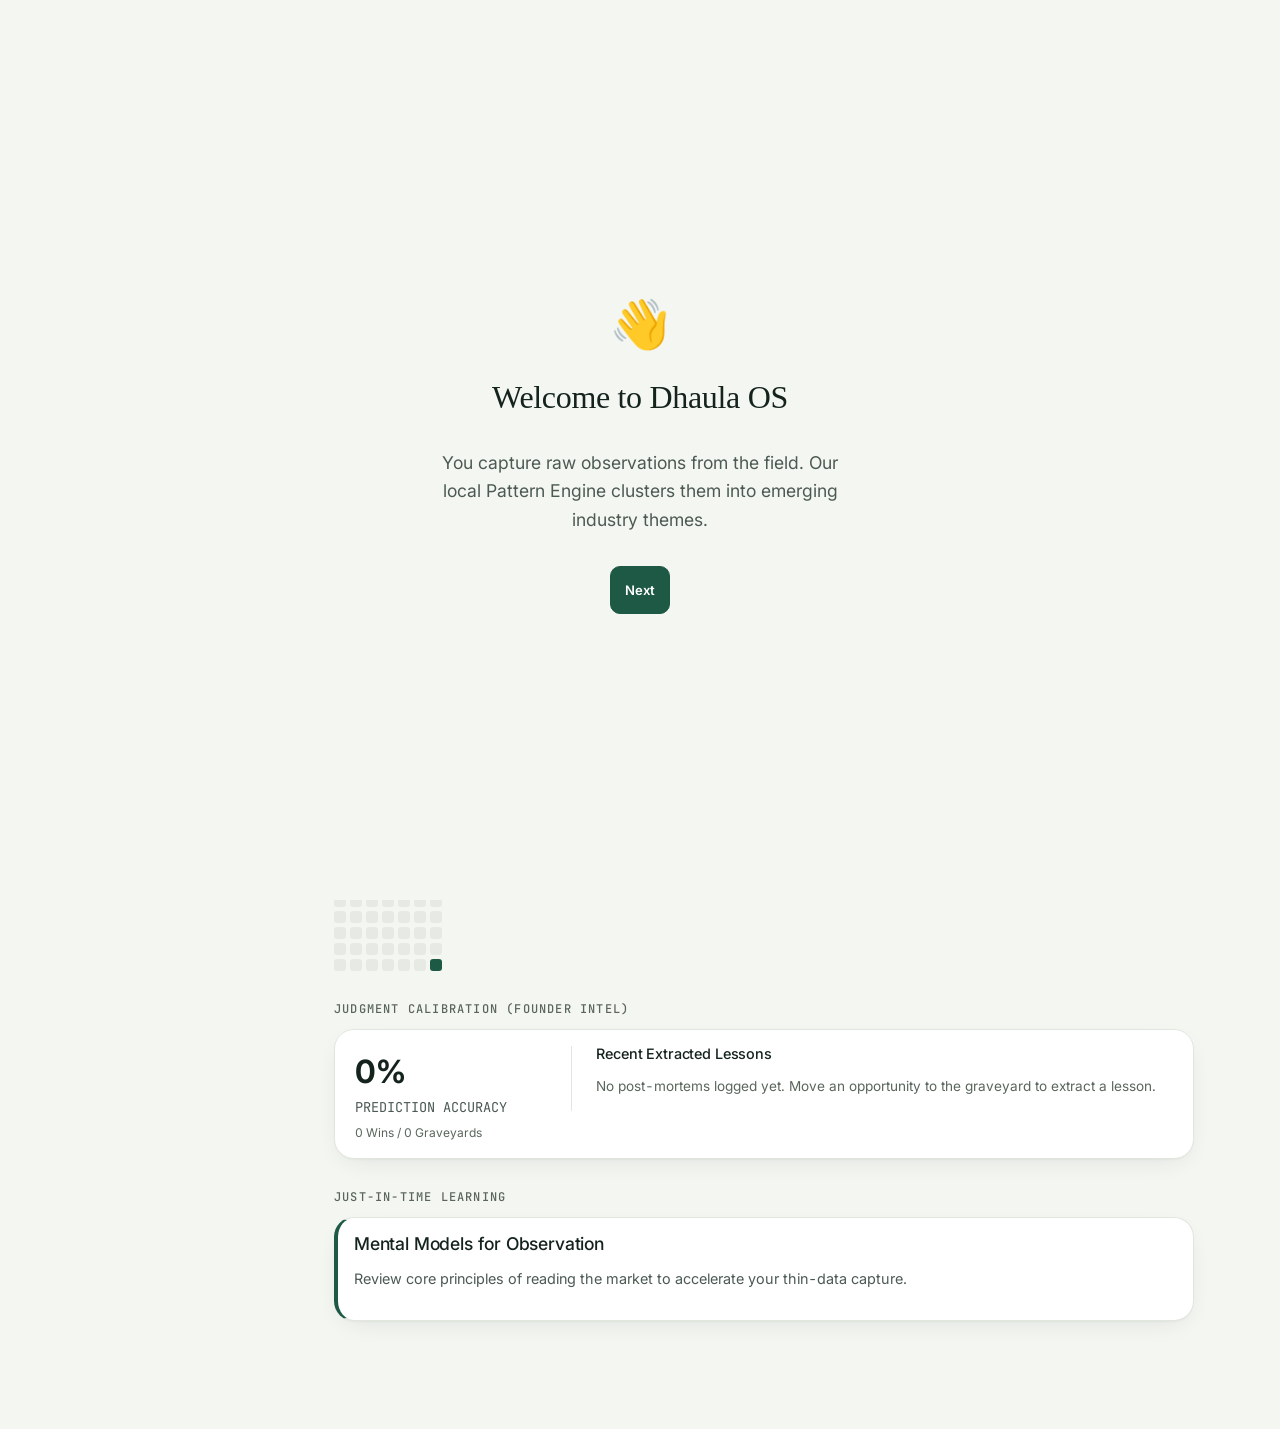
==== commit 177bcbb1: "Final version v4." ====
--- a/index.html
+++ b/index.html
@@ -3,12 +3,25 @@
 <head>
     <meta charset="utf-8">
     <meta name="viewport" content="width=device-width, initial-scale=1, viewport-fit=cover">
-    <title>North V5 Engine</title>
+    <meta name="theme-color" content="#A8C789">
+    <title>Dhaula OS v4.0</title>
     <link rel="manifest" href="manifest.webmanifest">
+    <link rel="icon" type="image/svg+xml" href="data:image/svg+xml,%3Csvg xmlns='http://www.w3.org/2000/svg' viewBox='0 0 24 24'%3E%3Cpath fill='%23A8C789' d='M12 2L2 7l10 5 10-5-10-5z'/%3E%3C/svg%3E">
     <link rel="preconnect" href="https://fonts.googleapis.com">
     <link rel="preconnect" href="https://fonts.gstatic.com" crossorigin>
-    <link href="https://fonts.googleapis.com/css2?family=Fraunces:opsz,wght@9..144,400;9..144,500;9..144,600&family=Inter:wght@400;500;600;700&family=JetBrains+Mono:wght@500;700&display=swap" rel="stylesheet">
+    <link href="https://fonts.googleapis.com/css2?family=Inter:wght@400;500;600;700&family=JetBrains+Mono:wght@500;700&display=swap" rel="stylesheet">
     <link rel="stylesheet" href="css/design-system.css">
+    <script>
+        (function() {
+            try {
+                let theme = localStorage.getItem('nf_theme');
+                if (!theme) {
+                    theme = window.matchMedia('(prefers-color-scheme: dark)').matches ? 'dark' : 'light';
+                }
+                document.documentElement.setAttribute('data-theme', theme);
+            } catch (e) {}
+        })();
+    </script>
 </head>
 <body>
     <!-- SVG Sprite -->
@@ -25,7 +38,10 @@
         <symbol id="i-spark" viewBox="0 0 24 24"><path d="m12 3-1.912 5.813a2 2 0 0 1-1.275 1.275L3 12l5.813 1.912a2 2 0 0 1 1.275 1.275L12 21l1.912-5.813a2 2 0 0 1 1.275-1.275L21 12l-5.813-1.912a2 2 0 0 1-1.275-1.275L12 3Z"/></symbol>
         <symbol id="i-cross" viewBox="0 0 24 24"><path d="M18 6 6 18"/><path d="m6 6 12 12"/></symbol>
         <symbol id="i-users" viewBox="0 0 24 24"><path d="M16 21v-2a4 4 0 0 0-4-4H6a4 4 0 0 0-4 4v2"/><circle cx="9" cy="7" r="4"/><path d="M22 21v-2a4 4 0 0 0-3-3.87"/><path d="M16 3.13a4 4 0 0 1 0 7.75"/></symbol>
-        <symbol id="i-mic" viewBox="0 0 24 24"><path d="M12 2a3 3 0 0 0-3 3v7a3 3 0 0 0 6 0V5a3 3 0 0 0-3-3z"></path><path d="M19 10v2a7 7 0 0 1-14 0v-2"></path><line x1="12" y1="19" x2="12" y2="22"></line></symbol>
+        <symbol id="i-mic" viewBox="0 0 24 24" fill="none" stroke="currentColor" stroke-width="2" stroke-linecap="round" stroke-linejoin="round"><path d="M12 1a3 3 0 0 0-3 3v8a3 3 0 0 0 6 0V4a3 3 0 0 0-3-3z"></path><path d="M19 10v2a7 7 0 0 1-14 0v-2"></path><line x1="12" y1="19" x2="12" y2="23"></line><line x1="8" y1="23" x2="16" y2="23"></line></symbol>
+        <symbol id="i-image" viewBox="0 0 24 24" fill="none" stroke="currentColor" stroke-width="2" stroke-linecap="round" stroke-linejoin="round"><rect x="3" y="3" width="18" height="18" rx="2" ry="2"></rect><circle cx="8.5" cy="8.5" r="1.5"></circle><polyline points="21 15 16 10 5 21"></polyline></symbol>
+        <symbol id="i-people" viewBox="0 0 24 24"><path d="M17 21v-2a4 4 0 0 0-4-4H5a4 4 0 0 0-4 4v2"></path><circle cx="9" cy="7" r="4"></circle><path d="M23 21v-2a4 4 0 0 0-3-3.87"></path><path d="M16 3.13a4 4 0 0 1 0 7.75"></path></symbol>
+        <symbol id="i-stack" viewBox="0 0 24 24"><polygon points="12 2 2 7 12 12 22 7 12 2"></polygon><polyline points="2 12 12 17 22 12"></polyline><polyline points="2 17 12 22 22 17"></polyline></symbol>
     </svg>
 
     <div class="app" id="app-root">
@@ -67,11 +83,18 @@
                 <span onclick="app.toggleUniversalCapture()" style="font-size:0.75rem; color:var(--ink-soft); cursor:pointer; font-weight:600;">Close ✕</span>
             </div>
             <div style="padding:24px;">
-                <div style="position:relative;">
+                <div style="position:relative; margin-bottom:8px;">
                     <textarea id="uc-input" placeholder="What did you see? (e.g. 'Met Arthur, he hates his current supplier...')" oninput="app.handleCaptureInput(event)" style="width:100%; min-height:40px; font-size:1.2rem; border:none; padding:0; background:transparent; resize:none; outline:none; box-shadow:none; color:var(--ink); line-height:1.5; font-family:'Inter',sans-serif; overflow:hidden;"></textarea>
-                    <button id="btn-mic" onclick="app.toggleVoiceCapture()" class="btn btn--sm" style="position:absolute; right:0; bottom:0; background:transparent; border:none; color:var(--ink-soft); padding:8px; border-radius:50%; transition:all 0.2s;"><svg class="ic"><use href="#i-mic"/></svg></button>
+                    <div style="position:absolute; right:0; bottom:0; display:flex; gap:4px;">
+                        <label for="uc-photo" class="btn btn--sm" style="background:transparent; border:none; color:var(--ink-soft); padding:8px; border-radius:50%; transition:all 0.2s; cursor:pointer;"><svg class="ic"><use href="#i-image"/></svg></label>
+                        <input type="file" id="uc-photo" accept="image/*" capture="environment" style="display:none;" onchange="app.handlePhotoSelect(event)">
+                        <button id="btn-mic" onclick="app.toggleVoiceCapture()" class="btn btn--sm" style="background:transparent; border:none; color:var(--ink-soft); padding:8px; border-radius:50%; transition:all 0.2s;"><svg class="ic"><use href="#i-mic"/></svg></button>
+                    </div>
                 </div>
-                <div style="display:flex; justify-content:space-between; align-items:center; margin-top:24px;">
+                <div id="uc-photo-preview" style="display:none; width:60px; height:60px; border-radius:8px; background-size:cover; background-position:center; margin-bottom:12px; border:1px solid var(--line); position:relative;">
+                    <button onclick="app.clearPhoto()" style="position:absolute; top:-6px; right:-6px; background:#c92a2a; color:#fff; border:none; border-radius:50%; width:20px; height:20px; font-size:10px; cursor:pointer;">✕</button>
+                </div>
+                <div style="display:flex; justify-content:space-between; align-items:center;">
                     <span style="font-size:0.8rem; color:var(--ink-faint); display:flex; align-items:center; gap:6px;"><svg class="ic" style="color:var(--good);"><use href="#i-spark"/></svg> Pattern Engine Active</span>
                     <button class="btn btn--primary" onclick="app.captureObservation()">Log Observation</button>
                 </div>
@@ -121,6 +144,7 @@
 
     <!-- Engine Scripts -->
     <script src="modules/db.js"></script>
+    <script src="data/personas.js"></script>
     <script src="app.js"></script>
     <script>
         // Only attempt to register ServiceWorker if served over http/https (prevents file:// crash)
--- a/css/design-system.css
+++ b/css/design-system.css
@@ -2,7 +2,7 @@
    NORTH V3 OS — Card Atlas Design System
    ============================================================ */
 :root{
-  --bg:#F4F6F2; --ink:#15231D; --ink-soft:#4C5A53; --ink-faint:#7C887F;
+  --bg:#F4F6F2; --ink:#15231D; --ink-soft:#4C5A53; --ink-faint:#5A665C;
   --line:#E1E7DF; --line-strong:#D4DCD3; --card:#FFFFFF;
   --primary:#1E5945; --primary-deep:#143E30; --primary-soft:#E7F0EA;
   --glow:rgba(30,89,69,.06);
@@ -16,7 +16,7 @@
 html{-webkit-text-size-adjust:100%}
 body{margin:0;background:radial-gradient(1200px 500px at 80% -10%,var(--glow),transparent 60%),var(--bg);color:var(--ink);font-family:'Inter',system-ui,sans-serif;line-height:1.6;-webkit-font-smoothing:antialiased}
 .ic{width:1em;height:1em;stroke:currentColor;fill:none;stroke-width:1.8;stroke-linecap:round;stroke-linejoin:round;vertical-align:-.13em}
-h1,h2,h3{font-family:'Fraunces',Georgia,serif;font-weight:500;letter-spacing:-.01em;line-height:1.14;margin:0}
+h1,h2,h3{font-family:var(--font-heading, inherit);font-weight:500;letter-spacing:-.01em;line-height:1.14;margin:0}
 kbd{font-family:'JetBrains Mono',monospace;font-size:.78em;border:1px solid var(--line-strong);border-bottom-width:2px;border-radius:6px;padding:1px 6px;background:var(--card);white-space:nowrap}
 code{font-family:'JetBrains Mono',monospace;font-size:.85em;background:#FAFBF8;border:1px solid var(--line);border-radius:6px;padding:1px 6px;color:var(--ink)}
 a{color:var(--primary)}
@@ -25,7 +25,7 @@
 .stats{display:grid;grid-template-columns:repeat(var(--n,3),1fr);gap:14px;margin-top:6px}
 .stat{background:var(--card);border:1px solid var(--line);border-radius:var(--radius);padding:20px 22px;box-shadow:var(--shadow);position:relative;overflow:hidden}
 .stat::before{content:"";position:absolute;left:0;top:0;bottom:0;width:4px;background:var(--cat,var(--primary))}
-.stat .big{font-family:'Fraunces',serif;font-size:2.6rem;font-weight:600;line-height:1;color:var(--cat,var(--primary))}
+.stat .big{font-family:var(--font-heading, inherit);font-size:2.6rem;font-weight:600;line-height:1;color:var(--cat,var(--primary))}
 .stat .lbl{font-weight:600;margin-top:8px;font-size:.95rem}
 .stat .sub{color:var(--ink-faint);font-size:.82rem;margin-top:3px;line-height:1.45}
 .sec-head{margin-bottom:22px}
@@ -82,14 +82,14 @@
 a.tile:hover,.tile:hover{transform:translateY(-3px);box-shadow:0 2px 4px rgba(20,40,30,.05),0 16px 34px -14px rgba(20,40,30,.22)}
 .tile .tn{font-family:'JetBrains Mono',monospace;font-size:.62rem;font-weight:700;letter-spacing:.06em;color:var(--dc,var(--primary));display:flex;align-items:center;justify-content:space-between}
 .tile .tn .ic{width:14px;height:14px}
-.tile .tt{font-family:'Fraunces',Georgia,serif;font-size:1.02rem;font-weight:600;margin:6px 0 4px;line-height:1.15;color:var(--ink)}
+.tile .tt{font-family:var(--font-heading, inherit);font-size:1.02rem;font-weight:600;margin:6px 0 4px;line-height:1.15;color:var(--ink)}
 .tile .td{font-size:.78rem;color:var(--ink-soft);line-height:1.4}
 .tile .go{margin-top:10px;font-family:'JetBrains Mono',monospace;font-size:.63rem;font-weight:700;color:var(--dc,var(--primary));display:flex;align-items:center;gap:5px}
 .tile .go .ic{width:13px;height:13px}
 .pagenav{display:flex;gap:12px;margin-top:24px;align-items:stretch}
 .pagenav a,.pagenav span{flex:1;border:1px solid var(--line);border-radius:14px;padding:14px 16px;text-decoration:none;background:var(--card);box-shadow:var(--shadow);display:flex;flex-direction:column;gap:3px;cursor:pointer}
 .pagenav .dir{font-family:'JetBrains Mono',monospace;font-size:.62rem;text-transform:uppercase;letter-spacing:.08em;color:var(--ink-faint)}
-.pagenav .ttl{font-family:'Fraunces',Georgia,serif;font-weight:600;color:var(--ink);font-size:.98rem}
+.pagenav .ttl{font-family:var(--font-heading, inherit);font-weight:600;color:var(--ink);font-size:.98rem}
 .pagenav a:hover{border-color:var(--primary)}.pagenav a:hover .ttl{color:var(--primary)}
 .pagenav .disabled{opacity:.5}.pagenav .nextcol{text-align:right}
 .codeblock{font-family:'JetBrains Mono',monospace;font-size:.76rem;background:#FAFBF8;border:1px solid var(--line);border-radius:12px;padding:14px 16px;color:var(--ink);overflow-x:auto;white-space:pre;line-height:1.7;margin-top:12px}
@@ -104,7 +104,7 @@
 .side .brand{display:flex;align-items:center;gap:10px;text-decoration:none;color:var(--ink);padding:6px 8px 14px}
 .side .brand .mark{width:30px;height:30px;border-radius:9px;background:var(--primary);color:#fff;display:grid;place-items:center;flex:none}
 .side .brand .mark .ic{width:17px;height:17px}
-.side .brand .bt{font-family:'Fraunces',serif;font-weight:600;font-size:1.04rem;line-height:1}
+.side .brand .bt{font-family:var(--font-heading, inherit);font-weight:600;font-size:1.04rem;line-height:1}
 .side .brand .bt small{display:block;font-family:'JetBrains Mono',monospace;font-weight:500;font-size:.54rem;letter-spacing:.14em;text-transform:uppercase;color:var(--ink-faint);margin-top:3px}
 .side .seek{display:flex;align-items:center;gap:8px;border:1px solid var(--line);border-radius:10px;padding:8px 11px;margin:0 4px 10px;color:var(--ink-faint);font-size:.82rem;cursor:pointer;background:var(--card)}
 .side .seek .ic{width:15px;height:15px}.side .seek kbd{margin-left:auto}
@@ -119,7 +119,7 @@
 .phead{display:flex;align-items:flex-start;justify-content:space-between;gap:16px;flex-wrap:wrap;margin-bottom:6px}
 .crumb{font-family:'JetBrains Mono',monospace;font-size:.66rem;letter-spacing:.08em;text-transform:uppercase;color:var(--ink-faint);margin-bottom:10px;display:flex;gap:7px;align-items:center}
 .crumb a{color:var(--ink-faint);text-decoration:none}.crumb a:hover{color:var(--primary)}
-h1.ptitle{font-family:'Fraunces',serif;font-size:clamp(1.9rem,4.5vw,2.7rem);font-weight:500;margin:0}
+h1.ptitle{font-family:var(--font-heading, inherit);font-size:clamp(1.9rem,4.5vw,2.7rem);font-weight:500;margin:0}
 .psub{color:var(--ink-soft);margin:10px 0 0;max-width:68ch}
 .btn{display:inline-flex;align-items:center;gap:7px;border:1px solid var(--line);background:var(--card);color:var(--ink);border-radius:10px;padding:8px 14px;font-size:.82rem;font-weight:600;cursor:pointer;font-family:inherit;text-decoration:none}
 .btn .ic{width:15px;height:15px}
@@ -138,7 +138,7 @@
 .progbar{height:8px;background:var(--line);border-radius:999px;overflow:hidden;margin-top:6px}
 .progbar > i{display:block;height:100%;background:var(--primary);border-radius:999px}
 details.exp{border:1px solid var(--line);border-radius:14px;margin-bottom:12px;background:var(--card);overflow:hidden}
-details.exp > summary{list-style:none;cursor:pointer;padding:16px 20px;display:flex;align-items:center;gap:12px;font-family:'Fraunces',serif;font-size:1.08rem;font-weight:600}
+details.exp > summary{list-style:none;cursor:pointer;padding:16px 20px;display:flex;align-items:center;gap:12px;font-family:var(--font-heading, inherit);font-size:1.08rem;font-weight:600}
 details.exp > summary::-webkit-details-marker{display:none}
 details.exp > summary .num{font-family:'JetBrains Mono',monospace;font-size:.7rem;font-weight:700;width:26px;height:26px;border-radius:7px;background:var(--primary-soft);color:var(--primary);display:grid;place-items:center;flex:none}
 details.exp > summary .chev{margin-left:auto;color:var(--ink-faint);transition:.15s}
@@ -190,7 +190,7 @@
 .tnode{display:inline-flex;align-items:center;gap:8px;background:var(--card);border:1px solid var(--line);border-radius:999px;padding:7px 13px;box-shadow:var(--shadow);font-family:'JetBrains Mono',monospace;font-size:.74rem;color:var(--ink-soft)}
 .tnode .ic{width:15px;height:15px;color:var(--primary)}
 .capture{background:var(--primary-soft);border-radius:18px;padding:20px 22px;margin-top:18px}
-.capture .ch{display:flex;align-items:center;gap:10px;font-family:'Fraunces',Georgia,serif;font-weight:600;font-size:1.12rem;color:var(--primary-deep);margin:0 0 6px;line-height:1.2}
+.capture .ch{display:flex;align-items:center;gap:10px;font-family:var(--font-heading, inherit);font-weight:600;font-size:1.12rem;color:var(--primary-deep);margin:0 0 6px;line-height:1.2}
 .capture .ch .ic{width:21px;height:21px;flex:none;color:var(--primary)}
 .capture .intro{font-size:.96rem;line-height:1.6;color:var(--primary-deep);margin:0 0 10px}
 .capture ol{list-style:none;counter-reset:cap;margin:0;padding:0}
@@ -202,7 +202,7 @@
 .inspo:hover{background:var(--primary);color:#fff;border-color:var(--primary)}
 .inspo .ic{width:15px;height:15px}
 .playback{margin-top:16px;border:1px solid var(--line);border-radius:18px;padding:20px 24px;background:var(--card);box-shadow:var(--shadow)}
-.playback .ph{display:flex;align-items:center;gap:11px;font-family:'Fraunces',Georgia,serif;font-weight:600;font-size:1.16rem;color:var(--ink);margin:0 0 10px}
+.playback .ph{display:flex;align-items:center;gap:11px;font-family:var(--font-heading, inherit);font-weight:600;font-size:1.16rem;color:var(--ink);margin:0 0 10px}
 .playback .ph .ic{width:23px;height:23px;flex:none;color:var(--primary)}
 .playback .beat{display:flex;gap:13px;align-items:flex-start;padding:10px 0;font-size:.97rem;line-height:1.55;color:var(--ink-soft)}
 .playback .beat+.beat{border-top:1px solid var(--line)}
@@ -216,7 +216,7 @@
 .stepper .st.now{background:var(--primary);color:#fff}
 .skillnode{position:relative;display:block;text-decoration:none;border:1px solid var(--line);border-left:4px solid var(--sc,var(--primary));border-radius:12px;padding:13px 15px;background:var(--card);box-shadow:var(--shadow);cursor:pointer;transition:transform .15s,box-shadow .15s}
 .skillnode:hover{transform:translateY(-2px);box-shadow:0 2px 4px rgba(20,40,30,.05),0 14px 30px -14px rgba(20,40,30,.2)}
-.skillnode .sname{font-family:'Fraunces',serif;font-weight:600;font-size:1.02rem;color:var(--ink)}
+.skillnode .sname{font-family:var(--font-heading, inherit);font-weight:600;font-size:1.02rem;color:var(--ink)}
 .skillnode .sblurb{font-size:.8rem;color:var(--ink-soft);margin-top:3px;line-height:1.4}
 
 #universal-command {
@@ -346,213 +346,213 @@
     flex-direction: column;
     gap: 12px;
 }
-- 
- / *   M I S S I O N   8   A D D I T I O N S   * / - 
- . t o a s t - c o n t a i n e r   { - 
-         p o s i t i o n :   f i x e d ; - 
-         b o t t o m :   2 4 p x ; - 
-         l e f t :   5 0 % ; - 
-         t r a n s f o r m :   t r a n s l a t e X ( - 5 0 % ) ; - 
-         d i s p l a y :   f l e x ; - 
-         f l e x - d i r e c t i o n :   c o l u m n ; - 
-         g a p :   1 2 p x ; - 
-         z - i n d e x :   9 9 9 9 ; - 
-         p o i n t e r - e v e n t s :   n o n e ; - 
-         a l i g n - i t e m s :   c e n t e r ; - 
- } - 
- - 
- . t o a s t   { - 
-         b a c k g r o u n d :   # 1 1 1 ; - 
-         c o l o r :   # f f f ; - 
-         p a d d i n g :   1 2 p x   2 0 p x ; - 
-         b o r d e r - r a d i u s :   9 9 9 p x ; - 
-         f o n t - s i z e :   0 . 9 5 r e m ; - 
-         b o x - s h a d o w :   0   8 p x   2 4 p x   r g b a ( 0 , 0 , 0 , 0 . 2 ) ; - 
-         d i s p l a y :   f l e x ; - 
-         a l i g n - i t e m s :   c e n t e r ; - 
-         g a p :   1 2 p x ; - 
-         p o i n t e r - e v e n t s :   a u t o ; - 
-         a n i m a t i o n :   t o a s t - s l i d e - u p   0 . 3 s   c u b i c - b e z i e r ( 0 . 1 6 ,   1 ,   0 . 3 ,   1 )   f o r w a r d s ; - 
-         c u r s o r :   d e f a u l t ; - 
-         u s e r - s e l e c t :   n o n e ; - 
- } - 
- - 
- . t o a s t . h i d i n g   { - 
-         a n i m a t i o n :   t o a s t - f a d e - o u t   0 . 2 s   e a s e   f o r w a r d s ; - 
- } - 
- - 
- . t o a s t - a c t i o n   { - 
-         c o l o r :   v a r ( - - p r i m a r y ) ; - 
-         f o n t - w e i g h t :   6 0 0 ; - 
-         c u r s o r :   p o i n t e r ; - 
-         f o n t - f a m i l y :   ' J e t B r a i n s   M o n o ' ,   m o n o s p a c e ; - 
-         f o n t - s i z e :   0 . 8 r e m ; - 
-         t e x t - t r a n s f o r m :   u p p e r c a s e ; - 
-         l e t t e r - s p a c i n g :   0 . 0 5 e m ; - 
-         p a d d i n g :   4 p x   8 p x ; - 
-         b o r d e r - r a d i u s :   4 p x ; - 
-         m a r g i n - l e f t :   8 p x ; - 
- } - 
- . t o a s t - a c t i o n : h o v e r   { - 
-         b a c k g r o u n d :   r g b a ( 2 5 5 , 2 5 5 , 2 5 5 , 0 . 1 ) ; - 
- } - 
- - 
- @ k e y f r a m e s   t o a s t - s l i d e - u p   { - 
-         f r o m   {   o p a c i t y :   0 ;   t r a n s f o r m :   t r a n s l a t e Y ( 2 0 p x ) ;   } - 
-         t o   {   o p a c i t y :   1 ;   t r a n s f o r m :   t r a n s l a t e Y ( 0 ) ;   } - 
- } - 
- @ k e y f r a m e s   t o a s t - f a d e - o u t   { - 
-         f r o m   {   o p a c i t y :   1 ;   t r a n s f o r m :   s c a l e ( 1 ) ;   } - 
-         t o   {   o p a c i t y :   0 ;   t r a n s f o r m :   s c a l e ( 0 . 9 5 ) ;   } - 
- } - 
- - 
- . s k e l e t o n   { - 
-         b a c k g r o u n d :   l i n e a r - g r a d i e n t ( 9 0 d e g ,   v a r ( - - c a r d )   2 5 % ,   v a r ( - - l i n e )   5 0 % ,   v a r ( - - c a r d )   7 5 % ) ; - 
-         b a c k g r o u n d - s i z e :   2 0 0 %   1 0 0 % ; - 
-         a n i m a t i o n :   s k e l e t o n - s h i m m e r   1 . 5 s   i n f i n i t e ; - 
-         b o r d e r :   1 p x   s o l i d   v a r ( - - l i n e ) ; - 
-         b o r d e r - r a d i u s :   1 2 p x ; - 
-         p a d d i n g :   2 4 p x ; - 
-         m i n - h e i g h t :   1 2 0 p x ; - 
- } - 
- - 
- @ k e y f r a m e s   s k e l e t o n - s h i m m e r   { - 
-         0 %   {   b a c k g r o u n d - p o s i t i o n :   2 0 0 %   0 ;   } - 
-         1 0 0 %   {   b a c k g r o u n d - p o s i t i o n :   - 2 0 0 %   0 ;   } - 
- } - 
- - 
- . r e t r y - b l o c k   { - 
-         b a c k g r o u n d :   # f f f 0 f 0 ; - 
-         b o r d e r :   1 p x   s o l i d   # f f c 9 c 9 ; - 
-         c o l o r :   # c 9 2 a 2 a ; - 
-         p a d d i n g :   1 6 p x   2 0 p x ; - 
-         b o r d e r - r a d i u s :   1 2 p x ; - 
-         d i s p l a y :   f l e x ; - 
-         j u s t i f y - c o n t e n t :   s p a c e - b e t w e e n ; - 
-         a l i g n - i t e m s :   c e n t e r ; - 
-         f o n t - s i z e :   0 . 9 5 r e m ; - 
- } - 
- . r e t r y - b l o c k   b u t t o n   { - 
-         b a c k g r o u n d :   # c 9 2 a 2 a ; - 
-         c o l o r :   # f f f ; - 
-         b o r d e r :   n o n e ; - 
-         b o r d e r - r a d i u s :   6 p x ; - 
-         p a d d i n g :   6 p x   1 2 p x ; - 
-         f o n t - s i z e :   0 . 8 5 r e m ; - 
-         f o n t - w e i g h t :   6 0 0 ; - 
-         c u r s o r :   p o i n t e r ; - 
- } - 
- . r e t r y - b l o c k   b u t t o n : h o v e r   { - 
-         b a c k g r o u n d :   # a 6 1 e 1 e ; - 
- } - 
- 
-.mic-listening { animation: pulse-mic 1.5s infinite; color: var(--primary) !important; }
+
+ 
+ / *   M I S S I O N   8   A D D I T I O N S   * / 
+ 
+ . t o a s t - c o n t a i n e r   { 
+ 
+         p o s i t i o n :   f i x e d ; 
+ 
+         b o t t o m :   2 4 p x ; 
+ 
+         l e f t :   5 0 % ; 
+ 
+         t r a n s f o r m :   t r a n s l a t e X ( - 5 0 % ) ; 
+ 
+         d i s p l a y :   f l e x ; 
+ 
+         f l e x - d i r e c t i o n :   c o l u m n ; 
+ 
+         g a p :   1 2 p x ; 
+ 
+         z - i n d e x :   9 9 9 9 ; 
+ 
+         p o i n t e r - e v e n t s :   n o n e ; 
+ 
+         a l i g n - i t e m s :   c e n t e r ; 
+ 
+ } 
+ 
+ 
+ 
+ . t o a s t   { 
+ 
+         b a c k g r o u n d :   # 1 1 1 ; 
+ 
+         c o l o r :   # f f f ; 
+ 
+         p a d d i n g :   1 2 p x   2 0 p x ; 
+ 
+         b o r d e r - r a d i u s :   9 9 9 p x ; 
+ 
+         f o n t - s i z e :   0 . 9 5 r e m ; 
+ 
+         b o x - s h a d o w :   0   8 p x   2 4 p x   r g b a ( 0 , 0 , 0 , 0 . 2 ) ; 
+ 
+         d i s p l a y :   f l e x ; 
+ 
+         a l i g n - i t e m s :   c e n t e r ; 
+ 
+         g a p :   1 2 p x ; 
+ 
+         p o i n t e r - e v e n t s :   a u t o ; 
+ 
+         a n i m a t i o n :   t o a s t - s l i d e - u p   0 . 3 s   c u b i c - b e z i e r ( 0 . 1 6 ,   1 ,   0 . 3 ,   1 )   f o r w a r d s ; 
+ 
+         c u r s o r :   d e f a u l t ; 
+ 
+         u s e r - s e l e c t :   n o n e ; 
+ 
+ } 
+ 
+ 
+ 
+ . t o a s t . h i d i n g   { 
+ 
+         a n i m a t i o n :   t o a s t - f a d e - o u t   0 . 2 s   e a s e   f o r w a r d s ; 
+ 
+ } 
+ 
+ 
+ 
+ . t o a s t - a c t i o n   { 
+ 
+         c o l o r :   v a r ( - - p r i m a r y ) ; 
+ 
+         f o n t - w e i g h t :   6 0 0 ; 
+ 
+         c u r s o r :   p o i n t e r ; 
+ 
+         f o n t - f a m i l y :   ' J e t B r a i n s   M o n o ' ,   m o n o s p a c e ; 
+ 
+         f o n t - s i z e :   0 . 8 r e m ; 
+ 
+         t e x t - t r a n s f o r m :   u p p e r c a s e ; 
+ 
+         l e t t e r - s p a c i n g :   0 . 0 5 e m ; 
+ 
+         p a d d i n g :   4 p x   8 p x ; 
+ 
+         b o r d e r - r a d i u s :   4 p x ; 
+ 
+         m a r g i n - l e f t :   8 p x ; 
+ 
+ } 
+ 
+ . t o a s t - a c t i o n : h o v e r   { 
+ 
+         b a c k g r o u n d :   r g b a ( 2 5 5 , 2 5 5 , 2 5 5 , 0 . 1 ) ; 
+ 
+ } 
+ 
+ 
+ 
+ @ k e y f r a m e s   t o a s t - s l i d e - u p   { 
+ 
+         f r o m   {   o p a c i t y :   0 ;   t r a n s f o r m :   t r a n s l a t e Y ( 2 0 p x ) ;   } 
+ 
+         t o   {   o p a c i t y :   1 ;   t r a n s f o r m :   t r a n s l a t e Y ( 0 ) ;   } 
+ 
+ } 
+ 
+ @ k e y f r a m e s   t o a s t - f a d e - o u t   { 
+ 
+         f r o m   {   o p a c i t y :   1 ;   t r a n s f o r m :   s c a l e ( 1 ) ;   } 
+ 
+         t o   {   o p a c i t y :   0 ;   t r a n s f o r m :   s c a l e ( 0 . 9 5 ) ;   } 
+ 
+ } 
+ 
+ 
+ 
+ . s k e l e t o n   { 
+ 
+         b a c k g r o u n d :   l i n e a r - g r a d i e n t ( 9 0 d e g ,   v a r ( - - c a r d )   2 5 % ,   v a r ( - - l i n e )   5 0 % ,   v a r ( - - c a r d )   7 5 % ) ; 
+ 
+         b a c k g r o u n d - s i z e :   2 0 0 %   1 0 0 % ; 
+ 
+         a n i m a t i o n :   s k e l e t o n - s h i m m e r   1 . 5 s   i n f i n i t e ; 
+ 
+         b o r d e r :   1 p x   s o l i d   v a r ( - - l i n e ) ; 
+ 
+         b o r d e r - r a d i u s :   1 2 p x ; 
+ 
+         p a d d i n g :   2 4 p x ; 
+ 
+         m i n - h e i g h t :   1 2 0 p x ; 
+ 
+ } 
+ 
+ 
+ 
+ @ k e y f r a m e s   s k e l e t o n - s h i m m e r   { 
+ 
+         0 %   {   b a c k g r o u n d - p o s i t i o n :   2 0 0 %   0 ;   } 
+ 
+         1 0 0 %   {   b a c k g r o u n d - p o s i t i o n :   - 2 0 0 %   0 ;   } 
+ 
+ } 
+ 
+ 
+ 
+ . r e t r y - b l o c k   { 
+ 
+         b a c k g r o u n d :   # f f f 0 f 0 ; 
+ 
+         b o r d e r :   1 p x   s o l i d   # f f c 9 c 9 ; 
+ 
+         c o l o r :   # c 9 2 a 2 a ; 
+ 
+         p a d d i n g :   1 6 p x   2 0 p x ; 
+ 
+         b o r d e r - r a d i u s :   1 2 p x ; 
+ 
+         d i s p l a y :   f l e x ; 
+ 
+         j u s t i f y - c o n t e n t :   s p a c e - b e t w e e n ; 
+ 
+         a l i g n - i t e m s :   c e n t e r ; 
+ 
+         f o n t - s i z e :   0 . 9 5 r e m ; 
+ 
+ } 
+ 
+ . r e t r y - b l o c k   b u t t o n   { 
+ 
+         b a c k g r o u n d :   # c 9 2 a 2 a ; 
+ 
+         c o l o r :   # f f f ; 
+ 
+         b o r d e r :   n o n e ; 
+ 
+         b o r d e r - r a d i u s :   6 p x ; 
+ 
+         p a d d i n g :   6 p x   1 2 p x ; 
+ 
+         f o n t - s i z e :   0 . 8 5 r e m ; 
+ 
+         f o n t - w e i g h t :   6 0 0 ; 
+ 
+         c u r s o r :   p o i n t e r ; 
+ 
+ } 
+ 
+ . r e t r y - b l o c k   b u t t o n : h o v e r   { 
+ 
+         b a c k g r o u n d :   # a 6 1 e 1 e ; 
+ 
+ } 
+ 
+ 
+.mic-listening { animation: pulse-mic 1.5s infinite; color: var(--primary) !important; }
 @keyframes pulse-mic { 0% { transform: scale(1); box-shadow: 0 0 0 0 rgba(168, 199, 137, 0.4); } 70% { transform: scale(1.1); box-shadow: 0 0 0 10px rgba(168, 199, 137, 0); } 100% { transform: scale(1); box-shadow: 0 0 0 0 rgba(168, 199, 137, 0); } }
-
-/* Mobile Ergonomics */
-.fab-mobile { display: none; position: fixed; bottom: calc(80px + env(safe-area-inset-bottom)); right: 24px; width: 56px; height: 56px; border-radius: 28px; background: var(--primary); color: var(--card); border: none; box-shadow: 0 4px 12px rgba(168,199,137,0.4); z-index: 9990; align-items: center; justify-content: center; cursor: pointer; }
-.fab-mobile .ic { width: 24px; height: 24px; }
-@media(max-width: 768px) { .fab-mobile { display: flex; } }
-button, .btn, a, .navlink, nav.mobnav a { min-height: 48px; min-width: 48px; }
+
+/* Mobile Ergonomics */
+.fab-mobile { display: none; position: fixed; bottom: calc(80px + env(safe-area-inset-bottom)); right: 24px; width: 56px; height: 56px; border-radius: 28px; background: var(--primary); color: var(--card); border: none; box-shadow: 0 4px 12px rgba(168,199,137,0.4); z-index: 9990; align-items: center; justify-content: center; cursor: pointer; }
+.fab-mobile .ic { width: 24px; height: 24px; }
+@media(max-width: 768px) { .fab-mobile { display: flex; } }
+button, .btn, a, .navlink, nav.mobnav a { min-height: 48px; min-width: 48px; }
 .mobnav { padding-bottom: env(safe-area-inset-bottom); height: calc(64px + env(safe-area-inset-bottom)) !important; }
 /* Toast CSS to append */
 .toast-container {
@@ -597,3 +597,105 @@
     from { opacity: 0; transform: translateY(20px) scale(0.95); }
     to { opacity: 1; transform: translateY(0) scale(1); }
 }
+
+/* Mission 16 */
+body { font-variant-numeric: tabular-nums; }
+.line-clamp-2 { display: -webkit-box; -webkit-line-clamp: 2; -webkit-box-orient: vertical; overflow: hidden; }
+.new-dot { display: inline-block; width: 8px; height: 8px; background-color: var(--alert-ink); border-radius: 50%; margin-left: 6px; vertical-align: middle; }
+.eyebrow { font-family: 'JetBrains Mono', monospace; font-size: 0.7rem; font-weight: 700; text-transform: uppercase; letter-spacing: 0.1em; color: var(--ink-faint); margin-bottom: 8px; display: block; }
+.max-68ch { max-width: 68ch; margin-left: auto; margin-right: auto; }
+.heat-grid { display: grid; grid-template-columns: repeat(7, 1fr); gap: 4px; width: fit-content; }
+.heat-cell { width: 12px; height: 12px; border-radius: 3px; background: rgba(0,0,0,0.05); }
+.heat-cell[data-heat='1'] { background: var(--primary-soft); }
+.heat-cell[data-heat='2'] { background: color-mix(in srgb, var(--primary) 50%, var(--primary-soft)); }
+.heat-cell[data-heat='3'] { background: var(--primary); }
+.heat-cell[data-heat='4'] { background: var(--primary-deep); }
+
+
+/* ===== MISSION 17: DARK MODE ===== */
+[data-theme="dark"] {
+  --bg: #111513; --ink: #EAEFEA; --ink-soft: #A3B1A8; --ink-faint: #9AA79F;
+  --line: #29342F; --line-strong: #3D4A43; --card: #181E1B;
+  --primary: #4ADE80; --primary-deep: #22C55E; --primary-soft: rgba(74,222,128,0.1);
+  --glow: rgba(74,222,128,0.04);
+  --good: #34D399; --good-soft: rgba(52,211,153,0.1);
+  --watch: #FBBF24; --watch-ink: #FDE68A; --watch-soft: rgba(251,191,36,0.1);
+  --alert: #F87171; --alert-ink: #FECACA; --alert-soft: rgba(248,113,113,0.1);
+  --shadow: 0 4px 20px -8px rgba(0,0,0,0.5), 0 1px 3px rgba(0,0,0,0.2);
+}
+
+@media (prefers-reduced-motion: reduce) {
+  * {
+    animation: none !important;
+    transition: none !important;
+  }
+}
+
+/* Pressed State */
+button:active, .btn:active, .card:active, .tile:active {
+  transform: scale(0.98);
+}
+
+/* Stage Advance Animation */
+@keyframes stage-advance-check {
+  0% { transform: scale(0.8); opacity: 0; }
+  50% { transform: scale(1.1); opacity: 1; }
+  100% { transform: scale(1); opacity: 1; }
+}
+@keyframes stage-advance-fill {
+  0% { background: transparent; }
+  50% { background: var(--good-soft); }
+  100% { background: transparent; }
+}
+.stage-advance-anim {
+  animation: stage-advance-fill 600ms ease-out;
+}
+.stage-advance-anim::after {
+  content: '?';
+  position: absolute;
+  right: 16px;
+  top: 50%;
+  transform: translateY(-50%);
+  color: var(--good);
+  font-weight: bold;
+  animation: stage-advance-check 600ms ease-out;
+  opacity: 0;
+  animation-fill-mode: forwards;
+}
+
+/* Editorial Headers */
+.report-header, .bible-header {
+  font-family: var(--font-heading, inherit);
+}
+
+
+@media print {
+    .side, .fab-mobile, #uc-backdrop, #dialog-backdrop, #tour-backdrop, .navgroup, .navlink, button, .btn {
+        display: none !important;
+    }
+    .main {
+        margin-left: 0 !important;
+        padding: 0 !important;
+    }
+    .wrap {
+        max-width: 100% !important;
+        padding: 0 !important;
+    }
+    .card {
+        border: none !important;
+        box-shadow: none !important;
+        break-inside: avoid;
+    }
+    .phead {
+        border-bottom: 2px solid #000 !important;
+        position: static !important;
+    }
+    body {
+        background: #fff !important;
+        color: #000 !important;
+    }
+    .print-break-inside-avoid {
+        break-inside: avoid;
+    }
+}
+
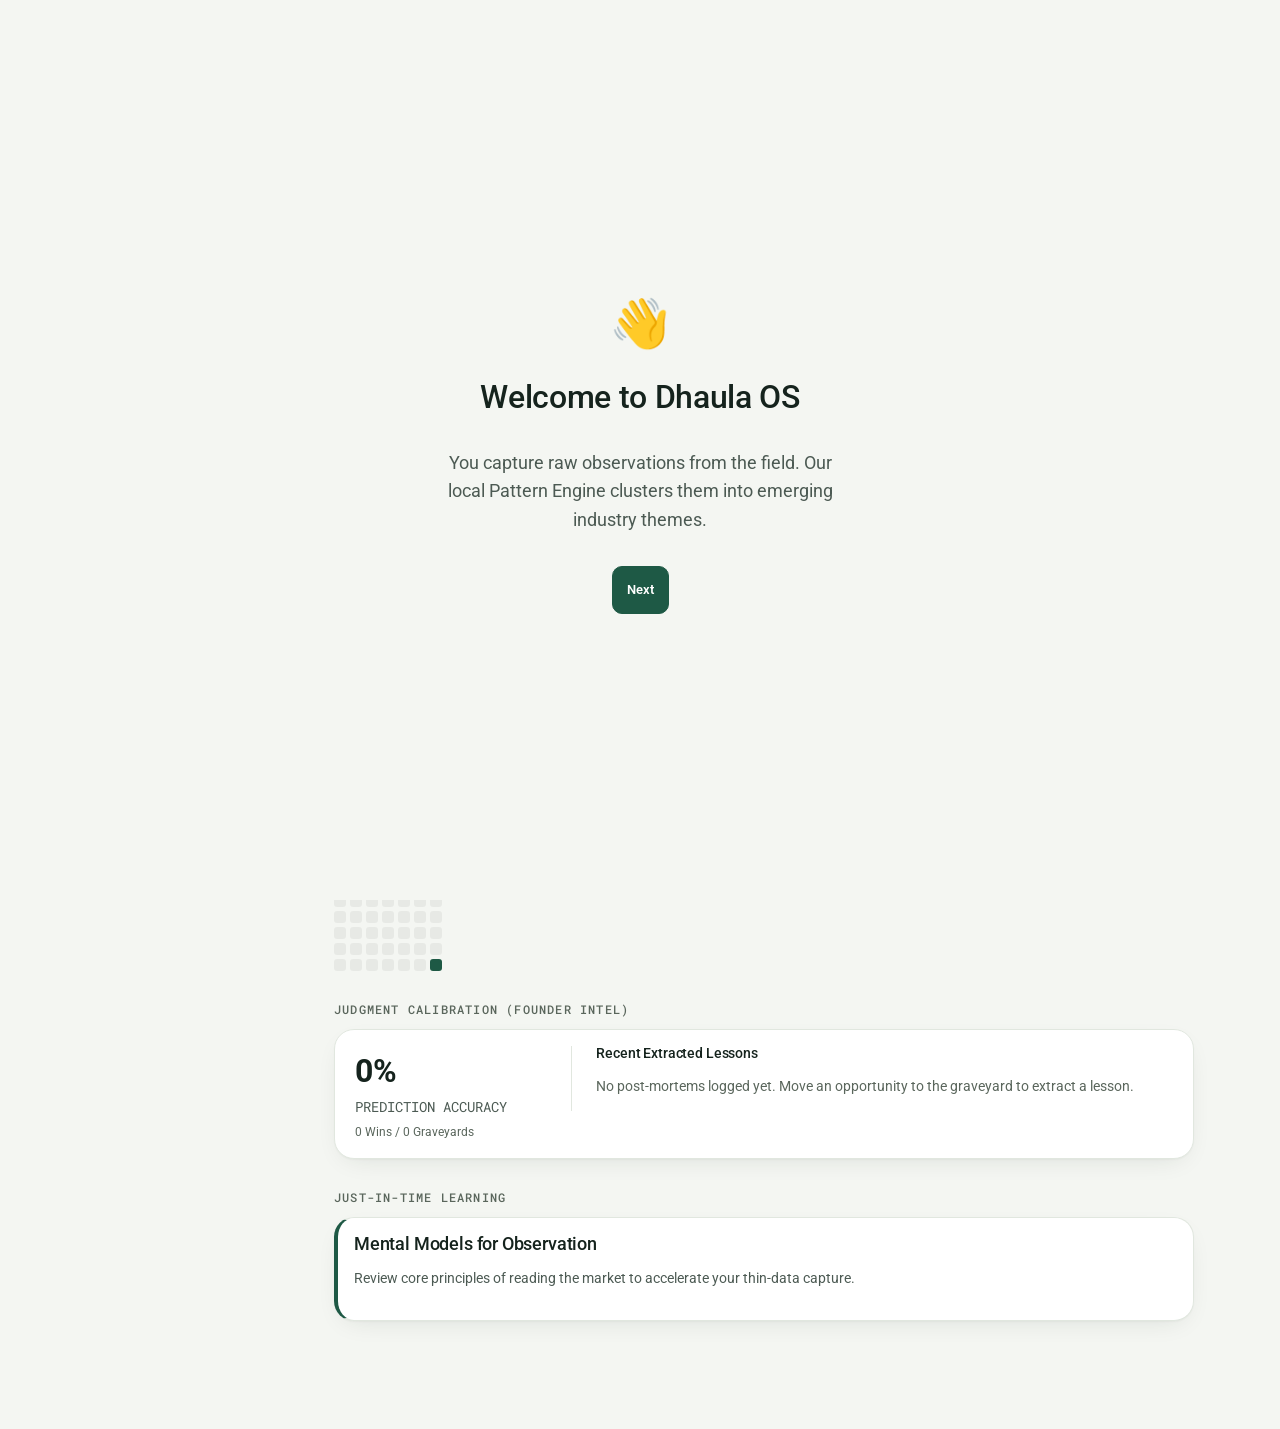
==== commit dd195042: "some fixes" ====
--- a/index.html
+++ b/index.html
@@ -9,7 +9,7 @@
     <link rel="icon" type="image/svg+xml" href="data:image/svg+xml,%3Csvg xmlns='http://www.w3.org/2000/svg' viewBox='0 0 24 24'%3E%3Cpath fill='%23A8C789' d='M12 2L2 7l10 5 10-5-10-5z'/%3E%3C/svg%3E">
     <link rel="preconnect" href="https://fonts.googleapis.com">
     <link rel="preconnect" href="https://fonts.gstatic.com" crossorigin>
-    <link href="https://fonts.googleapis.com/css2?family=Inter:wght@400;500;600;700&family=JetBrains+Mono:wght@500;700&display=swap" rel="stylesheet">
+    <link href="https://fonts.googleapis.com/css2?family=Roboto:wght@400;500;700&family=Roboto+Mono:wght@500;700&display=swap" rel="stylesheet">
     <link rel="stylesheet" href="css/design-system.css">
     <script>
         (function() {
@@ -79,12 +79,12 @@
         <div style="width:100%; max-width:600px; background:var(--card); border:1px solid var(--line); border-radius:16px 16px 0 0; box-shadow:0 -12px 48px rgba(0,0,0,0.1); overflow:hidden; padding-bottom:env(safe-area-inset-bottom);">
             <div style="display:flex; justify-content:center; padding-top:12px; margin-bottom:-4px;"><div style="width:40px; height:4px; border-radius:2px; background:var(--line);"></div></div>
             <div style="padding:16px 24px; border-bottom:1px solid var(--line); display:flex; justify-content:space-between; align-items:center;">
-                <span style="font-family:'JetBrains Mono',monospace; font-size:0.75rem; text-transform:uppercase; letter-spacing:0.1em; color:var(--ink-faint);">Universal Capture</span>
+                <span style="font-family:'Roboto Mono',monospace; font-size:0.75rem; text-transform:uppercase; letter-spacing:0.1em; color:var(--ink-faint);">Universal Capture</span>
                 <span onclick="app.toggleUniversalCapture()" style="font-size:0.75rem; color:var(--ink-soft); cursor:pointer; font-weight:600;">Close ✕</span>
             </div>
             <div style="padding:24px;">
                 <div style="position:relative; margin-bottom:8px;">
-                    <textarea id="uc-input" placeholder="What did you see? (e.g. 'Met Arthur, he hates his current supplier...')" oninput="app.handleCaptureInput(event)" style="width:100%; min-height:40px; font-size:1.2rem; border:none; padding:0; background:transparent; resize:none; outline:none; box-shadow:none; color:var(--ink); line-height:1.5; font-family:'Inter',sans-serif; overflow:hidden;"></textarea>
+                    <textarea id="uc-input" placeholder="What did you see? (e.g. 'Met Arthur, he hates his current supplier...')" oninput="app.handleCaptureInput(event)" style="width:100%; min-height:40px; font-size:1.2rem; border:none; padding:0; background:transparent; resize:none; outline:none; box-shadow:none; color:var(--ink); line-height:1.5; font-family:'Roboto',sans-serif; overflow:hidden;"></textarea>
                     <div style="position:absolute; right:0; bottom:0; display:flex; gap:4px;">
                         <label for="uc-photo" class="btn btn--sm" style="background:transparent; border:none; color:var(--ink-soft); padding:8px; border-radius:50%; transition:all 0.2s; cursor:pointer;"><svg class="ic"><use href="#i-image"/></svg></label>
                         <input type="file" id="uc-photo" accept="image/*" capture="environment" style="display:none;" onchange="app.handlePhotoSelect(event)">
@@ -106,7 +106,7 @@
     <div id="add-business-backdrop" onclick="if(event.target===this) app.toggleAddBusiness()" style="display:none; position:fixed; inset:0; background:rgba(255,255,255,0.85); backdrop-filter:blur(10px); z-index:9999; justify-content:center; align-items:flex-end;">
         <div style="width:100%; max-width:600px; background:var(--card); border:1px solid var(--line); border-radius:16px 16px 0 0; box-shadow:0 -12px 48px rgba(0,0,0,0.1); overflow:hidden; padding-bottom:env(safe-area-inset-bottom);">
             <div style="padding:16px 24px; border-bottom:1px solid var(--line); display:flex; justify-content:space-between; align-items:center;">
-                <span style="font-family:'JetBrains Mono',monospace; font-size:0.75rem; text-transform:uppercase; letter-spacing:0.1em; color:var(--ink-faint);">New Entity</span>
+                <span style="font-family:'Roboto Mono',monospace; font-size:0.75rem; text-transform:uppercase; letter-spacing:0.1em; color:var(--ink-faint);">New Entity</span>
                 <span onclick="app.toggleAddBusiness()" style="font-size:0.75rem; color:var(--ink-soft); cursor:pointer; font-weight:600;">Close ✕</span>
             </div>
             <div style="padding:24px;">
--- a/css/design-system.css
+++ b/css/design-system.css
@@ -14,13 +14,13 @@
 }
 *{box-sizing:border-box}
 html{-webkit-text-size-adjust:100%}
-body{margin:0;background:radial-gradient(1200px 500px at 80% -10%,var(--glow),transparent 60%),var(--bg);color:var(--ink);font-family:'Inter',system-ui,sans-serif;line-height:1.6;-webkit-font-smoothing:antialiased}
+body{margin:0;background:radial-gradient(1200px 500px at 80% -10%,var(--glow),transparent 60%),var(--bg);color:var(--ink);font-family:'Roboto',system-ui,sans-serif;line-height:1.6;-webkit-font-smoothing:antialiased}
 .ic{width:1em;height:1em;stroke:currentColor;fill:none;stroke-width:1.8;stroke-linecap:round;stroke-linejoin:round;vertical-align:-.13em}
 h1,h2,h3{font-family:var(--font-heading, inherit);font-weight:500;letter-spacing:-.01em;line-height:1.14;margin:0}
-kbd{font-family:'JetBrains Mono',monospace;font-size:.78em;border:1px solid var(--line-strong);border-bottom-width:2px;border-radius:6px;padding:1px 6px;background:var(--card);white-space:nowrap}
-code{font-family:'JetBrains Mono',monospace;font-size:.85em;background:#FAFBF8;border:1px solid var(--line);border-radius:6px;padding:1px 6px;color:var(--ink)}
+kbd{font-family:'Roboto Mono',monospace;font-size:.78em;border:1px solid var(--line-strong);border-bottom-width:2px;border-radius:6px;padding:1px 6px;background:var(--card);white-space:nowrap}
+code{font-family:'Roboto Mono',monospace;font-size:.85em;background:#FAFBF8;border:1px solid var(--line);border-radius:6px;padding:1px 6px;color:var(--ink)}
 a{color:var(--primary)}
-.eyebrow{font-family:'JetBrains Mono',monospace;font-size:.72rem;letter-spacing:.18em;text-transform:uppercase;color:var(--primary);font-weight:500;display:flex;align-items:center;gap:.6em}
+.eyebrow{font-family:'Roboto Mono',monospace;font-size:.72rem;letter-spacing:.18em;text-transform:uppercase;color:var(--primary);font-weight:500;display:flex;align-items:center;gap:.6em}
 .eyebrow::before{content:"";width:24px;height:1px;background:var(--primary);opacity:.5}
 .stats{display:grid;grid-template-columns:repeat(var(--n,3),1fr);gap:14px;margin-top:6px}
 .stat{background:var(--card);border:1px solid var(--line);border-radius:var(--radius);padding:20px 22px;box-shadow:var(--shadow);position:relative;overflow:hidden}
@@ -40,10 +40,10 @@
 .ico .ic{width:22px;height:22px}
 .card.cat .ico{background:color-mix(in srgb,var(--bc) 13%,var(--card));color:var(--bc)}
 .card-title h3{font-size:1.28rem}
-.card-title .val{font-family:'JetBrains Mono',monospace;font-size:.8rem;color:var(--ink-faint);margin-top:3px;font-weight:500;letter-spacing:.02em}
+.card-title .val{font-family:'Roboto Mono',monospace;font-size:.8rem;color:var(--ink-faint);margin-top:3px;font-weight:500;letter-spacing:.02em}
 .lead{color:var(--ink-soft);margin:13px 0 0;font-size:.95rem}
 .grid{display:grid;gap:18px}.g2{grid-template-columns:1fr 1fr}.g3{grid-template-columns:repeat(3,1fr)}
-.pill{display:inline-flex;align-items:center;gap:7px;border-radius:999px;padding:5px 12px;font-size:.74rem;font-weight:700;white-space:nowrap;font-family:'JetBrains Mono',monospace}
+.pill{display:inline-flex;align-items:center;gap:7px;border-radius:999px;padding:5px 12px;font-size:.74rem;font-weight:700;white-space:nowrap;font-family:'Roboto Mono',monospace}
 .pill::before{content:"";width:7px;height:7px;border-radius:50%;background:currentColor}
 .pill--good{background:var(--good-soft);color:var(--good)}
 .pill--watch{background:var(--watch-soft);color:var(--watch-ink)}
@@ -61,18 +61,18 @@
 ul.list li b{color:var(--ink);font-weight:600}
 ol.steps{list-style:none;counter-reset:s;margin:12px 0 0;padding:0}
 ol.steps li{counter-increment:s;display:flex;gap:13px;align-items:flex-start;padding:9px 0;font-size:.93rem;color:var(--ink-soft)}
-ol.steps li::before{content:counter(s);font-family:'JetBrains Mono',monospace;font-weight:700;font-size:.72rem;flex:none;width:24px;height:24px;border-radius:7px;background:color-mix(in srgb,var(--primary) 12%,#fff);color:var(--primary);display:grid;place-items:center;margin-top:1px}
+ol.steps li::before{content:counter(s);font-family:'Roboto Mono',monospace;font-weight:700;font-size:.72rem;flex:none;width:24px;height:24px;border-radius:7px;background:color-mix(in srgb,var(--primary) 12%,#fff);color:var(--primary);display:grid;place-items:center;margin-top:1px}
 ol.steps b{color:var(--ink);font-weight:600}
 .minigrid{display:grid;grid-template-columns:repeat(var(--m,3),1fr);gap:12px;margin-top:6px}
 .cell{border:1px solid var(--line);border-radius:12px;padding:13px 14px;background:#FAFBF8}
-.cell .t{font-family:'JetBrains Mono',monospace;font-size:.63rem;text-transform:uppercase;letter-spacing:.05em;color:var(--ink-faint);display:flex;gap:6px;align-items:center}
+.cell .t{font-family:'Roboto Mono',monospace;font-size:.63rem;text-transform:uppercase;letter-spacing:.05em;color:var(--ink-faint);display:flex;gap:6px;align-items:center}
 .cell .t .ic{width:13px;height:13px;color:var(--primary)}
 .cell .v{font-weight:600;margin-top:5px;font-size:1rem}.cell .v small{font-weight:400;color:var(--ink-faint);font-size:.78rem}
 .cell.lever{background:var(--primary-soft);border-color:transparent}.cell.lever .v,.cell.lever .t{color:var(--primary)}
 .track{display:flex;gap:3px;height:56px;border-radius:10px;margin-top:8px}
 .seg{border-radius:7px;display:flex;flex-direction:column;justify-content:center;align-items:center;text-align:center;padding:4px;line-height:1.2;min-width:0;overflow:hidden}
 .seg .sname{font-size:.66rem;font-weight:700}
-.seg .srange{font-family:'JetBrains Mono',monospace;font-size:.6rem;opacity:.85;margin-top:2px}
+.seg .srange{font-family:'Roboto Mono',monospace;font-size:.6rem;opacity:.85;margin-top:2px}
 .seg--good{background:var(--good-soft);color:#256f55}
 .seg--watch{background:var(--watch-soft);color:var(--watch-ink)}
 .seg--alert{background:var(--alert-soft);color:var(--alert-ink)}
@@ -80,19 +80,19 @@
 .cardgrid{display:grid;grid-template-columns:repeat(auto-fill,minmax(170px,1fr));gap:12px}
 .tile{position:relative;display:block;text-decoration:none;border:1px solid var(--line);border-top:3px solid var(--dc,var(--primary));border-radius:14px;padding:14px 15px;background:var(--card);box-shadow:var(--shadow);transition:transform .15s ease,box-shadow .15s ease;cursor:pointer}
 a.tile:hover,.tile:hover{transform:translateY(-3px);box-shadow:0 2px 4px rgba(20,40,30,.05),0 16px 34px -14px rgba(20,40,30,.22)}
-.tile .tn{font-family:'JetBrains Mono',monospace;font-size:.62rem;font-weight:700;letter-spacing:.06em;color:var(--dc,var(--primary));display:flex;align-items:center;justify-content:space-between}
+.tile .tn{font-family:'Roboto Mono',monospace;font-size:.62rem;font-weight:700;letter-spacing:.06em;color:var(--dc,var(--primary));display:flex;align-items:center;justify-content:space-between}
 .tile .tn .ic{width:14px;height:14px}
 .tile .tt{font-family:var(--font-heading, inherit);font-size:1.02rem;font-weight:600;margin:6px 0 4px;line-height:1.15;color:var(--ink)}
 .tile .td{font-size:.78rem;color:var(--ink-soft);line-height:1.4}
-.tile .go{margin-top:10px;font-family:'JetBrains Mono',monospace;font-size:.63rem;font-weight:700;color:var(--dc,var(--primary));display:flex;align-items:center;gap:5px}
+.tile .go{margin-top:10px;font-family:'Roboto Mono',monospace;font-size:.63rem;font-weight:700;color:var(--dc,var(--primary));display:flex;align-items:center;gap:5px}
 .tile .go .ic{width:13px;height:13px}
 .pagenav{display:flex;gap:12px;margin-top:24px;align-items:stretch}
 .pagenav a,.pagenav span{flex:1;border:1px solid var(--line);border-radius:14px;padding:14px 16px;text-decoration:none;background:var(--card);box-shadow:var(--shadow);display:flex;flex-direction:column;gap:3px;cursor:pointer}
-.pagenav .dir{font-family:'JetBrains Mono',monospace;font-size:.62rem;text-transform:uppercase;letter-spacing:.08em;color:var(--ink-faint)}
+.pagenav .dir{font-family:'Roboto Mono',monospace;font-size:.62rem;text-transform:uppercase;letter-spacing:.08em;color:var(--ink-faint)}
 .pagenav .ttl{font-family:var(--font-heading, inherit);font-weight:600;color:var(--ink);font-size:.98rem}
 .pagenav a:hover{border-color:var(--primary)}.pagenav a:hover .ttl{color:var(--primary)}
 .pagenav .disabled{opacity:.5}.pagenav .nextcol{text-align:right}
-.codeblock{font-family:'JetBrains Mono',monospace;font-size:.76rem;background:#FAFBF8;border:1px solid var(--line);border-radius:12px;padding:14px 16px;color:var(--ink);overflow-x:auto;white-space:pre;line-height:1.7;margin-top:12px}
+.codeblock{font-family:'Roboto Mono',monospace;font-size:.76rem;background:#FAFBF8;border:1px solid var(--line);border-radius:12px;padding:14px 16px;color:var(--ink);overflow-x:auto;white-space:pre;line-height:1.7;margin-top:12px}
 .closing{margin-top:18px;background:var(--primary);color:#eaf4ee;border-radius:var(--radius);padding:26px 30px;display:flex;gap:16px;align-items:flex-start}
 .closing .ic{width:24px;height:24px;flex:none;color:#bfe0cd;margin-top:2px}
 .closing h3{color:#fff;font-size:1.22rem;margin:0 0 6px}
@@ -105,10 +105,10 @@
 .side .brand .mark{width:30px;height:30px;border-radius:9px;background:var(--primary);color:#fff;display:grid;place-items:center;flex:none}
 .side .brand .mark .ic{width:17px;height:17px}
 .side .brand .bt{font-family:var(--font-heading, inherit);font-weight:600;font-size:1.04rem;line-height:1}
-.side .brand .bt small{display:block;font-family:'JetBrains Mono',monospace;font-weight:500;font-size:.54rem;letter-spacing:.14em;text-transform:uppercase;color:var(--ink-faint);margin-top:3px}
+.side .brand .bt small{display:block;font-family:'Roboto Mono',monospace;font-weight:500;font-size:.54rem;letter-spacing:.14em;text-transform:uppercase;color:var(--ink-faint);margin-top:3px}
 .side .seek{display:flex;align-items:center;gap:8px;border:1px solid var(--line);border-radius:10px;padding:8px 11px;margin:0 4px 10px;color:var(--ink-faint);font-size:.82rem;cursor:pointer;background:var(--card)}
 .side .seek .ic{width:15px;height:15px}.side .seek kbd{margin-left:auto}
-.navgroup{font-family:'JetBrains Mono',monospace;font-size:.58rem;letter-spacing:.16em;text-transform:uppercase;color:var(--ink-faint);padding:14px 12px 5px}
+.navgroup{font-family:'Roboto Mono',monospace;font-size:.58rem;letter-spacing:.16em;text-transform:uppercase;color:var(--ink-faint);padding:14px 12px 5px}
 .navlink{display:flex;align-items:center;gap:10px;text-decoration:none;color:var(--ink-soft);padding:8px 12px;border-radius:9px;font-size:.86rem;font-weight:500;cursor:pointer}
 .navlink .ic{width:16px;height:16px;flex:none;color:var(--ink-faint)}
 .navlink:hover{background:var(--primary-soft);color:var(--ink)}
@@ -117,7 +117,7 @@
 .main{min-width:0}
 .wrap{max-width:920px;margin:0 auto;padding:34px 30px 90px}
 .phead{display:flex;align-items:flex-start;justify-content:space-between;gap:16px;flex-wrap:wrap;margin-bottom:6px}
-.crumb{font-family:'JetBrains Mono',monospace;font-size:.66rem;letter-spacing:.08em;text-transform:uppercase;color:var(--ink-faint);margin-bottom:10px;display:flex;gap:7px;align-items:center}
+.crumb{font-family:'Roboto Mono',monospace;font-size:.66rem;letter-spacing:.08em;text-transform:uppercase;color:var(--ink-faint);margin-bottom:10px;display:flex;gap:7px;align-items:center}
 .crumb a{color:var(--ink-faint);text-decoration:none}.crumb a:hover{color:var(--primary)}
 h1.ptitle{font-family:var(--font-heading, inherit);font-size:clamp(1.9rem,4.5vw,2.7rem);font-weight:500;margin:0}
 .psub{color:var(--ink-soft);margin:10px 0 0;max-width:68ch}
@@ -127,7 +127,7 @@
 .btn--primary{background:var(--primary);color:#fff;border-color:var(--primary)}.btn--primary:hover{background:var(--primary-deep);color:#fff}
 .btn--sm{padding:5px 10px;font-size:.74rem;border-radius:8px}
 .row{display:flex;gap:10px;flex-wrap:wrap;align-items:center}
-.tag{font-family:'JetBrains Mono',monospace;font-size:.62rem;background:#FAFBF8;border:1px solid var(--line);border-radius:6px;padding:2px 7px;color:var(--ink-soft);cursor:pointer;text-decoration:none}
+.tag{font-family:'Roboto Mono',monospace;font-size:.62rem;background:#FAFBF8;border:1px solid var(--line);border-radius:6px;padding:2px 7px;color:var(--ink-soft);cursor:pointer;text-decoration:none}
 .tag:hover{border-color:var(--primary);color:var(--primary)}
 .check{display:flex;align-items:flex-start;gap:11px;padding:10px 0;border-top:1px solid var(--line);cursor:pointer;font-size:.92rem;color:var(--ink-soft)}
 .check:first-child{border-top:0}
@@ -140,21 +140,21 @@
 details.exp{border:1px solid var(--line);border-radius:14px;margin-bottom:12px;background:var(--card);overflow:hidden}
 details.exp > summary{list-style:none;cursor:pointer;padding:16px 20px;display:flex;align-items:center;gap:12px;font-family:var(--font-heading, inherit);font-size:1.08rem;font-weight:600}
 details.exp > summary::-webkit-details-marker{display:none}
-details.exp > summary .num{font-family:'JetBrains Mono',monospace;font-size:.7rem;font-weight:700;width:26px;height:26px;border-radius:7px;background:var(--primary-soft);color:var(--primary);display:grid;place-items:center;flex:none}
+details.exp > summary .num{font-family:'Roboto Mono',monospace;font-size:.7rem;font-weight:700;width:26px;height:26px;border-radius:7px;background:var(--primary-soft);color:var(--primary);display:grid;place-items:center;flex:none}
 details.exp > summary .chev{margin-left:auto;color:var(--ink-faint);transition:.15s}
 details.exp[open] > summary .chev{transform:rotate(90deg)}
 details.exp .body{padding:0 20px 20px;color:var(--ink-soft);font-size:.93rem}
 details.exp .body p{margin:10px 0}
 .table{width:100%;border-collapse:collapse;margin-top:12px;font-size:.86rem}
-.table th{text-align:left;font-family:'JetBrains Mono',monospace;font-size:.62rem;letter-spacing:.06em;text-transform:uppercase;color:var(--ink-faint);font-weight:700;padding:8px 10px;border-bottom:1px solid var(--line-strong)}
+.table th{text-align:left;font-family:'Roboto Mono',monospace;font-size:.62rem;letter-spacing:.06em;text-transform:uppercase;color:var(--ink-faint);font-weight:700;padding:8px 10px;border-bottom:1px solid var(--line-strong)}
 .table td{padding:10px;border-bottom:1px solid var(--line);color:var(--ink-soft);vertical-align:top}
 .table tr:hover td{background:#FAFBF8}
 .input,select.input,textarea.input{width:100%;border:1px solid var(--line-strong);border-radius:9px;padding:9px 11px;font-family:inherit;font-size:.88rem;background:var(--card);color:var(--ink)}
 textarea.input{min-height:80px;resize:vertical;line-height:1.5}
 .input:focus{outline:none;border-color:var(--primary)}
-.field{margin-bottom:12px}.field label{display:block;font-size:.74rem;font-weight:600;color:var(--ink-soft);margin-bottom:5px;font-family:'JetBrains Mono',monospace;letter-spacing:.03em;text-transform:uppercase}
+.field{margin-bottom:12px}.field label{display:block;font-size:.74rem;font-weight:600;color:var(--ink-soft);margin-bottom:5px;font-family:'Roboto Mono',monospace;letter-spacing:.03em;text-transform:uppercase}
 .backlinks{margin-top:22px;border-top:1px dashed var(--line-strong);padding-top:16px}
-.backlinks .bl-h{font-family:'JetBrains Mono',monospace;font-size:.64rem;letter-spacing:.1em;text-transform:uppercase;color:var(--ink-faint);margin-bottom:10px}
+.backlinks .bl-h{font-family:'Roboto Mono',monospace;font-size:.64rem;letter-spacing:.1em;text-transform:uppercase;color:var(--ink-faint);margin-bottom:10px}
 .chiplink{display:inline-flex;align-items:center;gap:6px;border:1px solid var(--line);border-radius:999px;padding:5px 12px;font-size:.78rem;text-decoration:none;color:var(--ink-soft);background:var(--card);margin:0 6px 6px 0;cursor:pointer}
 .chiplink:hover{border-color:var(--primary);color:var(--primary)}
 .chiplink .ic{width:13px;height:13px;color:var(--ink-faint)}
@@ -169,7 +169,7 @@
 .pal-res{max-height:50vh;overflow-y:auto;padding:8px}
 .pal-item{display:flex;align-items:center;gap:12px;padding:11px 14px;border-radius:10px;cursor:pointer;font-size:.9rem}
 .pal-item .ic{width:16px;height:16px;color:var(--ink-faint);flex:none}
-.pal-item .pk{font-family:'JetBrains Mono',monospace;font-size:.6rem;color:var(--ink-faint);margin-left:auto;text-transform:uppercase;letter-spacing:.06em}
+.pal-item .pk{font-family:'Roboto Mono',monospace;font-size:.6rem;color:var(--ink-faint);margin-left:auto;text-transform:uppercase;letter-spacing:.06em}
 .pal-item.sel,.pal-item:hover{background:var(--primary-soft);color:var(--primary)}
 .pal-item.sel .ic,.pal-item:hover .ic{color:var(--primary)}
 .mobnav{display:none}
@@ -179,7 +179,7 @@
   .wrap{padding:18px 18px 110px}
   .g2,.g3{grid-template-columns:1fr}.stats{grid-template-columns:1fr}
   .mobnav{display:flex;position:fixed;bottom:0;left:0;right:0;z-index:120;background:color-mix(in srgb,var(--card) 92%,transparent);-webkit-backdrop-filter:blur(10px);backdrop-filter:blur(10px);border-top:1px solid var(--line);padding:8px 6px env(safe-area-inset-bottom);justify-content:space-around}
-  .mobnav a{flex:1;display:flex;flex-direction:column;align-items:center;gap:3px;text-decoration:none;color:var(--ink-faint);font-size:.58rem;font-family:'JetBrains Mono',monospace;padding:5px 0;cursor:pointer}
+  .mobnav a{flex:1;display:flex;flex-direction:column;align-items:center;gap:3px;text-decoration:none;color:var(--ink-faint);font-size:.58rem;font-family:'Roboto Mono',monospace;padding:5px 0;cursor:pointer}
   .mobnav a .ic{width:20px;height:20px}
   .mobnav a.active{color:var(--primary)}
 }
@@ -187,7 +187,7 @@
 
 /* ===== PROJECT / DAY-PAGE COMPONENTS ===== */
 .chips{display:flex;flex-wrap:wrap;gap:9px;margin-top:18px}
-.tnode{display:inline-flex;align-items:center;gap:8px;background:var(--card);border:1px solid var(--line);border-radius:999px;padding:7px 13px;box-shadow:var(--shadow);font-family:'JetBrains Mono',monospace;font-size:.74rem;color:var(--ink-soft)}
+.tnode{display:inline-flex;align-items:center;gap:8px;background:var(--card);border:1px solid var(--line);border-radius:999px;padding:7px 13px;box-shadow:var(--shadow);font-family:'Roboto Mono',monospace;font-size:.74rem;color:var(--ink-soft)}
 .tnode .ic{width:15px;height:15px;color:var(--primary)}
 .capture{background:var(--primary-soft);border-radius:18px;padding:20px 22px;margin-top:18px}
 .capture .ch{display:flex;align-items:center;gap:10px;font-family:var(--font-heading, inherit);font-weight:600;font-size:1.12rem;color:var(--primary-deep);margin:0 0 6px;line-height:1.2}
@@ -196,9 +196,9 @@
 .capture ol{list-style:none;counter-reset:cap;margin:0;padding:0}
 .capture ol li{counter-increment:cap;position:relative;padding:9px 0 9px 38px;font-size:.96rem;line-height:1.55;color:var(--ink)}
 .capture ol li+li{border-top:1px solid color-mix(in srgb,var(--primary) 14%,transparent)}
-.capture ol li::before{content:counter(cap);position:absolute;left:0;top:9px;font-family:'JetBrains Mono',monospace;font-weight:700;font-size:.72rem;width:26px;height:26px;border-radius:8px;background:var(--primary);color:#fff;display:grid;place-items:center}
+.capture ol li::before{content:counter(cap);position:absolute;left:0;top:9px;font-family:'Roboto Mono',monospace;font-weight:700;font-size:.72rem;width:26px;height:26px;border-radius:8px;background:var(--primary);color:#fff;display:grid;place-items:center}
 .capture ol li b{color:var(--primary-deep);font-weight:600}
-.inspo{display:inline-flex;align-items:center;gap:8px;text-decoration:none;font-family:'JetBrains Mono',monospace;font-size:.72rem;font-weight:700;color:var(--primary);background:var(--card);border:1px solid var(--line-strong);border-radius:999px;padding:9px 15px;margin-top:14px;box-shadow:var(--shadow);transition:background .15s,color .15s,border-color .15s}
+.inspo{display:inline-flex;align-items:center;gap:8px;text-decoration:none;font-family:'Roboto Mono',monospace;font-size:.72rem;font-weight:700;color:var(--primary);background:var(--card);border:1px solid var(--line-strong);border-radius:999px;padding:9px 15px;margin-top:14px;box-shadow:var(--shadow);transition:background .15s,color .15s,border-color .15s}
 .inspo:hover{background:var(--primary);color:#fff;border-color:var(--primary)}
 .inspo .ic{width:15px;height:15px}
 .playback{margin-top:16px;border:1px solid var(--line);border-radius:18px;padding:20px 24px;background:var(--card);box-shadow:var(--shadow)}
@@ -206,12 +206,12 @@
 .playback .ph .ic{width:23px;height:23px;flex:none;color:var(--primary)}
 .playback .beat{display:flex;gap:13px;align-items:flex-start;padding:10px 0;font-size:.97rem;line-height:1.55;color:var(--ink-soft)}
 .playback .beat+.beat{border-top:1px solid var(--line)}
-.playback .beat .tc{font-family:'JetBrains Mono',monospace;font-weight:700;font-size:.78rem;flex:none;color:#fff;background:var(--primary);border-radius:7px;padding:4px 9px;margin-top:1px;white-space:nowrap}
+.playback .beat .tc{font-family:'Roboto Mono',monospace;font-weight:700;font-size:.78rem;flex:none;color:#fff;background:var(--primary);border-radius:7px;padding:4px 9px;margin-top:1px;white-space:nowrap}
 .playback .beat b{color:var(--ink)}
 .playback .land{margin:12px 0 0;font-size:1rem;line-height:1.6;color:var(--primary-deep);font-weight:500}
-.mstage{display:inline-flex;align-items:center;gap:6px;border-radius:999px;padding:4px 11px;font-family:'JetBrains Mono',monospace;font-size:.66rem;font-weight:700;color:#fff}
+.mstage{display:inline-flex;align-items:center;gap:6px;border-radius:999px;padding:4px 11px;font-family:'Roboto Mono',monospace;font-size:.66rem;font-weight:700;color:#fff}
 .stepper{display:flex;gap:3px;margin-top:10px;flex-wrap:wrap}
-.stepper .st{flex:1;min-width:54px;border-radius:6px;padding:6px 4px;text-align:center;font-family:'JetBrains Mono',monospace;font-size:.56rem;font-weight:700;background:#ECEFEA;color:var(--ink-faint);line-height:1.25}
+.stepper .st{flex:1;min-width:54px;border-radius:6px;padding:6px 4px;text-align:center;font-family:'Roboto Mono',monospace;font-size:.56rem;font-weight:700;background:#ECEFEA;color:var(--ink-faint);line-height:1.25}
 .stepper .st.done{background:var(--primary-soft);color:var(--primary)}
 .stepper .st.now{background:var(--primary);color:#fff}
 .skillnode{position:relative;display:block;text-decoration:none;border:1px solid var(--line);border-left:4px solid var(--sc,var(--primary));border-radius:12px;padding:13px 15px;background:var(--card);box-shadow:var(--shadow);cursor:pointer;transition:transform .15s,box-shadow .15s}
@@ -248,7 +248,7 @@
 }
 .tour-overlay h3 {
     color: var(--primary-soft);
-    font-family: 'JetBrains Mono', monospace;
+    font-family: 'Roboto Mono', monospace;
     font-size: 0.75rem;
     letter-spacing: 0.1em;
     text-transform: uppercase;
@@ -602,7 +602,7 @@
 body { font-variant-numeric: tabular-nums; }
 .line-clamp-2 { display: -webkit-box; -webkit-line-clamp: 2; -webkit-box-orient: vertical; overflow: hidden; }
 .new-dot { display: inline-block; width: 8px; height: 8px; background-color: var(--alert-ink); border-radius: 50%; margin-left: 6px; vertical-align: middle; }
-.eyebrow { font-family: 'JetBrains Mono', monospace; font-size: 0.7rem; font-weight: 700; text-transform: uppercase; letter-spacing: 0.1em; color: var(--ink-faint); margin-bottom: 8px; display: block; }
+.eyebrow { font-family: 'Roboto Mono', monospace; font-size: 0.7rem; font-weight: 700; text-transform: uppercase; letter-spacing: 0.1em; color: var(--ink-faint); margin-bottom: 8px; display: block; }
 .max-68ch { max-width: 68ch; margin-left: auto; margin-right: auto; }
 .heat-grid { display: grid; grid-template-columns: repeat(7, 1fr); gap: 4px; width: fit-content; }
 .heat-cell { width: 12px; height: 12px; border-radius: 3px; background: rgba(0,0,0,0.05); }
@@ -668,34 +668,34 @@
   font-family: var(--font-heading, inherit);
 }
 
-
-@media print {
-    .side, .fab-mobile, #uc-backdrop, #dialog-backdrop, #tour-backdrop, .navgroup, .navlink, button, .btn {
-        display: none !important;
-    }
-    .main {
-        margin-left: 0 !important;
-        padding: 0 !important;
-    }
-    .wrap {
-        max-width: 100% !important;
-        padding: 0 !important;
-    }
-    .card {
-        border: none !important;
-        box-shadow: none !important;
-        break-inside: avoid;
-    }
-    .phead {
-        border-bottom: 2px solid #000 !important;
-        position: static !important;
-    }
-    body {
-        background: #fff !important;
-        color: #000 !important;
-    }
-    .print-break-inside-avoid {
-        break-inside: avoid;
-    }
-}
-
+
+@media print {
+    .side, .fab-mobile, #uc-backdrop, #dialog-backdrop, #tour-backdrop, .navgroup, .navlink, button, .btn {
+        display: none !important;
+    }
+    .main {
+        margin-left: 0 !important;
+        padding: 0 !important;
+    }
+    .wrap {
+        max-width: 100% !important;
+        padding: 0 !important;
+    }
+    .card {
+        border: none !important;
+        box-shadow: none !important;
+        break-inside: avoid;
+    }
+    .phead {
+        border-bottom: 2px solid #000 !important;
+        position: static !important;
+    }
+    body {
+        background: #fff !important;
+        color: #000 !important;
+    }
+    .print-break-inside-avoid {
+        break-inside: avoid;
+    }
+}
+
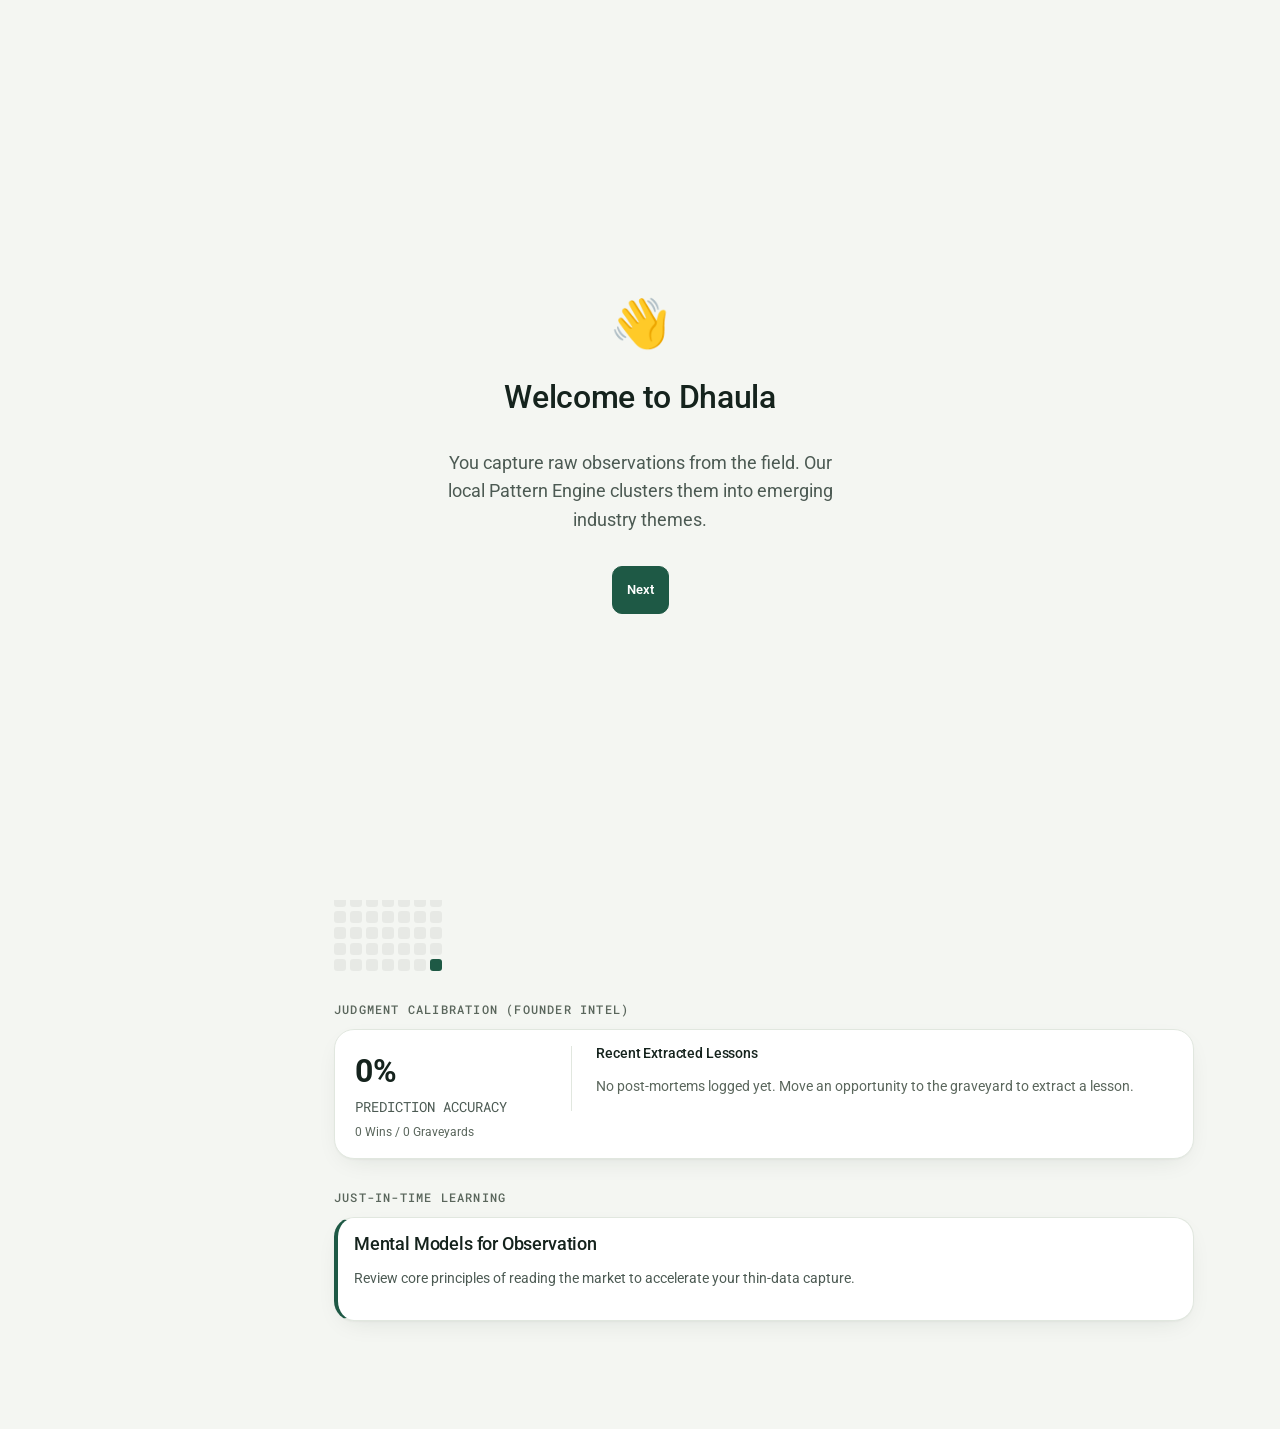
==== commit 0b9d82ea: "removal of 'OS' word" ====
--- a/index.html
+++ b/index.html
@@ -4,7 +4,7 @@
     <meta charset="utf-8">
     <meta name="viewport" content="width=device-width, initial-scale=1, viewport-fit=cover">
     <meta name="theme-color" content="#A8C789">
-    <title>Dhaula OS v4.0</title>
+    <title>Dhaula v4.0</title>
     <link rel="manifest" href="manifest.webmanifest">
     <link rel="icon" type="image/svg+xml" href="data:image/svg+xml,%3Csvg xmlns='http://www.w3.org/2000/svg' viewBox='0 0 24 24'%3E%3Cpath fill='%23A8C789' d='M12 2L2 7l10 5 10-5-10-5z'/%3E%3C/svg%3E">
     <link rel="preconnect" href="https://fonts.googleapis.com">
@@ -75,8 +75,8 @@
     </div>
 
     <!-- Global Universal Capture Modal -->
-    <div id="uc-backdrop" onclick="if(event.target===this) app.toggleUniversalCapture()" style="display:none; position:fixed; inset:0; background:rgba(255,255,255,0.85); backdrop-filter:blur(10px); z-index:9999; justify-content:center; align-items:flex-end;">
-        <div style="width:100%; max-width:600px; background:var(--card); border:1px solid var(--line); border-radius:16px 16px 0 0; box-shadow:0 -12px 48px rgba(0,0,0,0.1); overflow:hidden; padding-bottom:env(safe-area-inset-bottom);">
+    <div id="uc-backdrop" onclick="if(event.target===this) app.toggleUniversalCapture()" style="display:none; position:fixed; inset:0; background:rgba(0,0,0,0.4); backdrop-filter:blur(10px); z-index:9999; justify-content:center; align-items:center; padding:16px;">
+        <div style="width:100%; max-width:600px; background:var(--card); border:1px solid var(--line); border-radius:16px; box-shadow:0 -12px 48px rgba(0,0,0,0.1); overflow:hidden; padding-bottom:env(safe-area-inset-bottom);">
             <div style="display:flex; justify-content:center; padding-top:12px; margin-bottom:-4px;"><div style="width:40px; height:4px; border-radius:2px; background:var(--line);"></div></div>
             <div style="padding:16px 24px; border-bottom:1px solid var(--line); display:flex; justify-content:space-between; align-items:center;">
                 <span style="font-family:'Roboto Mono',monospace; font-size:0.75rem; text-transform:uppercase; letter-spacing:0.1em; color:var(--ink-faint);">Universal Capture</span>
@@ -103,8 +103,8 @@
     </div>
 
     <!-- Add Business Modal -->
-    <div id="add-business-backdrop" onclick="if(event.target===this) app.toggleAddBusiness()" style="display:none; position:fixed; inset:0; background:rgba(255,255,255,0.85); backdrop-filter:blur(10px); z-index:9999; justify-content:center; align-items:flex-end;">
-        <div style="width:100%; max-width:600px; background:var(--card); border:1px solid var(--line); border-radius:16px 16px 0 0; box-shadow:0 -12px 48px rgba(0,0,0,0.1); overflow:hidden; padding-bottom:env(safe-area-inset-bottom);">
+    <div id="add-business-backdrop" onclick="if(event.target===this) app.toggleAddBusiness()" style="display:none; position:fixed; inset:0; background:rgba(0,0,0,0.4); backdrop-filter:blur(10px); z-index:9999; justify-content:center; align-items:center; padding:16px;">
+        <div style="width:100%; max-width:600px; background:var(--card); border:1px solid var(--line); border-radius:16px; box-shadow:0 -12px 48px rgba(0,0,0,0.1); overflow:hidden; padding-bottom:env(safe-area-inset-bottom);">
             <div style="padding:16px 24px; border-bottom:1px solid var(--line); display:flex; justify-content:space-between; align-items:center;">
                 <span style="font-family:'Roboto Mono',monospace; font-size:0.75rem; text-transform:uppercase; letter-spacing:0.1em; color:var(--ink-faint);">New Entity</span>
                 <span onclick="app.toggleAddBusiness()" style="font-size:0.75rem; color:var(--ink-soft); cursor:pointer; font-weight:600;">Close ✕</span>
--- a/css/design-system.css
+++ b/css/design-system.css
@@ -149,9 +149,9 @@
 .table th{text-align:left;font-family:'Roboto Mono',monospace;font-size:.62rem;letter-spacing:.06em;text-transform:uppercase;color:var(--ink-faint);font-weight:700;padding:8px 10px;border-bottom:1px solid var(--line-strong)}
 .table td{padding:10px;border-bottom:1px solid var(--line);color:var(--ink-soft);vertical-align:top}
 .table tr:hover td{background:#FAFBF8}
-.input,select.input,textarea.input{width:100%;border:1px solid var(--line-strong);border-radius:9px;padding:9px 11px;font-family:inherit;font-size:.88rem;background:var(--card);color:var(--ink)}
+.input,select.input,textarea.input{width:100%;border:none;border-bottom:2px solid var(--line-strong);border-radius:6px 6px 0 0;padding:12px 14px;font-family:inherit;font-size:1rem;background:rgba(120,130,125,0.06);color:var(--ink);transition:border-color 0.2s, background 0.2s;}
 textarea.input{min-height:80px;resize:vertical;line-height:1.5}
-.input:focus{outline:none;border-color:var(--primary)}
+.input:focus{outline:none;border-bottom-color:var(--primary);background:rgba(120,130,125,0.1);}
 .field{margin-bottom:12px}.field label{display:block;font-size:.74rem;font-weight:600;color:var(--ink-soft);margin-bottom:5px;font-family:'Roboto Mono',monospace;letter-spacing:.03em;text-transform:uppercase}
 .backlinks{margin-top:22px;border-top:1px dashed var(--line-strong);padding-top:16px}
 .backlinks .bl-h{font-family:'Roboto Mono',monospace;font-size:.64rem;letter-spacing:.1em;text-transform:uppercase;color:var(--ink-faint);margin-bottom:10px}
